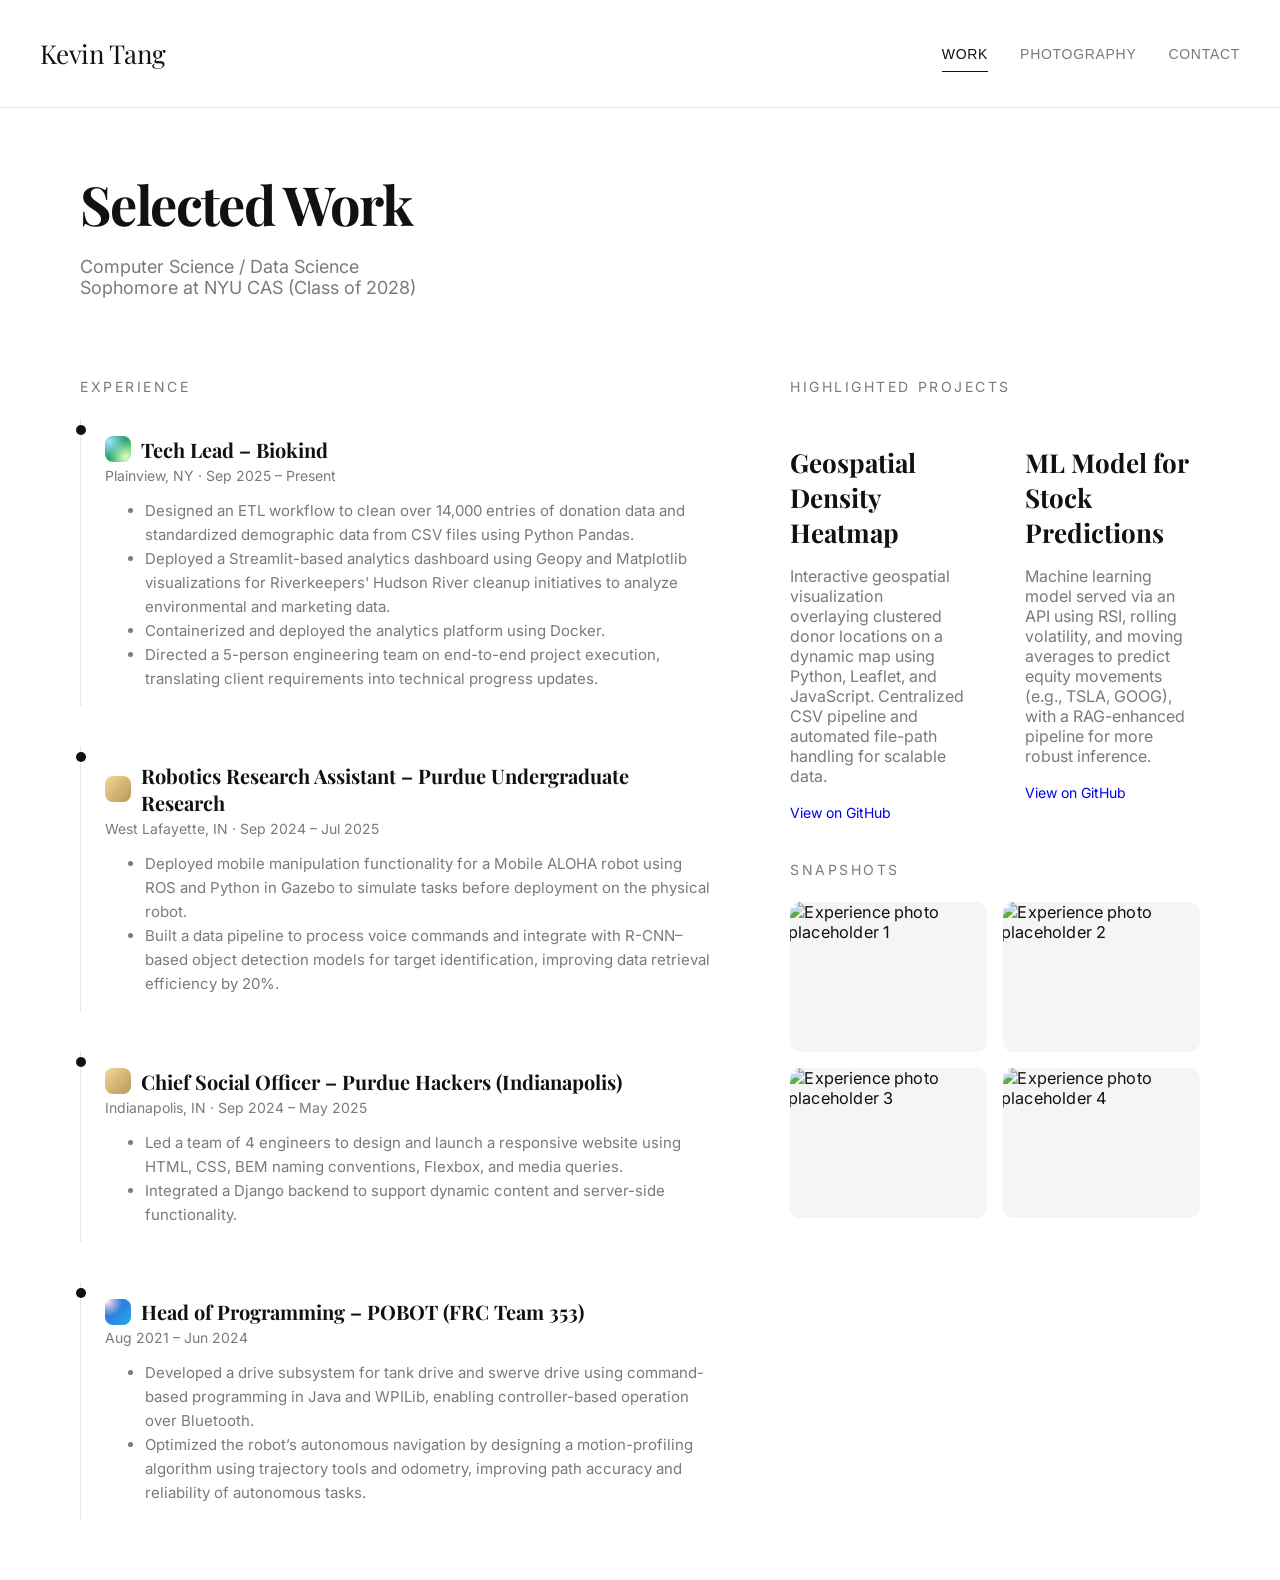
==== index.html @ feed08f1 "made some changes" ====
<!doctype html>
<html lang="en">
<head>
<meta charset="UTF-8" />
<meta name="viewport" content="width=device-width, initial-scale=1" />
<title>Kevin Tang</title>

<link rel="preconnect" href="https://fonts.googleapis.com">
<link href="https://fonts.googleapis.com/css2?family=Inter:wght@400;500&family=Playfair+Display:wght@500;600&display=swap" rel="stylesheet">

<link rel="stylesheet" href="./styles.css" />
</head>

<body>

<header class="site-header">
  <div class="site-container header-inner">
    <button class="site-logo" id="siteLogo">Kevin Tang</button>

    <nav class="site-nav">
      <button class="nav-link is-active" data-tab="projects">Work</button>
      <button class="nav-link" data-tab="gallery">Photography</button>
      <button class="nav-link" data-tab="contact">Contact</button>
    </nav>
  </div>
</header>

<main>

<section id="projects" class="tab-panel is-active">
  <div class="site-container">
    <div class="intro">
      <h1>Selected Work</h1>
      <p>Computer Science / Data Science</p>
      <p>Sophomore at NYU CAS (Class of 2028)</p>
    </div>

    <div class="work-layout">
      <div>
        <div class="work-section-title">Experience</div>
        <div class="experience-list">
          <article class="experience-item">
            <header class="experience-header">
              <h2 class="experience-role">
                <span class="experience-logo experience-logo--biokind" aria-hidden="true"></span>
                <span>Tech Lead – Biokind</span>
              </h2>
            </header>
            <div class="experience-meta">Plainview, NY · Sep 2025 – Present</div>
            <div class="experience-desc">
              <ul>
                <li>Designed an ETL workflow to clean over 14,000 entries of donation data and standardized demographic data from CSV files using Python Pandas.</li>
                <li>Deployed a Streamlit-based analytics dashboard using Geopy and Matplotlib visualizations for Riverkeepers' Hudson River cleanup initiatives to analyze environmental and marketing data.</li>
                <li>Containerized and deployed the analytics platform using Docker.</li>
                <li>Directed a 5-person engineering team on end-to-end project execution, translating client requirements into technical progress updates.</li>
              </ul>
            </div>
          </article>

          <article class="experience-item">
            <header class="experience-header">
              <h2 class="experience-role">
                <span class="experience-logo experience-logo--purdue" aria-hidden="true"></span>
                <span>Robotics Research Assistant – Purdue Undergraduate Research</span>
              </h2>
            </header>
            <div class="experience-meta">West Lafayette, IN · Sep 2024 – Jul 2025</div>
            <div class="experience-desc">
              <ul>
                <li>Deployed mobile manipulation functionality for a Mobile ALOHA robot using ROS and Python in Gazebo to simulate tasks before deployment on the physical robot.</li>
                <li>Built a data pipeline to process voice commands and integrate with R-CNN–based object detection models for target identification, improving data retrieval efficiency by 20%.</li>
              </ul>
            </div>
          </article>

          <article class="experience-item">
            <header class="experience-header">
              <h2 class="experience-role">
                <span class="experience-logo experience-logo--purdue" aria-hidden="true"></span>
                <span>Chief Social Officer – Purdue Hackers (Indianapolis)</span>
              </h2>
            </header>
            <div class="experience-meta">Indianapolis, IN · Sep 2024 – May 2025</div>
            <div class="experience-desc">
              <ul>
                <li>Led a team of 4 engineers to design and launch a responsive website using HTML, CSS, BEM naming conventions, Flexbox, and media queries.</li>
                <li>Integrated a Django backend to support dynamic content and server-side functionality.</li>
              </ul>
            </div>
          </article>

          <article class="experience-item">
            <header class="experience-header">
              <h2 class="experience-role">
                <span class="experience-logo experience-logo--pobot" aria-hidden="true"></span>
                <span>Head of Programming – POBOT (FRC Team 353)</span>
              </h2>
            </header>
            <div class="experience-meta">Aug 2021 – Jun 2024</div>
            <div class="experience-desc">
              <ul>
                <li>Developed a drive subsystem for tank drive and swerve drive using command-based programming in Java and WPILib, enabling controller-based operation over Bluetooth.</li>
                <li>Optimized the robot’s autonomous navigation by designing a motion-profiling algorithm using trajectory tools and odometry, improving path accuracy and reliability of autonomous tasks.</li>
              </ul>
            </div>
          </article>
        </div>
      </div>

      <aside class="work-sidebar">
        <div>
          <div class="work-section-title">Highlighted Projects</div>
          <div id="projectGrid" class="project-grid"></div>
        </div>

        <div>
            <div class="work-section-title">Snapshots</div>
          <div class="work-photos">
            <div class="work-photo">
              <img src="images/image7.JPG" alt="Experience photo placeholder 1">
            </div>
            <div class="work-photo">
              <img src="images/image8.JPG" alt="Experience photo placeholder 2">
            </div>
            <div class="work-photo">
              <img src="images/image9.JPG" alt="Experience photo placeholder 3">
            </div>
            <div class="work-photo">
              <img src="images/image10.JPG" alt="Experience photo placeholder 4">
            </div>
          </div>
        </div>
      </aside>
    </div>
    
  </div>
</section>

<section id="gallery" class="tab-panel">
  <div class="site-container wide">

    <div class="intro intro-with-controls">
      <div>
        <h1>Photography</h1>
        <p>Personal visual archive.</p>
      </div>
      <div class="gallery-mode-switch">
        <label for="galleryModeSelect">View</label>
        <select id="galleryModeSelect">
          <option value="slideshow">Gallery</option>
          <option value="grid">Grid</option>
        </select>
      </div>
    </div>

    <div class="gallery-wrapper">

      <!-- Slideshow / gallery mode -->
      <div class="gallery-view gallery-view--slideshow is-active" id="gallerySlideshowView">
        <div class="gallery-stage">
          <img id="galleryImage" class="gallery-image" />
          <div class="gallery-overlay">
            <div class="gallery-meta">
              <div id="galleryTitle" class="gallery-title"></div>
              <div id="galleryCaption" class="gallery-caption"></div>
            </div>
          </div>

          <div class="gallery-nav gallery-prev" id="galleryPrev">&#8592;</div>
          <div class="gallery-nav gallery-next" id="galleryNext">&#8594;</div>
        </div>

        <div class="gallery-blog">
          <button id="toggleBlog" class="blog-toggle">Read Notes</button>
          <div id="galleryBlogText" class="blog-text"></div>
        </div>
      </div>

      <!-- Grid mode -->
      <div class="gallery-view gallery-view--grid" id="galleryGridView">
        <div id="galleryGrid" class="photo-grid"></div>

        <div id="photoDetail" class="photo-detail">
          <button id="photoDetailClose" class="photo-detail__close">&larr; Back to grid</button>
          <div class="photo-detail__content">
            <div class="photo-detail__image-wrapper">
              <img id="photoDetailImage" class="photo-detail__image" />
            </div>
            <div class="photo-detail__meta">
              <h2 id="photoDetailTitle" class="photo-detail__title"></h2>
              <p id="photoDetailCaption" class="photo-detail__caption"></p>
              <div class="photo-detail__notes">
                <h3>Notes</h3>
                <p id="photoDetailNotes"></p>
              </div>
            </div>
          </div>
        </div>
      </div>

    </div>

  </div>
</section>

<section id="contact" class="tab-panel">
  <div class="site-container narrow">
    <div class="intro">
      <h1>Contact</h1>
    </div>

    <div class="contact-links">
      <a class="contact-icon" href="mailto:tk032606@gmail.com" aria-label="Email">
        <span class="contact-icon__circle">
          <svg viewBox="0 0 24 24" aria-hidden="true">
            <path d="M4 5h16a1 1 0 0 1 1 1v12a1 1 0 0 1-1 1H4a1 1 0 0 1-1-1V6a1 1 0 0 1 1-1zm0 2v.2l8 4.8 8-4.8V7l-8 4.8L4 7z"/>
          </svg>
        </span>
        <span class="contact-icon__label">Email</span>
      </a>
      <a class="contact-icon" href="https://github.com/kevit03" target="_blank" rel="noreferrer" aria-label="GitHub">
        <span class="contact-icon__circle">
          <svg viewBox="0 0 24 24" aria-hidden="true">
            <path d="M12 .5C5.73.5.5 5.73.5 12.02c0 5.1 3.3 9.43 7.88 10.96.58.11.8-.25.8-.56 0-.28-.01-1.02-.02-2-3.21.7-3.89-1.55-3.89-1.55-.53-1.35-1.29-1.71-1.29-1.71-1.06-.73.08-.71.08-.71 1.17.08 1.79 1.2 1.79 1.2 1.04 1.79 2.73 1.27 3.4.97.11-.76.41-1.27.75-1.56-2.56-.29-5.26-1.29-5.26-5.73 0-1.27.45-2.31 1.19-3.12-.12-.29-.52-1.46.11-3.04 0 0 .97-.31 3.18 1.19a11 11 0 0 1 5.79 0c2.2-1.5 3.17-1.19 3.17-1.19.63 1.58.23 2.75.11 3.04.74.81 1.18 1.85 1.18 3.12 0 4.45-2.7 5.44-5.28 5.72.42.37.8 1.1.8 2.22 0 1.6-.02 2.88-.02 3.27 0 .31.21.68.81.56A10.53 10.53 0 0 0 23.5 12C23.5 5.73 18.27.5 12 .5z"/>
          </svg>
        </span>
        <span class="contact-icon__label">GitHub</span>
      </a>
      <a class="contact-icon" href="https://www.linkedin.com/in/kevin-tang1/" target="_blank" rel="noreferrer" aria-label="LinkedIn">
        <span class="contact-icon__circle">
          <svg viewBox="0 0 24 24" aria-hidden="true">
            <path d="M4.98 3.5a2.5 2.5 0 1 1 0 5.001 2.5 2.5 0 0 1 0-5zM3 9h3.96v12H3zM10 9h3.8v1.64h.05c.53-1 1.84-2.05 3.79-2.05 4.05 0 4.8 2.66 4.8 6.11V21H18.5v-5.34c0-1.27-.02-2.9-1.77-2.9-1.78 0-2.06 1.39-2.06 2.81V21H10z"/>
          </svg>
        </span>
        <span class="contact-icon__label">LinkedIn</span>
      </a>
    </div>
  </div>
</section>

</main>

<script src="./app.js" defer></script>

<script>
function activateTab(tabId) {
  const navButtons = document.querySelectorAll(".nav-link");
  const panels = document.querySelectorAll(".tab-panel");

  navButtons.forEach(btn => {
    btn.classList.toggle("is-active", btn.dataset.tab === tabId);
  });

  panels.forEach(panel => {
    panel.classList.toggle("is-active", panel.id === tabId);
  });
}

document.querySelectorAll(".nav-link").forEach(btn => {
  btn.addEventListener("click", () => {
    activateTab(btn.dataset.tab);
  });
});

const logoButton = document.getElementById("siteLogo");
if (logoButton) {
  logoButton.addEventListener("click", () => {
    activateTab("projects");
    window.scrollTo({ top: 0, behavior: "smooth" });
  });
}
</script>

</body>
</html>
---- styles.css ----
:root{
  --text:#111;
  --muted:#7a7a7a;
  --border:#e6e6e6;
}

*{ box-sizing:border-box; }

body{
  margin:0;
  font-family:Inter, sans-serif;
  color:var(--text);
  background:#ffffff;
}

.site-container{
  max-width:1200px;
  margin:0 auto;
  padding:60px 40px;
}

.site-container.wide{
  max-width:1400px;
}

.site-container.narrow{
  max-width:720px;
}

.site-header{
  border-bottom:1px solid var(--border);
}

.header-inner{
  display:flex;
  justify-content:space-between;
  align-items:center;
  padding:32px 40px;
  max-width:1400px;
  margin:0 auto;
}

.site-logo{
  font-family:"Playfair Display", serif;
  font-size:26px;
  letter-spacing:-0.02em;
  background:none;
  border:none;
  padding:4px 0;
  cursor:pointer;
  position:relative;
  color:var(--text);
}

.site-logo::after{
  content:"";
  position:absolute;
  left:0;
  bottom:-6px;
  width:0;
  height:1px;
  background:var(--text);
  transition:width 0.4s cubic-bezier(.16,.8,.24,1);
}

.site-logo:hover::after{
  width:100%;
}

.site-nav{
  display:flex;
  gap:32px;
}

.nav-link{
  background:none;
  border:none;
  font-size:14px;
  letter-spacing:0.05em;
  text-transform:uppercase;
  cursor:pointer;
  position:relative;
  padding:4px 0;
  color:var(--muted);
}

.nav-link::after{
  content:"";
  position:absolute;
  bottom:-6px;
  left:0;
  width:0;
  height:1px;
  background:var(--text);
  transition:width 0.3s ease;
}

.nav-link:hover::after,
.nav-link.is-active::after{
  width:100%;
}

.nav-link.is-active{
  color:var(--text);
}

.tab-panel{ display:none; }
.tab-panel.is-active{ display:block; }

.intro{
  margin-bottom:80px;
}

.intro-with-controls{
  display:flex;
  justify-content:space-between;
  align-items:flex-end;
  gap:32px;
  flex-wrap:wrap;
}

.intro h1{
  font-family:"Playfair Display", serif;
  font-size:54px;
  margin:0 0 16px;
  letter-spacing:-0.03em;
}

.intro p{
  color:var(--muted);
  font-size:18px;
  margin:0;
}

.project-grid{
  display:grid;
  grid-template-columns:repeat(2, 1fr);
  gap:80px 60px;
}

.project{
  transition:transform .3s ease, opacity .3s ease;
}

.project:hover{
  transform:translateY(-4px);
}

.project__title{
  font-family:"Playfair Display", serif;
  font-size:26px;
  margin-bottom:12px;
}

.project__desc{
  color:var(--muted);
  margin-bottom:18px;
}

.project__links{
  font-size:14px;
  display:flex;
  gap:24px;
}

.project__links a{
  text-decoration:none;
  position:relative;
}

.project__links a::after{
  content:"";
  position:absolute;
  bottom:-4px;
  left:0;
  width:0;
  height:1px;
  background:var(--text);
  transition:width .3s ease;
}

.project__links a:hover::after{
  width:100%;
}

/* Work / projects page layout extensions */
.work-layout{
  display:grid;
  grid-template-columns:2fr 1.3fr;
  gap:80px;
}

.work-section-title{
  font-size:14px;
  letter-spacing:0.18em;
  text-transform:uppercase;
  color:var(--muted);
  margin-bottom:24px;
}

.experience-list{
  display:flex;
  flex-direction:column;
  gap:40px;
}

.experience-item{
  border-left:1px solid var(--border);
  padding-left:24px;
  position:relative;
  animation:fadeUp 0.7s ease both;
}

.experience-item::before{
  content:"";
  position:absolute;
  left:-5px;
  top:6px;
  width:10px;
  height:10px;
  border-radius:50%;
  background:#111;
}

.experience-role{
  font-family:"Playfair Display", serif;
  font-size:20px;
  margin-bottom:4px;
  display:flex;
  align-items:center;
  gap:10px;
}

.experience-header{
  display:flex;
  align-items:center;
  justify-content:space-between;
  gap:12px;
}

.experience-logo{
  width:26px;
  height:26px;
  border-radius:8px;
  background:#f5f5f5;
  display:inline-block;
  position:relative;
  overflow:hidden;
}

.experience-logo::before{
  content:"";
  position:absolute;
  inset:0;
  opacity:0.9;
}

.experience-logo--biokind::before{
  background:radial-gradient(circle at 15% 20%, #9be7ff, transparent 55%),
             radial-gradient(circle at 80% 80%, #e1ffb5, transparent 55%),
             linear-gradient(135deg, #0f766e, #22c55e);
}

.experience-logo--purdue::before{
  background:linear-gradient(135deg, #f4d58d, #b38b45);
}

.experience-logo--pobot::before{
  background:radial-gradient(circle at 10% 10%, #fee2e2, transparent 45%),
             linear-gradient(135deg, #1d4ed8, #0ea5e9);
}

.experience-logo:hover{
  transform:translateY(-1px);
  transition:transform 0.25s ease;
}

.experience-meta{
  font-size:14px;
  color:var(--muted);
  margin-bottom:10px;
}

.experience-desc{
  font-size:15px;
  color:var(--muted);
  line-height:1.6;
}

.work-sidebar{
  display:flex;
  flex-direction:column;
  gap:40px;
}

.work-photos{
  display:grid;
  grid-template-columns:repeat(2, minmax(0, 1fr));
  gap:16px;
}

.work-photo{
  position:relative;
  overflow:hidden;
  border-radius:10px;
  background:#f5f5f5;
  height:150px;
}

.work-photo img{
  width:100%;
  height:100%;
  object-fit:cover;
  transform:scale(1.02);
  transition:transform 1.8s cubic-bezier(.16,.8,.24,1), filter 0.8s ease;
}

.work-photo:hover img{
  transform:scale(1.06);
  filter:grayscale(0.08);
}

.projects-links-list{
  display:flex;
  flex-direction:column;
  gap:10px;
  font-size:15px;
}

.projects-links-list a{
  text-decoration:none;
  position:relative;
}

.projects-links-list a::after{
  content:"";
  position:absolute;
  left:0;
  bottom:-3px;
  width:0;
  height:1px;
  background:var(--text);
  transition:width 0.3s ease;
}

.projects-links-list a:hover::after{
  width:100%;
}

.gallery-wrapper{
  position:relative;
  max-width:1100px;
  margin:0 auto;
}

.gallery-view{
  display:none;
  animation:fadeIn 0.5s ease both;
}

.gallery-view.is-active{
  display:block;
}

.gallery-mode-switch{
  display:flex;
  align-items:center;
  gap:12px;
  font-size:13px;
  letter-spacing:0.14em;
  text-transform:uppercase;
  color:var(--muted);
}

.gallery-mode-switch select{
  border-radius:999px;
  border:1px solid var(--border);
  padding:6px 16px;
  font-size:12px;
  letter-spacing:0.16em;
  text-transform:uppercase;
  background:white;
  cursor:pointer;
}

.gallery-stage{
  position:relative;
  overflow:hidden;
  max-width: 800px;
  height: 520px; 
  margin:0 auto;
  aspect-ratio: 4 / 3;
  background:#f5f5f5;
  display:flex;
  align-items:center;
  justify-content:center;
}

.gallery-image{
  position:absolute;
  width:100%;
  height:100%;
  object-fit:cover;
  opacity:0;
  transition:opacity 0.8s ease;
  z-index: 20;
}

.gallery-image.is-visible{
  opacity:1;
}

.gallery-stage:hover .gallery-image{
  transform:scale(1.05);
  transition:transform 2s cubic-bezier(.16,.8,.24,1);
}

.gallery-overlay{
  position:absolute;
  bottom:40px;
  left:40px;
  color:white;
  pointer-events:none;
  opacity:1;
  z-index:30;
}

.gallery-title{
  font-family:"Playfair Display", serif;
  font-size:28px;
  margin-bottom:6px;
  color:white;
  text-shadow:0 4px 18px rgba(0,0,0,0.5);
}

.gallery-caption{
  font-size:15px;
  letter-spacing:0.05em;
  opacity:0.8;
  color:white;
}

.gallery-nav{
  position:absolute;
  top:50%;
  font-size:42px;
  cursor:pointer;
  color:white;
  z-index:100;
  user-select:none;
  padding:20px;
  opacity:0;
  transform:translateY(-50%) scale(0.95);
  transition:opacity 0.4s ease, transform 0.6s cubic-bezier(.16,.8,.24,1);
  text-shadow:0 4px 18px rgba(0,0,0,0.5);
}

.gallery-stage:hover .gallery-nav{
  opacity:0.85;
  transform:translateY(-50%) scale(1);
}

.gallery-prev { left:20px; }
.gallery-next { right:20px; }

.gallery-blog{
  margin-top:40px;
  text-align:center;
}

.blog-toggle{
  background:none;
  border:none;
  font-size:14px;
  letter-spacing:0.1em;
  text-transform:uppercase;
  cursor:pointer;
}

.blog-text{
  max-width:720px;
  margin:20px auto 0;
  line-height:1.6;
  color:var(--muted);
  opacity:0;
  max-height:0;
  overflow:hidden;
  transition:opacity 0.6s ease, max-height 0.6s ease;
}

.blog-text.is-open{
  opacity:1;
  max-height:500px;
}

/* Grid mode for photography */
.photo-grid{
  display:grid;
  grid-template-columns:repeat(3, minmax(0, 1fr));
  gap:24px;
  margin-top:10px;
}

.photo-tile{
  position:relative;
  overflow:hidden;
  border-radius:10px;
  background:#f5f5f5;
  cursor:pointer;
  transform:translateY(10px);
  opacity:0;
  animation:fadeUp 0.5s ease forwards;
}

.photo-tile:nth-child(1){ animation-delay:0.03s; }
.photo-tile:nth-child(2){ animation-delay:0.06s; }
.photo-tile:nth-child(3){ animation-delay:0.09s; }
.photo-tile:nth-child(4){ animation-delay:0.12s; }
.photo-tile:nth-child(5){ animation-delay:0.15s; }

.photo-tile img{
  width:100%;
  height:100%;
  object-fit:cover;
  transition:transform 1.6s cubic-bezier(.16,.8,.24,1), filter 0.7s ease;
}

.photo-tile:hover img{
  transform:scale(1.08);
  filter:grayscale(0.12);
}

.photo-tile-overlay{
  position:absolute;
  inset:0;
  background:linear-gradient(to top, rgba(0,0,0,0.55), rgba(0,0,0,0.1));
  display:flex;
  align-items:flex-end;
  padding:16px;
  color:white;
  opacity:0;
  transition:opacity 0.4s ease;
}

.photo-tile:hover .photo-tile-overlay{
  opacity:1;
}

.photo-tile-title{
  font-size:14px;
  font-weight:500;
}

.photo-tile-caption{
  font-size:12px;
  opacity:0.8;
}

.photo-detail{
  margin-top:48px;
  border-radius:16px;
  border:1px solid var(--border);
  padding:28px;
  display:none;
  animation:fadeIn 0.45s ease both;
}

.photo-detail.is-open{
  display:block;
}

.photo-detail__close{
  background:none;
  border:none;
  font-size:12px;
  letter-spacing:0.16em;
  text-transform:uppercase;
  cursor:pointer;
  margin-bottom:20px;
  color:var(--muted);
}

.photo-detail__content{
  display:grid;
  grid-template-columns:minmax(0, 1.4fr) minmax(0, 1fr);
  gap:32px;
  align-items:flex-start;
}

.photo-detail__image-wrapper{
  border-radius:14px;
  overflow:hidden;
  background:#f5f5f5;
}

.photo-detail__image{
  width:100%;
  display:block;
  object-fit:cover;
}

.photo-detail__title{
  font-family:"Playfair Display", serif;
  font-size:26px;
  margin:0 0 6px;
}

.photo-detail__caption{
  font-size:14px;
  color:var(--muted);
  margin:0 0 18px;
}

.photo-detail__notes h3{
  font-size:13px;
  letter-spacing:0.18em;
  text-transform:uppercase;
  color:var(--muted);
  margin:0 0 10px;
}

.photo-detail__notes p{
  margin:0;
  font-size:15px;
  line-height:1.7;
}

/* Contact icons */
.contact-links{
  display:flex;
  gap:28px;
  align-items:center;
}

.contact-icon{
  display:flex;
  align-items:center;
  gap:10px;
  text-decoration:none;
  color:inherit;
}

.contact-icon__circle{
  width:40px;
  height:40px;
  border-radius:999px;
  border:1px solid var(--border);
  display:flex;
  align-items:center;
  justify-content:center;
  background:white;
  transition:transform 0.3s ease, box-shadow 0.3s ease, border-color 0.3s ease;
}

.contact-icon__circle svg{
  width:20px;
  height:20px;
  fill:currentColor;
}

.contact-icon__label{
  font-size:14px;
}

.contact-icon:hover .contact-icon__circle{
  transform:translateY(-2px);
  box-shadow:0 10px 25px rgba(0,0,0,0.06);
  border-color:#111;
}

/* Simple animations */
@keyframes fadeIn{
  from{ opacity:0; transform:translateY(6px); }
  to{ opacity:1; transform:translateY(0); }
}

@keyframes fadeUp{
  from{ opacity:0; transform:translateY(14px); }
  to{ opacity:1; transform:translateY(0); }
}

@media (max-width:900px){
  .project-grid{
    grid-template-columns:1fr;
    gap:60px;
  }

  .work-layout{
    grid-template-columns:1fr;
    gap:56px;
  }

  .photo-grid{
    grid-template-columns:repeat(2, minmax(0, 1fr));
  }

  .photo-detail__content{
    grid-template-columns:1fr;
  }

  .contact-links{
    flex-direction:column;
    align-items:flex-start;
  }

  .intro h1{
    font-size:40px;
  }
}
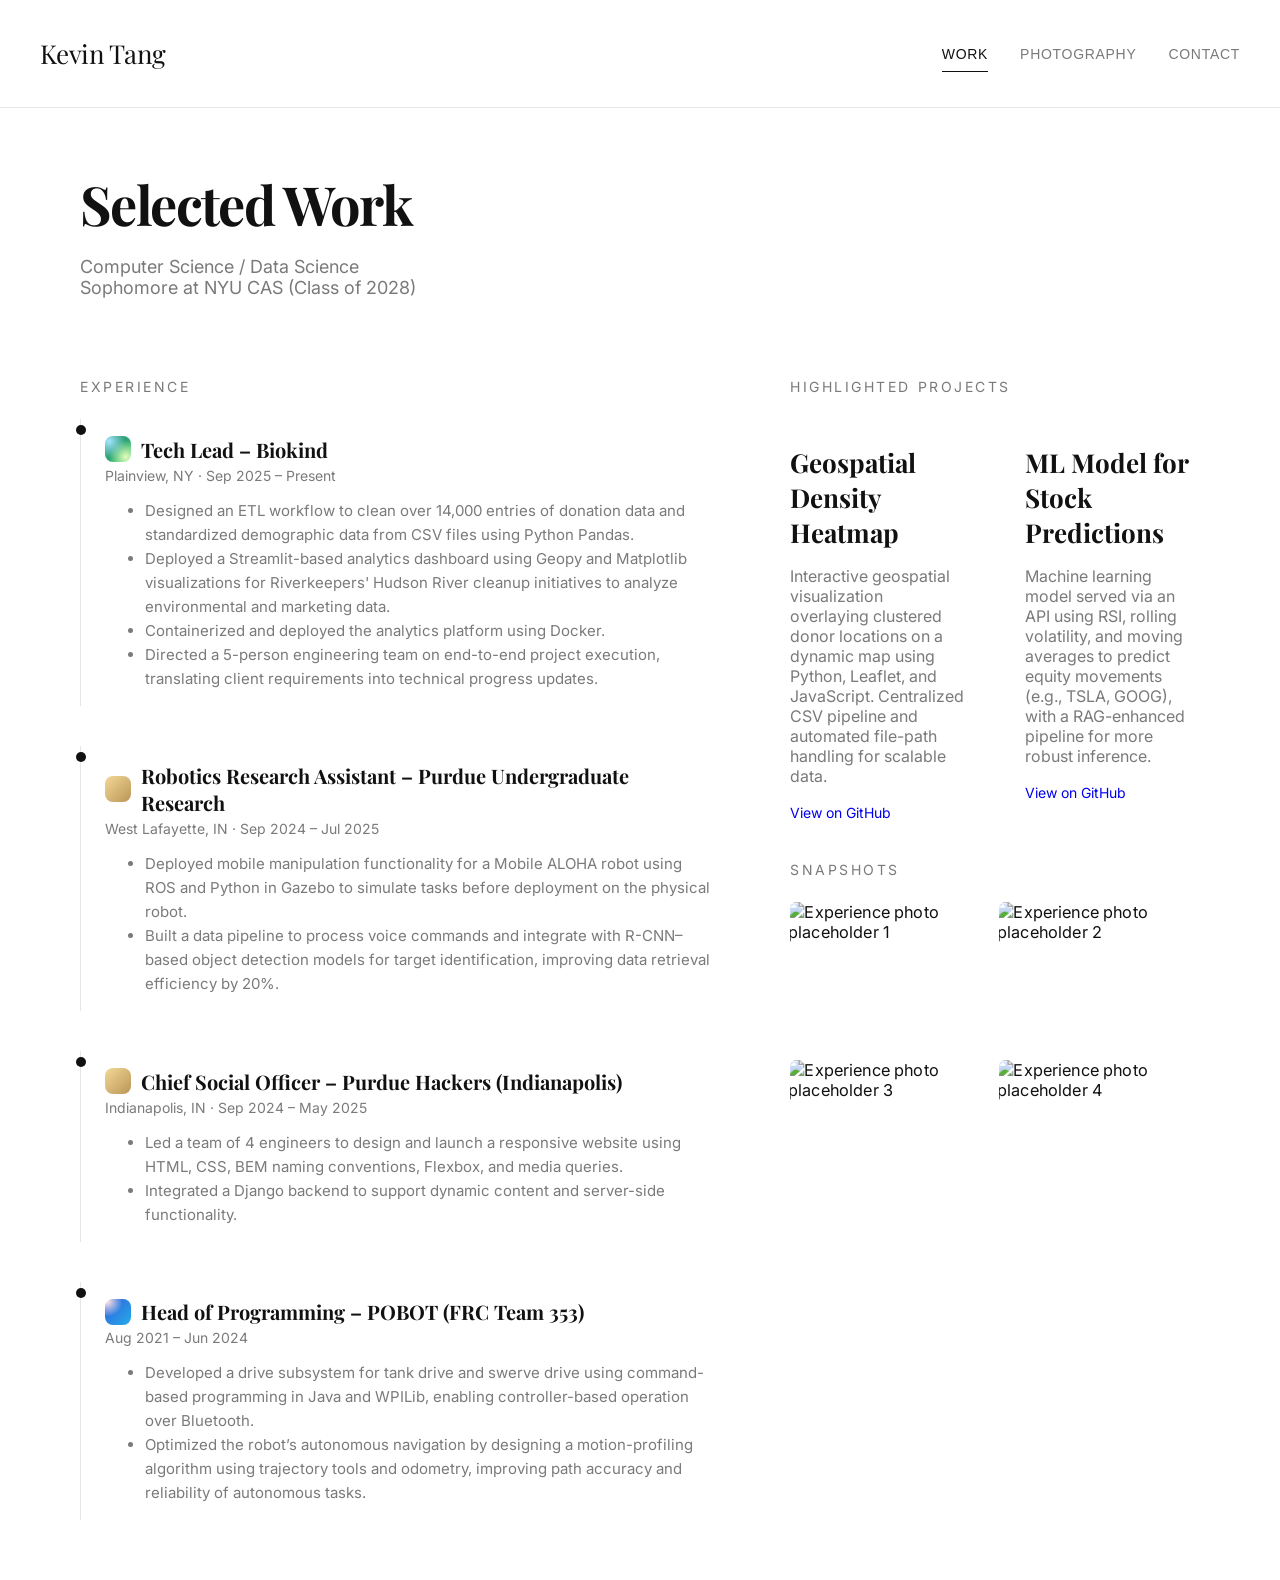
==== commit 9394bd66: "e" ====
--- a/index.html
+++ b/index.html
@@ -264,7 +264,7 @@
 
 const logoButton = document.getElementById("siteLogo");
 if (logoButton) {
-  logoButton.addEventListener("click", () => {
+  logoButton.addEvIentListener("click", () => {
     activateTab("projects");
     window.scrollTo({ top: 0, behavior: "smooth" });
   });
--- a/styles.css
+++ b/styles.css
@@ -296,14 +296,14 @@
 .work-photos{
   display:grid;
   grid-template-columns:repeat(2, minmax(0, 1fr));
-  gap:16px;
+  gap:8px;
 }
 
 .work-photo{
   position:relative;
   overflow:hidden;
-  border-radius:10px;
-  background:#f5f5f5;
+  border-radius:6px;
+  background:transparent;
   height:150px;
 }
 
@@ -497,15 +497,16 @@
 .photo-grid{
   display:grid;
   grid-template-columns:repeat(3, minmax(0, 1fr));
-  gap:24px;
+  gap:12px;
   margin-top:10px;
 }
 
 .photo-tile{
   position:relative;
   overflow:hidden;
-  border-radius:10px;
-  background:#f5f5f5;
+  border-radius:6px;
+  background:transparent;
+  aspect-ratio: 4 / 3;
   cursor:pointer;
   transform:translateY(10px);
   opacity:0;
@@ -558,8 +559,8 @@
 
 .photo-detail{
   margin-top:48px;
-  border-radius:16px;
-  border:1px solid var(--border);
+  border-radius:12px;
+  border: none;
   padding:28px;
   display:none;
   animation:fadeIn 0.45s ease both;
@@ -588,7 +589,7 @@
 }
 
 .photo-detail__image-wrapper{
-  border-radius:14px;
+  border-radius:8px;
   overflow:hidden;
   background:#f5f5f5;
 }
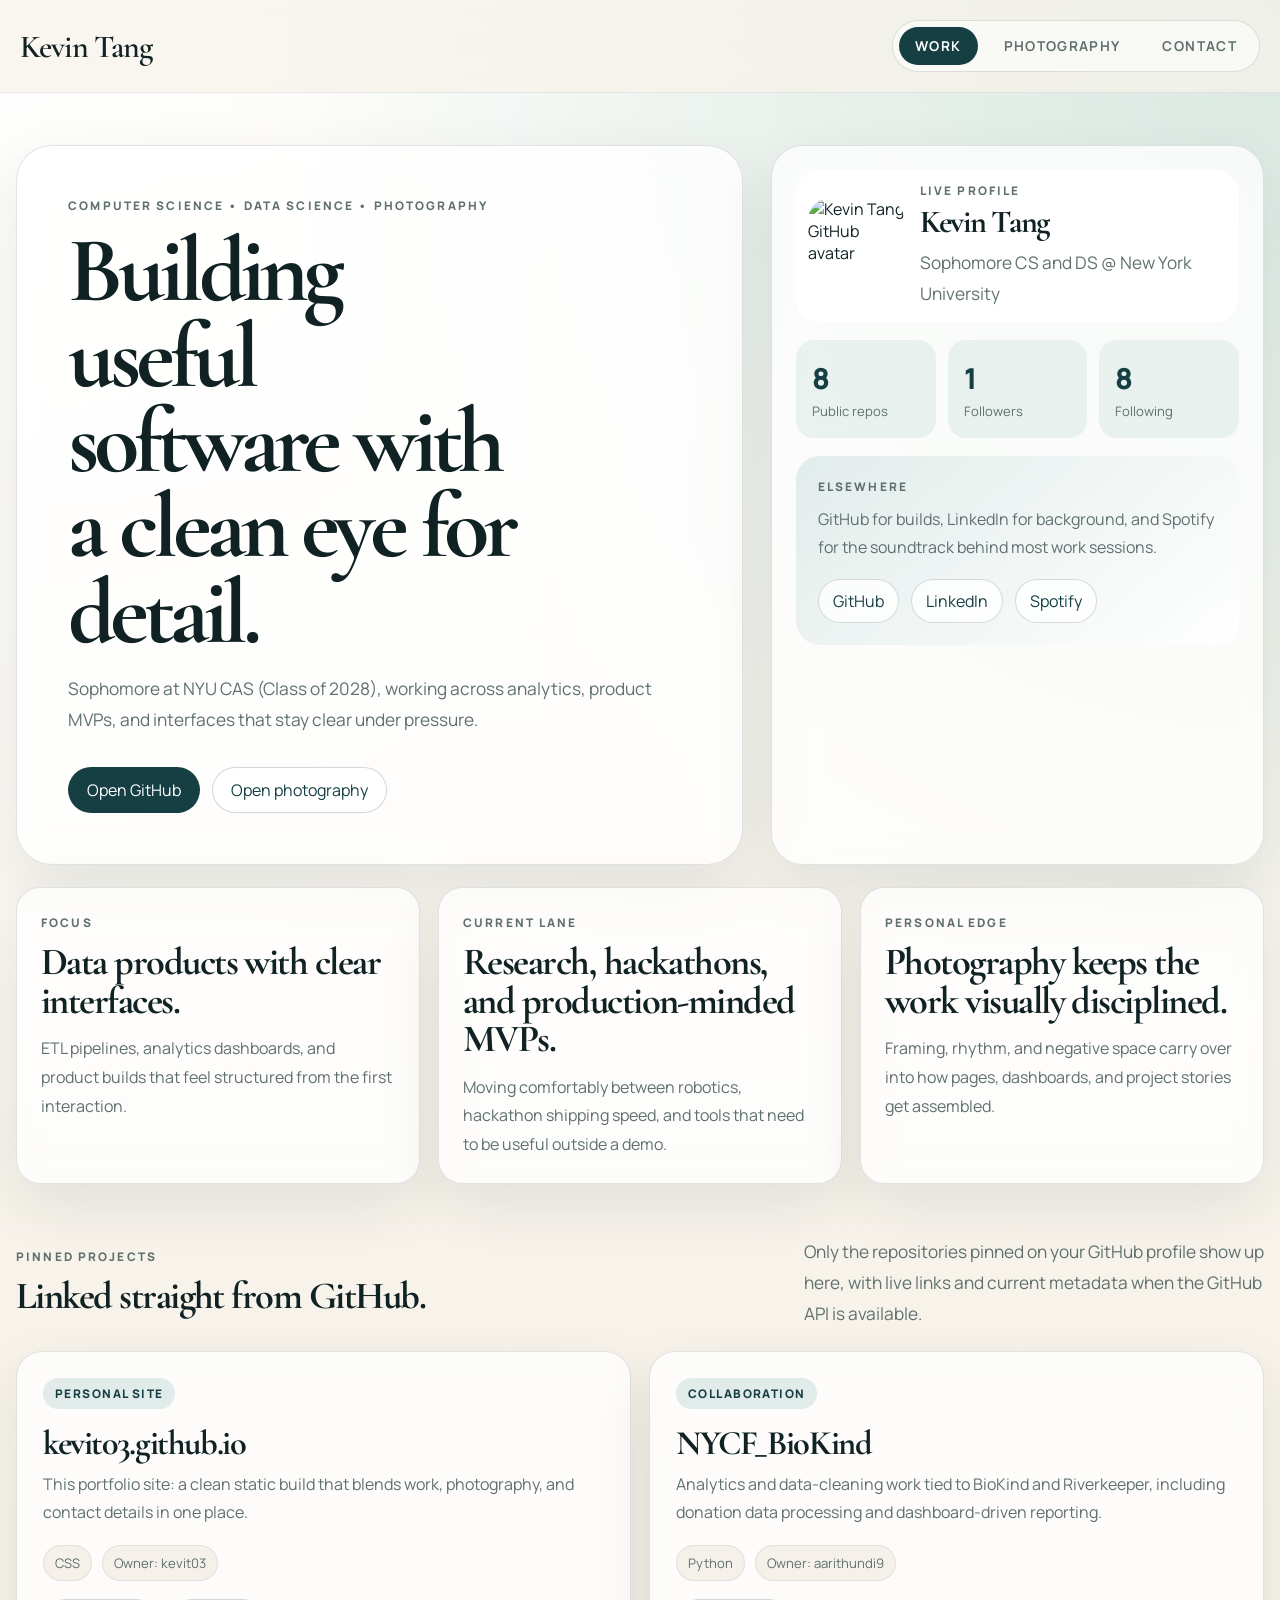
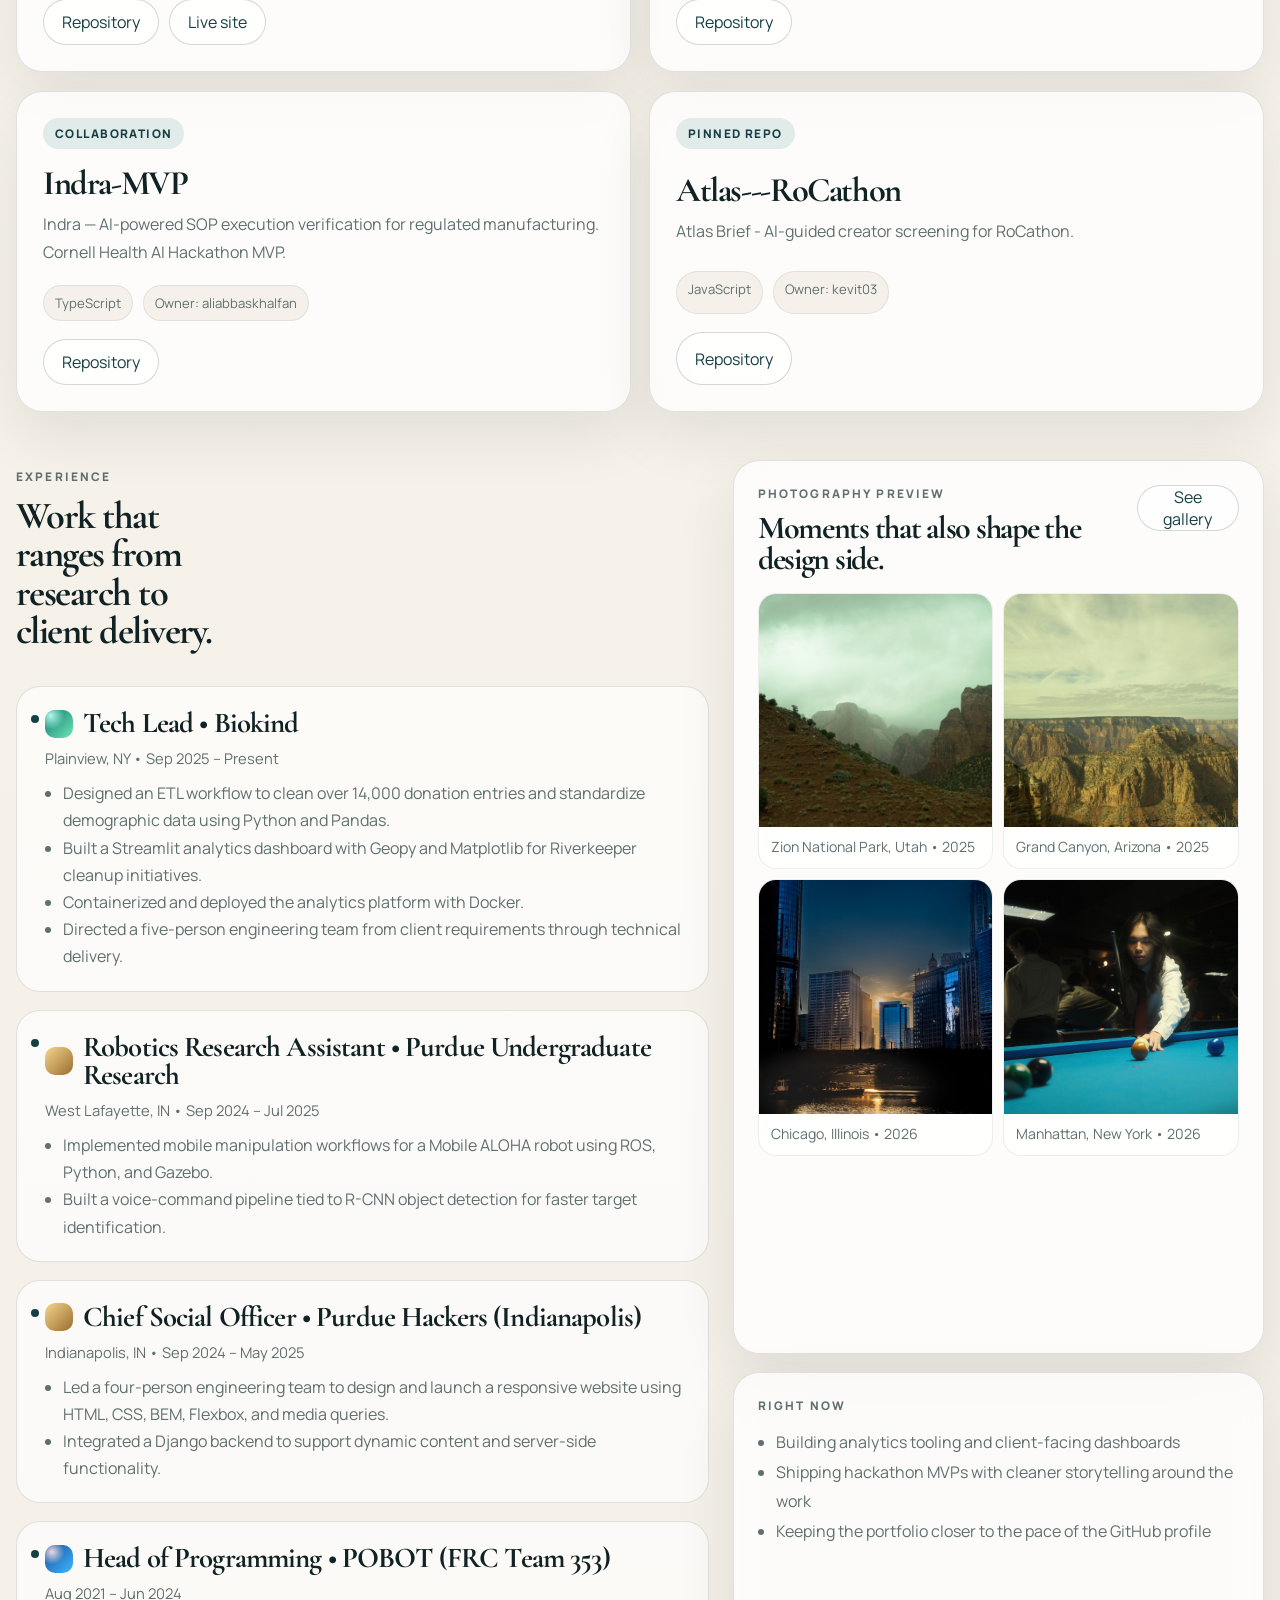
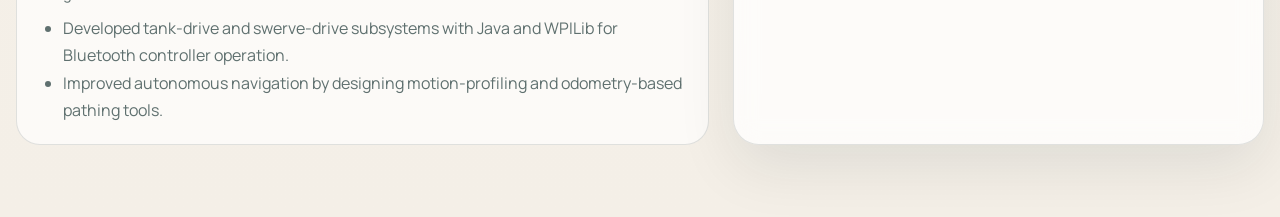
==== commit 033a097d: "we" ====
--- a/index.html
+++ b/index.html
@@ -3,273 +3,365 @@
 <head>
 <meta charset="UTF-8" />
 <meta name="viewport" content="width=device-width, initial-scale=1" />
+<meta
+  name="description"
+  content="Kevin Tang is a computer science and data science student at NYU building analytical products, hackathon MVPs, and a photography-forward portfolio."
+/>
 <title>Kevin Tang</title>
 
-<link rel="preconnect" href="https://fonts.googleapis.com">
-<link href="https://fonts.googleapis.com/css2?family=Inter:wght@400;500&family=Playfair+Display:wght@500;600&display=swap" rel="stylesheet">
+<link rel="preconnect" href="https://fonts.googleapis.com" />
+<link rel="preconnect" href="https://fonts.gstatic.com" crossorigin />
+<link
+  href="https://fonts.googleapis.com/css2?family=Cormorant+Garamond:wght@500;600;700&family=Manrope:wght@400;500;600;700;800&display=swap"
+  rel="stylesheet"
+/>
 
 <link rel="stylesheet" href="./styles.css" />
 </head>
 
 <body>
-
 <header class="site-header">
   <div class="site-container header-inner">
-    <button class="site-logo" id="siteLogo">Kevin Tang</button>
-
-    <nav class="site-nav">
-      <button class="nav-link is-active" data-tab="projects">Work</button>
-      <button class="nav-link" data-tab="gallery">Photography</button>
-      <button class="nav-link" data-tab="contact">Contact</button>
+    <button class="site-logo" id="siteLogo" type="button">Kevin Tang</button>
+
+    <nav class="site-nav" aria-label="Primary">
+      <button class="nav-link is-active" type="button" data-tab="projects">Work</button>
+      <button class="nav-link" type="button" data-tab="gallery">Photography</button>
+      <button class="nav-link" type="button" data-tab="contact">Contact</button>
     </nav>
   </div>
 </header>
 
 <main>
-
-<section id="projects" class="tab-panel is-active">
-  <div class="site-container">
-    <div class="intro">
-      <h1>Selected Work</h1>
-      <p>Computer Science / Data Science</p>
-      <p>Sophomore at NYU CAS (Class of 2028)</p>
-    </div>
-
-    <div class="work-layout">
-      <div>
-        <div class="work-section-title">Experience</div>
-        <div class="experience-list">
-          <article class="experience-item">
-            <header class="experience-header">
-              <h2 class="experience-role">
-                <span class="experience-logo experience-logo--biokind" aria-hidden="true"></span>
-                <span>Tech Lead – Biokind</span>
-              </h2>
-            </header>
-            <div class="experience-meta">Plainview, NY · Sep 2025 – Present</div>
-            <div class="experience-desc">
-              <ul>
-                <li>Designed an ETL workflow to clean over 14,000 entries of donation data and standardized demographic data from CSV files using Python Pandas.</li>
-                <li>Deployed a Streamlit-based analytics dashboard using Geopy and Matplotlib visualizations for Riverkeepers' Hudson River cleanup initiatives to analyze environmental and marketing data.</li>
-                <li>Containerized and deployed the analytics platform using Docker.</li>
-                <li>Directed a 5-person engineering team on end-to-end project execution, translating client requirements into technical progress updates.</li>
+  <section id="projects" class="tab-panel is-active">
+    <div class="site-container wide">
+      <div class="hero-shell">
+        <div class="hero-copy">
+          <p class="eyebrow">Computer Science • Data Science • Photography</p>
+          <h1>Building useful software with a clean eye for detail.</h1>
+          <p class="hero-lede">
+            Sophomore at NYU CAS (Class of 2028), working across analytics, product MVPs,
+            and interfaces that stay clear under pressure.
+          </p>
+
+          <div class="hero-actions">
+            <a
+              class="button button--primary"
+              href="https://github.com/kevit03"
+              target="_blank"
+              rel="noreferrer"
+            >
+              Open GitHub
+            </a>
+            <button class="button button--secondary" type="button" data-open-tab="gallery">
+              Open photography
+            </button>
+          </div>
+        </div>
+
+        <aside class="profile-panel">
+          <div class="profile-card">
+            <img
+              id="profileAvatar"
+              class="profile-card__avatar"
+              src="https://avatars.githubusercontent.com/u/74779238?v=4"
+              alt="Kevin Tang GitHub avatar"
+            />
+
+            <div class="profile-card__body">
+              <p class="profile-card__label">Live profile</p>
+              <h2 class="profile-card__name" id="profileName">Kevin Tang</h2>
+              <p class="profile-card__bio" id="profileBio">
+                Sophomore CS and DS @ New York University
+              </p>
+            </div>
+          </div>
+
+          <div class="profile-stats">
+            <div class="stat-card">
+              <span class="stat-card__value" id="profileRepos">8</span>
+              <span class="stat-card__label">Public repos</span>
+            </div>
+            <div class="stat-card">
+              <span class="stat-card__value" id="profileFollowers">1</span>
+              <span class="stat-card__label">Followers</span>
+            </div>
+            <div class="stat-card">
+              <span class="stat-card__value" id="profileFollowing">8</span>
+              <span class="stat-card__label">Following</span>
+            </div>
+          </div>
+
+          <div class="presence-card">
+            <div>
+              <p class="presence-card__label">Elsewhere</p>
+              <p class="presence-card__text">
+                GitHub for builds, LinkedIn for background, and Spotify for the soundtrack
+                behind most work sessions.
+              </p>
+            </div>
+
+            <div class="presence-card__links">
+              <a href="https://github.com/kevit03" target="_blank" rel="noreferrer">GitHub</a>
+              <a href="https://www.linkedin.com/in/kevin-tang1/" target="_blank" rel="noreferrer">LinkedIn</a>
+              <a
+                href="https://open.spotify.com/user/u0d2nlrisa61fou3uoeslyi27?si=41f4f7a479f74d80"
+                target="_blank"
+                rel="noreferrer"
+              >
+                Spotify
+              </a>
+            </div>
+          </div>
+        </aside>
+      </div>
+
+      <div class="overview-grid">
+        <article class="overview-card">
+          <p class="overview-card__eyebrow">Focus</p>
+          <h2>Data products with clear interfaces.</h2>
+          <p>
+            ETL pipelines, analytics dashboards, and product builds that feel structured from
+            the first interaction.
+          </p>
+        </article>
+
+        <article class="overview-card">
+          <p class="overview-card__eyebrow">Current lane</p>
+          <h2>Research, hackathons, and production-minded MVPs.</h2>
+          <p>
+            Moving comfortably between robotics, hackathon shipping speed, and tools that
+            need to be useful outside a demo.
+          </p>
+        </article>
+
+        <article class="overview-card">
+          <p class="overview-card__eyebrow">Personal edge</p>
+          <h2>Photography keeps the work visually disciplined.</h2>
+          <p>
+            Framing, rhythm, and negative space carry over into how pages, dashboards, and
+            project stories get assembled.
+          </p>
+        </article>
+      </div>
+
+      <div class="section-heading">
+        <div>
+          <p class="eyebrow">Pinned Projects</p>
+          <h2>Linked straight from GitHub.</h2>
+        </div>
+        <p class="section-copy">
+          Only the repositories pinned on your GitHub profile show up here, with live links
+          and current metadata when the GitHub API is available.
+        </p>
+      </div>
+
+      <div id="projectGrid" class="project-grid" aria-live="polite"></div>
+
+      <div class="work-layout">
+        <section>
+          <div class="section-heading section-heading--compact">
+            <div>
+              <p class="eyebrow">Experience</p>
+              <h2>Work that ranges from research to client delivery.</h2>
+            </div>
+          </div>
+
+          <div class="experience-list">
+            <article class="experience-item">
+              <header class="experience-header">
+                <h3 class="experience-role">
+                  <span class="experience-logo experience-logo--biokind" aria-hidden="true"></span>
+                  <span>Tech Lead • Biokind</span>
+                </h3>
+              </header>
+              <p class="experience-meta">Plainview, NY • Sep 2025 – Present</p>
+              <ul class="experience-desc">
+                <li>Designed an ETL workflow to clean over 14,000 donation entries and standardize demographic data using Python and Pandas.</li>
+                <li>Built a Streamlit analytics dashboard with Geopy and Matplotlib for Riverkeeper cleanup initiatives.</li>
+                <li>Containerized and deployed the analytics platform with Docker.</li>
+                <li>Directed a five-person engineering team from client requirements through technical delivery.</li>
               </ul>
-            </div>
-          </article>
-
-          <article class="experience-item">
-            <header class="experience-header">
-              <h2 class="experience-role">
-                <span class="experience-logo experience-logo--purdue" aria-hidden="true"></span>
-                <span>Robotics Research Assistant – Purdue Undergraduate Research</span>
-              </h2>
-            </header>
-            <div class="experience-meta">West Lafayette, IN · Sep 2024 – Jul 2025</div>
-            <div class="experience-desc">
-              <ul>
-                <li>Deployed mobile manipulation functionality for a Mobile ALOHA robot using ROS and Python in Gazebo to simulate tasks before deployment on the physical robot.</li>
-                <li>Built a data pipeline to process voice commands and integrate with R-CNN–based object detection models for target identification, improving data retrieval efficiency by 20%.</li>
+            </article>
+
+            <article class="experience-item">
+              <header class="experience-header">
+                <h3 class="experience-role">
+                  <span class="experience-logo experience-logo--purdue" aria-hidden="true"></span>
+                  <span>Robotics Research Assistant • Purdue Undergraduate Research</span>
+                </h3>
+              </header>
+              <p class="experience-meta">West Lafayette, IN • Sep 2024 – Jul 2025</p>
+              <ul class="experience-desc">
+                <li>Implemented mobile manipulation workflows for a Mobile ALOHA robot using ROS, Python, and Gazebo.</li>
+                <li>Built a voice-command pipeline tied to R-CNN object detection for faster target identification.</li>
               </ul>
-            </div>
-          </article>
-
-          <article class="experience-item">
-            <header class="experience-header">
-              <h2 class="experience-role">
-                <span class="experience-logo experience-logo--purdue" aria-hidden="true"></span>
-                <span>Chief Social Officer – Purdue Hackers (Indianapolis)</span>
-              </h2>
-            </header>
-            <div class="experience-meta">Indianapolis, IN · Sep 2024 – May 2025</div>
-            <div class="experience-desc">
-              <ul>
-                <li>Led a team of 4 engineers to design and launch a responsive website using HTML, CSS, BEM naming conventions, Flexbox, and media queries.</li>
+            </article>
+
+            <article class="experience-item">
+              <header class="experience-header">
+                <h3 class="experience-role">
+                  <span class="experience-logo experience-logo--purdue" aria-hidden="true"></span>
+                  <span>Chief Social Officer • Purdue Hackers (Indianapolis)</span>
+                </h3>
+              </header>
+              <p class="experience-meta">Indianapolis, IN • Sep 2024 – May 2025</p>
+              <ul class="experience-desc">
+                <li>Led a four-person engineering team to design and launch a responsive website using HTML, CSS, BEM, Flexbox, and media queries.</li>
                 <li>Integrated a Django backend to support dynamic content and server-side functionality.</li>
               </ul>
-            </div>
+            </article>
+
+            <article class="experience-item">
+              <header class="experience-header">
+                <h3 class="experience-role">
+                  <span class="experience-logo experience-logo--pobot" aria-hidden="true"></span>
+                  <span>Head of Programming • POBOT (FRC Team 353)</span>
+                </h3>
+              </header>
+              <p class="experience-meta">Aug 2021 – Jun 2024</p>
+              <ul class="experience-desc">
+                <li>Developed tank-drive and swerve-drive subsystems with Java and WPILib for Bluetooth controller operation.</li>
+                <li>Improved autonomous navigation by designing motion-profiling and odometry-based pathing tools.</li>
+              </ul>
+            </article>
+          </div>
+        </section>
+
+        <aside class="work-sidebar">
+          <article class="preview-card">
+            <div class="preview-card__header">
+              <div>
+                <p class="eyebrow">Photography Preview</p>
+                <h3>Moments that also shape the design side.</h3>
+              </div>
+              <button class="text-link" type="button" data-open-tab="gallery">See gallery</button>
+            </div>
+
+            <div id="workPhotoGrid" class="work-photos"></div>
           </article>
 
-          <article class="experience-item">
-            <header class="experience-header">
-              <h2 class="experience-role">
-                <span class="experience-logo experience-logo--pobot" aria-hidden="true"></span>
-                <span>Head of Programming – POBOT (FRC Team 353)</span>
-              </h2>
-            </header>
-            <div class="experience-meta">Aug 2021 – Jun 2024</div>
-            <div class="experience-desc">
-              <ul>
-                <li>Developed a drive subsystem for tank drive and swerve drive using command-based programming in Java and WPILib, enabling controller-based operation over Bluetooth.</li>
-                <li>Optimized the robot’s autonomous navigation by designing a motion-profiling algorithm using trajectory tools and odometry, improving path accuracy and reliability of autonomous tasks.</li>
-              </ul>
-            </div>
+          <article class="notes-card">
+            <p class="eyebrow">Right now</p>
+            <ul class="notes-list">
+              <li>Building analytics tooling and client-facing dashboards</li>
+              <li>Shipping hackathon MVPs with cleaner storytelling around the work</li>
+              <li>Keeping the portfolio closer to the pace of the GitHub profile</li>
+            </ul>
           </article>
-        </div>
-      </div>
-
-      <aside class="work-sidebar">
+        </aside>
+      </div>
+    </div>
+  </section>
+
+  <section id="gallery" class="tab-panel">
+    <div class="site-container wide">
+      <div class="section-heading">
         <div>
-          <div class="work-section-title">Highlighted Projects</div>
-          <div id="projectGrid" class="project-grid"></div>
-        </div>
-
-        <div>
-            <div class="work-section-title">Snapshots</div>
-          <div class="work-photos">
-            <div class="work-photo">
-              <img src="images/image7.JPG" alt="Experience photo placeholder 1">
-            </div>
-            <div class="work-photo">
-              <img src="images/image8.JPG" alt="Experience photo placeholder 2">
-            </div>
-            <div class="work-photo">
-              <img src="images/image9.JPG" alt="Experience photo placeholder 3">
-            </div>
-            <div class="work-photo">
-              <img src="images/image10.JPG" alt="Experience photo placeholder 4">
-            </div>
-          </div>
-        </div>
-      </aside>
+          <p class="eyebrow">Photography</p>
+          <h1>Visual notes from trips, city nights, and the in-between.</h1>
+        </div>
+        <p class="section-copy">
+          The gallery is built as a mosaic so the images can breathe a little more. Each
+          frame now has a title, caption, and description, and the site uses optimized image
+          sizes to keep it smooth.
+        </p>
+      </div>
+
+      <div class="gallery-shell">
+        <article class="gallery-spotlight">
+          <div class="gallery-spotlight__media">
+            <img id="galleryImage" class="gallery-image" alt="" />
+          </div>
+
+          <div class="gallery-spotlight__meta">
+            <div class="gallery-meta-line">
+              <span id="galleryLocation">Chicago, IL</span>
+              <span class="gallery-meta-line__dot" aria-hidden="true"></span>
+              <span id="galleryCamera">Fujifilm 100VI</span>
+            </div>
+
+            <h2 id="galleryTitle" class="gallery-title"></h2>
+            <p id="galleryCaption" class="gallery-caption"></p>
+            <p id="galleryDescription" class="gallery-description"></p>
+
+            <div class="gallery-controls">
+              <button id="galleryPrev" class="button button--secondary" type="button">
+                Previous
+              </button>
+              <button id="galleryNext" class="button button--secondary" type="button">
+                Next
+              </button>
+            </div>
+          </div>
+        </article>
+
+        <div id="galleryGrid" class="mosaic-grid" aria-label="Photography mosaic"></div>
+      </div>
     </div>
-    
-  </div>
-</section>
-
-<section id="gallery" class="tab-panel">
-  <div class="site-container wide">
-
-    <div class="intro intro-with-controls">
-      <div>
-        <h1>Photography</h1>
-        <p>Personal visual archive.</p>
-      </div>
-      <div class="gallery-mode-switch">
-        <label for="galleryModeSelect">View</label>
-        <select id="galleryModeSelect">
-          <option value="slideshow">Gallery</option>
-          <option value="grid">Grid</option>
-        </select>
+  </section>
+
+  <section id="contact" class="tab-panel">
+    <div class="site-container wide">
+      <div class="contact-shell">
+        <div class="contact-intro">
+          <p class="eyebrow">Contact</p>
+          <h1>Let’s make something thoughtful.</h1>
+          <p class="contact-intro__copy">
+            For internships, collaboration, or just a quick hello, email is still the best
+            route. The rest of the links are here if you want the fuller picture.
+          </p>
+
+          <a class="button button--primary" href="mailto:tk032606@gmail.com">Email Kevin</a>
+        </div>
+
+        <div class="contact-grid">
+          <a class="contact-card" href="mailto:tk032606@gmail.com">
+            <span class="contact-card__icon" aria-hidden="true">@</span>
+            <div>
+              <p class="contact-card__title">Email</p>
+              <p class="contact-card__desc">Best for direct project conversations, internships, and quick check-ins.</p>
+              <p class="contact-card__meta">tk032606@gmail.com</p>
+            </div>
+          </a>
+
+          <a class="contact-card" href="https://github.com/kevit03" target="_blank" rel="noreferrer">
+            <span class="contact-card__icon" aria-hidden="true">GH</span>
+            <div>
+              <p class="contact-card__title">GitHub</p>
+              <p class="contact-card__desc">Pinned projects, source code, and the portfolio repository itself.</p>
+              <p class="contact-card__meta">github.com/kevit03</p>
+            </div>
+          </a>
+
+          <a class="contact-card" href="https://www.linkedin.com/in/kevin-tang1/" target="_blank" rel="noreferrer">
+            <span class="contact-card__icon" aria-hidden="true">in</span>
+            <div>
+              <p class="contact-card__title">LinkedIn</p>
+              <p class="contact-card__desc">Background, experience timeline, and the professional side of the story.</p>
+              <p class="contact-card__meta">linkedin.com/in/kevin-tang1</p>
+            </div>
+          </a>
+
+          <a
+            class="contact-card contact-card--spotify"
+            href="https://open.spotify.com/user/u0d2nlrisa61fou3uoeslyi27?si=41f4f7a479f74d80"
+            target="_blank"
+            rel="noreferrer"
+          >
+            <span class="contact-card__icon" aria-hidden="true">SP</span>
+            <div>
+              <p class="contact-card__title">Spotify</p>
+              <p class="contact-card__desc">A more personal signal: the profile behind most late-night edits, coding sessions, and photo sorting.</p>
+              <p class="contact-card__meta">Open profile</p>
+            </div>
+          </a>
+        </div>
       </div>
     </div>
-
-    <div class="gallery-wrapper">
-
-      <!-- Slideshow / gallery mode -->
-      <div class="gallery-view gallery-view--slideshow is-active" id="gallerySlideshowView">
-        <div class="gallery-stage">
-          <img id="galleryImage" class="gallery-image" />
-          <div class="gallery-overlay">
-            <div class="gallery-meta">
-              <div id="galleryTitle" class="gallery-title"></div>
-              <div id="galleryCaption" class="gallery-caption"></div>
-            </div>
-          </div>
-
-          <div class="gallery-nav gallery-prev" id="galleryPrev">&#8592;</div>
-          <div class="gallery-nav gallery-next" id="galleryNext">&#8594;</div>
-        </div>
-
-        <div class="gallery-blog">
-          <button id="toggleBlog" class="blog-toggle">Read Notes</button>
-          <div id="galleryBlogText" class="blog-text"></div>
-        </div>
-      </div>
-
-      <!-- Grid mode -->
-      <div class="gallery-view gallery-view--grid" id="galleryGridView">
-        <div id="galleryGrid" class="photo-grid"></div>
-
-        <div id="photoDetail" class="photo-detail">
-          <button id="photoDetailClose" class="photo-detail__close">&larr; Back to grid</button>
-          <div class="photo-detail__content">
-            <div class="photo-detail__image-wrapper">
-              <img id="photoDetailImage" class="photo-detail__image" />
-            </div>
-            <div class="photo-detail__meta">
-              <h2 id="photoDetailTitle" class="photo-detail__title"></h2>
-              <p id="photoDetailCaption" class="photo-detail__caption"></p>
-              <div class="photo-detail__notes">
-                <h3>Notes</h3>
-                <p id="photoDetailNotes"></p>
-              </div>
-            </div>
-          </div>
-        </div>
-      </div>
-
-    </div>
-
-  </div>
-</section>
-
-<section id="contact" class="tab-panel">
-  <div class="site-container narrow">
-    <div class="intro">
-      <h1>Contact</h1>
-    </div>
-
-    <div class="contact-links">
-      <a class="contact-icon" href="mailto:tk032606@gmail.com" aria-label="Email">
-        <span class="contact-icon__circle">
-          <svg viewBox="0 0 24 24" aria-hidden="true">
-            <path d="M4 5h16a1 1 0 0 1 1 1v12a1 1 0 0 1-1 1H4a1 1 0 0 1-1-1V6a1 1 0 0 1 1-1zm0 2v.2l8 4.8 8-4.8V7l-8 4.8L4 7z"/>
-          </svg>
-        </span>
-        <span class="contact-icon__label">Email</span>
-      </a>
-      <a class="contact-icon" href="https://github.com/kevit03" target="_blank" rel="noreferrer" aria-label="GitHub">
-        <span class="contact-icon__circle">
-          <svg viewBox="0 0 24 24" aria-hidden="true">
-            <path d="M12 .5C5.73.5.5 5.73.5 12.02c0 5.1 3.3 9.43 7.88 10.96.58.11.8-.25.8-.56 0-.28-.01-1.02-.02-2-3.21.7-3.89-1.55-3.89-1.55-.53-1.35-1.29-1.71-1.29-1.71-1.06-.73.08-.71.08-.71 1.17.08 1.79 1.2 1.79 1.2 1.04 1.79 2.73 1.27 3.4.97.11-.76.41-1.27.75-1.56-2.56-.29-5.26-1.29-5.26-5.73 0-1.27.45-2.31 1.19-3.12-.12-.29-.52-1.46.11-3.04 0 0 .97-.31 3.18 1.19a11 11 0 0 1 5.79 0c2.2-1.5 3.17-1.19 3.17-1.19.63 1.58.23 2.75.11 3.04.74.81 1.18 1.85 1.18 3.12 0 4.45-2.7 5.44-5.28 5.72.42.37.8 1.1.8 2.22 0 1.6-.02 2.88-.02 3.27 0 .31.21.68.81.56A10.53 10.53 0 0 0 23.5 12C23.5 5.73 18.27.5 12 .5z"/>
-          </svg>
-        </span>
-        <span class="contact-icon__label">GitHub</span>
-      </a>
-      <a class="contact-icon" href="https://www.linkedin.com/in/kevin-tang1/" target="_blank" rel="noreferrer" aria-label="LinkedIn">
-        <span class="contact-icon__circle">
-          <svg viewBox="0 0 24 24" aria-hidden="true">
-            <path d="M4.98 3.5a2.5 2.5 0 1 1 0 5.001 2.5 2.5 0 0 1 0-5zM3 9h3.96v12H3zM10 9h3.8v1.64h.05c.53-1 1.84-2.05 3.79-2.05 4.05 0 4.8 2.66 4.8 6.11V21H18.5v-5.34c0-1.27-.02-2.9-1.77-2.9-1.78 0-2.06 1.39-2.06 2.81V21H10z"/>
-          </svg>
-        </span>
-        <span class="contact-icon__label">LinkedIn</span>
-      </a>
-    </div>
-  </div>
-</section>
-
+  </section>
 </main>
 
 <script src="./app.js" defer></script>
-
-<script>
-function activateTab(tabId) {
-  const navButtons = document.querySelectorAll(".nav-link");
-  const panels = document.querySelectorAll(".tab-panel");
-
-  navButtons.forEach(btn => {
-    btn.classList.toggle("is-active", btn.dataset.tab === tabId);
-  });
-
-  panels.forEach(panel => {
-    panel.classList.toggle("is-active", panel.id === tabId);
-  });
-}
-
-document.querySelectorAll(".nav-link").forEach(btn => {
-  btn.addEventListener("click", () => {
-    activateTab(btn.dataset.tab);
-  });
-});
-
-const logoButton = document.getElementById("siteLogo");
-if (logoButton) {
-  logoButton.addEvIentListener("click", () => {
-    activateTab("projects");
-    window.scrollTo({ top: 0, behavior: "smooth" });
-  });
-}
-</script>
-
 </body>
-</html>+</html>
--- a/styles.css
+++ b/styles.css
@@ -1,710 +1,932 @@
-:root{
-  --text:#111;
-  --muted:#7a7a7a;
-  --border:#e6e6e6;
-}
-
-*{ box-sizing:border-box; }
-
-body{
-  margin:0;
-  font-family:Inter, sans-serif;
-  color:var(--text);
-  background:#ffffff;
-}
-
-.site-container{
-  max-width:1200px;
-  margin:0 auto;
-  padding:60px 40px;
-}
-
-.site-container.wide{
-  max-width:1400px;
-}
-
-.site-container.narrow{
-  max-width:720px;
-}
-
-.site-header{
-  border-bottom:1px solid var(--border);
-}
-
-.header-inner{
-  display:flex;
-  justify-content:space-between;
-  align-items:center;
-  padding:32px 40px;
-  max-width:1400px;
-  margin:0 auto;
-}
-
-.site-logo{
-  font-family:"Playfair Display", serif;
-  font-size:26px;
-  letter-spacing:-0.02em;
-  background:none;
-  border:none;
-  padding:4px 0;
-  cursor:pointer;
-  position:relative;
-  color:var(--text);
-}
-
-.site-logo::after{
-  content:"";
-  position:absolute;
-  left:0;
-  bottom:-6px;
-  width:0;
-  height:1px;
-  background:var(--text);
-  transition:width 0.4s cubic-bezier(.16,.8,.24,1);
-}
-
-.site-logo:hover::after{
-  width:100%;
-}
-
-.site-nav{
-  display:flex;
-  gap:32px;
-}
-
-.nav-link{
-  background:none;
-  border:none;
-  font-size:14px;
-  letter-spacing:0.05em;
-  text-transform:uppercase;
-  cursor:pointer;
-  position:relative;
-  padding:4px 0;
-  color:var(--muted);
-}
-
-.nav-link::after{
-  content:"";
-  position:absolute;
-  bottom:-6px;
-  left:0;
-  width:0;
-  height:1px;
-  background:var(--text);
-  transition:width 0.3s ease;
-}
-
-.nav-link:hover::after,
-.nav-link.is-active::after{
-  width:100%;
-}
-
-.nav-link.is-active{
-  color:var(--text);
-}
-
-.tab-panel{ display:none; }
-.tab-panel.is-active{ display:block; }
-
-.intro{
-  margin-bottom:80px;
-}
-
-.intro-with-controls{
-  display:flex;
-  justify-content:space-between;
-  align-items:flex-end;
-  gap:32px;
-  flex-wrap:wrap;
-}
-
-.intro h1{
-  font-family:"Playfair Display", serif;
-  font-size:54px;
-  margin:0 0 16px;
-  letter-spacing:-0.03em;
-}
-
-.intro p{
-  color:var(--muted);
-  font-size:18px;
-  margin:0;
-}
-
-.project-grid{
-  display:grid;
-  grid-template-columns:repeat(2, 1fr);
-  gap:80px 60px;
-}
-
-.project{
-  transition:transform .3s ease, opacity .3s ease;
-}
-
-.project:hover{
-  transform:translateY(-4px);
-}
-
-.project__title{
-  font-family:"Playfair Display", serif;
-  font-size:26px;
-  margin-bottom:12px;
-}
-
-.project__desc{
-  color:var(--muted);
-  margin-bottom:18px;
-}
-
-.project__links{
-  font-size:14px;
-  display:flex;
-  gap:24px;
-}
-
-.project__links a{
-  text-decoration:none;
-  position:relative;
-}
-
-.project__links a::after{
-  content:"";
-  position:absolute;
-  bottom:-4px;
-  left:0;
-  width:0;
-  height:1px;
-  background:var(--text);
-  transition:width .3s ease;
-}
-
-.project__links a:hover::after{
-  width:100%;
-}
-
-/* Work / projects page layout extensions */
-.work-layout{
-  display:grid;
-  grid-template-columns:2fr 1.3fr;
-  gap:80px;
-}
-
-.work-section-title{
-  font-size:14px;
-  letter-spacing:0.18em;
-  text-transform:uppercase;
-  color:var(--muted);
-  margin-bottom:24px;
-}
-
-.experience-list{
-  display:flex;
-  flex-direction:column;
-  gap:40px;
-}
-
-.experience-item{
-  border-left:1px solid var(--border);
-  padding-left:24px;
-  position:relative;
-  animation:fadeUp 0.7s ease both;
-}
-
-.experience-item::before{
-  content:"";
-  position:absolute;
-  left:-5px;
-  top:6px;
-  width:10px;
-  height:10px;
-  border-radius:50%;
-  background:#111;
-}
-
-.experience-role{
-  font-family:"Playfair Display", serif;
-  font-size:20px;
-  margin-bottom:4px;
-  display:flex;
-  align-items:center;
-  gap:10px;
-}
-
-.experience-header{
-  display:flex;
-  align-items:center;
-  justify-content:space-between;
-  gap:12px;
-}
-
-.experience-logo{
-  width:26px;
-  height:26px;
-  border-radius:8px;
-  background:#f5f5f5;
-  display:inline-block;
-  position:relative;
-  overflow:hidden;
-}
-
-.experience-logo::before{
-  content:"";
-  position:absolute;
-  inset:0;
-  opacity:0.9;
-}
-
-.experience-logo--biokind::before{
-  background:radial-gradient(circle at 15% 20%, #9be7ff, transparent 55%),
-             radial-gradient(circle at 80% 80%, #e1ffb5, transparent 55%),
-             linear-gradient(135deg, #0f766e, #22c55e);
-}
-
-.experience-logo--purdue::before{
-  background:linear-gradient(135deg, #f4d58d, #b38b45);
-}
-
-.experience-logo--pobot::before{
-  background:radial-gradient(circle at 10% 10%, #fee2e2, transparent 45%),
-             linear-gradient(135deg, #1d4ed8, #0ea5e9);
-}
-
-.experience-logo:hover{
-  transform:translateY(-1px);
-  transition:transform 0.25s ease;
-}
-
-.experience-meta{
-  font-size:14px;
-  color:var(--muted);
-  margin-bottom:10px;
-}
-
-.experience-desc{
-  font-size:15px;
-  color:var(--muted);
-  line-height:1.6;
-}
-
-.work-sidebar{
-  display:flex;
-  flex-direction:column;
-  gap:40px;
-}
-
-.work-photos{
-  display:grid;
-  grid-template-columns:repeat(2, minmax(0, 1fr));
-  gap:8px;
-}
-
-.work-photo{
-  position:relative;
-  overflow:hidden;
-  border-radius:6px;
-  background:transparent;
-  height:150px;
-}
-
-.work-photo img{
-  width:100%;
-  height:100%;
-  object-fit:cover;
-  transform:scale(1.02);
-  transition:transform 1.8s cubic-bezier(.16,.8,.24,1), filter 0.8s ease;
-}
-
-.work-photo:hover img{
-  transform:scale(1.06);
-  filter:grayscale(0.08);
-}
-
-.projects-links-list{
-  display:flex;
-  flex-direction:column;
-  gap:10px;
-  font-size:15px;
-}
-
-.projects-links-list a{
-  text-decoration:none;
-  position:relative;
-}
-
-.projects-links-list a::after{
-  content:"";
-  position:absolute;
-  left:0;
-  bottom:-3px;
-  width:0;
-  height:1px;
-  background:var(--text);
-  transition:width 0.3s ease;
-}
-
-.projects-links-list a:hover::after{
-  width:100%;
-}
-
-.gallery-wrapper{
-  position:relative;
-  max-width:1100px;
-  margin:0 auto;
-}
-
-.gallery-view{
-  display:none;
-  animation:fadeIn 0.5s ease both;
-}
-
-.gallery-view.is-active{
-  display:block;
-}
-
-.gallery-mode-switch{
-  display:flex;
-  align-items:center;
-  gap:12px;
-  font-size:13px;
-  letter-spacing:0.14em;
-  text-transform:uppercase;
-  color:var(--muted);
-}
-
-.gallery-mode-switch select{
-  border-radius:999px;
-  border:1px solid var(--border);
-  padding:6px 16px;
-  font-size:12px;
-  letter-spacing:0.16em;
-  text-transform:uppercase;
-  background:white;
-  cursor:pointer;
-}
-
-.gallery-stage{
-  position:relative;
-  overflow:hidden;
-  max-width: 800px;
-  height: 520px; 
-  margin:0 auto;
-  aspect-ratio: 4 / 3;
-  background:#f5f5f5;
-  display:flex;
-  align-items:center;
-  justify-content:center;
-}
-
-.gallery-image{
-  position:absolute;
-  width:100%;
-  height:100%;
-  object-fit:cover;
-  opacity:0;
-  transition:opacity 0.8s ease;
-  z-index: 20;
-}
-
-.gallery-image.is-visible{
-  opacity:1;
-}
-
-.gallery-stage:hover .gallery-image{
-  transform:scale(1.05);
-  transition:transform 2s cubic-bezier(.16,.8,.24,1);
-}
-
-.gallery-overlay{
-  position:absolute;
-  bottom:40px;
-  left:40px;
-  color:white;
-  pointer-events:none;
-  opacity:1;
-  z-index:30;
-}
-
-.gallery-title{
-  font-family:"Playfair Display", serif;
-  font-size:28px;
-  margin-bottom:6px;
-  color:white;
-  text-shadow:0 4px 18px rgba(0,0,0,0.5);
-}
-
-.gallery-caption{
-  font-size:15px;
-  letter-spacing:0.05em;
-  opacity:0.8;
-  color:white;
-}
-
-.gallery-nav{
-  position:absolute;
-  top:50%;
-  font-size:42px;
-  cursor:pointer;
-  color:white;
-  z-index:100;
-  user-select:none;
-  padding:20px;
-  opacity:0;
-  transform:translateY(-50%) scale(0.95);
-  transition:opacity 0.4s ease, transform 0.6s cubic-bezier(.16,.8,.24,1);
-  text-shadow:0 4px 18px rgba(0,0,0,0.5);
-}
-
-.gallery-stage:hover .gallery-nav{
-  opacity:0.85;
-  transform:translateY(-50%) scale(1);
-}
-
-.gallery-prev { left:20px; }
-.gallery-next { right:20px; }
-
-.gallery-blog{
-  margin-top:40px;
-  text-align:center;
-}
-
-.blog-toggle{
-  background:none;
-  border:none;
-  font-size:14px;
-  letter-spacing:0.1em;
-  text-transform:uppercase;
-  cursor:pointer;
-}
-
-.blog-text{
-  max-width:720px;
-  margin:20px auto 0;
-  line-height:1.6;
-  color:var(--muted);
-  opacity:0;
-  max-height:0;
-  overflow:hidden;
-  transition:opacity 0.6s ease, max-height 0.6s ease;
-}
-
-.blog-text.is-open{
-  opacity:1;
-  max-height:500px;
-}
-
-/* Grid mode for photography */
-.photo-grid{
-  display:grid;
-  grid-template-columns:repeat(3, minmax(0, 1fr));
-  gap:12px;
-  margin-top:10px;
-}
-
-.photo-tile{
-  position:relative;
-  overflow:hidden;
-  border-radius:6px;
-  background:transparent;
-  aspect-ratio: 4 / 3;
-  cursor:pointer;
-  transform:translateY(10px);
-  opacity:0;
-  animation:fadeUp 0.5s ease forwards;
-}
-
-.photo-tile:nth-child(1){ animation-delay:0.03s; }
-.photo-tile:nth-child(2){ animation-delay:0.06s; }
-.photo-tile:nth-child(3){ animation-delay:0.09s; }
-.photo-tile:nth-child(4){ animation-delay:0.12s; }
-.photo-tile:nth-child(5){ animation-delay:0.15s; }
-
-.photo-tile img{
-  width:100%;
-  height:100%;
-  object-fit:cover;
-  transition:transform 1.6s cubic-bezier(.16,.8,.24,1), filter 0.7s ease;
-}
-
-.photo-tile:hover img{
-  transform:scale(1.08);
-  filter:grayscale(0.12);
-}
-
-.photo-tile-overlay{
-  position:absolute;
-  inset:0;
-  background:linear-gradient(to top, rgba(0,0,0,0.55), rgba(0,0,0,0.1));
-  display:flex;
-  align-items:flex-end;
-  padding:16px;
-  color:white;
-  opacity:0;
-  transition:opacity 0.4s ease;
-}
-
-.photo-tile:hover .photo-tile-overlay{
-  opacity:1;
-}
-
-.photo-tile-title{
-  font-size:14px;
-  font-weight:500;
-}
-
-.photo-tile-caption{
-  font-size:12px;
-  opacity:0.8;
-}
-
-.photo-detail{
-  margin-top:48px;
-  border-radius:12px;
+:root {
+  --bg: #f7f3eb;
+  --surface: rgba(255, 255, 255, 0.76);
+  --surface-strong: rgba(255, 255, 255, 0.92);
+  --surface-muted: rgba(236, 232, 223, 0.72);
+  --text: #102224;
+  --muted: #5f706f;
+  --border: rgba(16, 34, 36, 0.12);
+  --border-strong: rgba(16, 34, 36, 0.18);
+  --accent: #163f44;
+  --accent-soft: #dde9e7;
+  --shadow: 0 22px 60px rgba(16, 34, 36, 0.09);
+  --radius-xl: 28px;
+  --radius-lg: 22px;
+  --radius-md: 16px;
+  --radius-sm: 12px;
+}
+
+* {
+  box-sizing: border-box;
+}
+
+html {
+  scroll-behavior: smooth;
+}
+
+body {
+  margin: 0;
+  min-height: 100vh;
+  font-family: "Manrope", sans-serif;
+  color: var(--text);
+  background:
+    radial-gradient(circle at top right, rgba(189, 219, 212, 0.55), transparent 28%),
+    radial-gradient(circle at top left, rgba(255, 255, 255, 0.9), transparent 32%),
+    linear-gradient(180deg, #fbf9f4 0%, var(--bg) 38%, #f4efe7 100%);
+}
+
+img {
+  display: block;
+  max-width: 100%;
+}
+
+button,
+a {
+  font: inherit;
+}
+
+button {
+  color: inherit;
+}
+
+.site-container {
+  width: min(1240px, calc(100% - 32px));
+  margin: 0 auto;
+  padding: 42px 0 72px;
+}
+
+.site-container.wide {
+  width: min(1320px, calc(100% - 32px));
+}
+
+.site-header {
+  position: sticky;
+  top: 0;
+  z-index: 30;
+  backdrop-filter: blur(18px);
+  background: rgba(247, 243, 235, 0.72);
+  border-bottom: 1px solid rgba(16, 34, 36, 0.07);
+}
+
+.header-inner {
+  display: flex;
+  align-items: center;
+  justify-content: space-between;
+  gap: 24px;
+  padding: 20px 0;
+}
+
+.site-logo {
   border: none;
-  padding:28px;
-  display:none;
-  animation:fadeIn 0.45s ease both;
-}
-
-.photo-detail.is-open{
-  display:block;
-}
-
-.photo-detail__close{
-  background:none;
-  border:none;
-  font-size:12px;
-  letter-spacing:0.16em;
-  text-transform:uppercase;
-  cursor:pointer;
-  margin-bottom:20px;
-  color:var(--muted);
-}
-
-.photo-detail__content{
-  display:grid;
-  grid-template-columns:minmax(0, 1.4fr) minmax(0, 1fr);
-  gap:32px;
-  align-items:flex-start;
-}
-
-.photo-detail__image-wrapper{
-  border-radius:8px;
-  overflow:hidden;
-  background:#f5f5f5;
-}
-
-.photo-detail__image{
-  width:100%;
-  display:block;
-  object-fit:cover;
-}
-
-.photo-detail__title{
-  font-family:"Playfair Display", serif;
-  font-size:26px;
-  margin:0 0 6px;
-}
-
-.photo-detail__caption{
-  font-size:14px;
-  color:var(--muted);
-  margin:0 0 18px;
-}
-
-.photo-detail__notes h3{
-  font-size:13px;
-  letter-spacing:0.18em;
-  text-transform:uppercase;
-  color:var(--muted);
-  margin:0 0 10px;
-}
-
-.photo-detail__notes p{
-  margin:0;
-  font-size:15px;
-  line-height:1.7;
-}
-
-/* Contact icons */
-.contact-links{
-  display:flex;
-  gap:28px;
-  align-items:center;
-}
-
-.contact-icon{
-  display:flex;
-  align-items:center;
-  gap:10px;
-  text-decoration:none;
-  color:inherit;
-}
-
-.contact-icon__circle{
-  width:40px;
-  height:40px;
-  border-radius:999px;
-  border:1px solid var(--border);
-  display:flex;
-  align-items:center;
-  justify-content:center;
-  background:white;
-  transition:transform 0.3s ease, box-shadow 0.3s ease, border-color 0.3s ease;
-}
-
-.contact-icon__circle svg{
-  width:20px;
-  height:20px;
-  fill:currentColor;
-}
-
-.contact-icon__label{
-  font-size:14px;
-}
-
-.contact-icon:hover .contact-icon__circle{
-  transform:translateY(-2px);
-  box-shadow:0 10px 25px rgba(0,0,0,0.06);
-  border-color:#111;
-}
-
-/* Simple animations */
-@keyframes fadeIn{
-  from{ opacity:0; transform:translateY(6px); }
-  to{ opacity:1; transform:translateY(0); }
-}
-
-@keyframes fadeUp{
-  from{ opacity:0; transform:translateY(14px); }
-  to{ opacity:1; transform:translateY(0); }
-}
-
-@media (max-width:900px){
-  .project-grid{
-    grid-template-columns:1fr;
-    gap:60px;
-  }
-
-  .work-layout{
-    grid-template-columns:1fr;
-    gap:56px;
-  }
-
-  .photo-grid{
-    grid-template-columns:repeat(2, minmax(0, 1fr));
-  }
-
-  .photo-detail__content{
-    grid-template-columns:1fr;
-  }
-
-  .contact-links{
-    flex-direction:column;
-    align-items:flex-start;
-  }
-
-  .intro h1{
-    font-size:40px;
-  }
-}+  padding: 0;
+  background: none;
+  color: var(--text);
+  cursor: pointer;
+  font-family: "Cormorant Garamond", serif;
+  font-size: clamp(2rem, 2.4vw, 2.5rem);
+  font-weight: 600;
+  letter-spacing: -0.03em;
+}
+
+.site-nav {
+  display: flex;
+  align-items: center;
+  gap: 10px;
+  padding: 6px;
+  border: 1px solid var(--border);
+  border-radius: 999px;
+  background: rgba(255, 255, 255, 0.55);
+}
+
+.nav-link {
+  border: none;
+  background: transparent;
+  color: var(--muted);
+  padding: 10px 16px;
+  border-radius: 999px;
+  cursor: pointer;
+  font-size: 0.85rem;
+  font-weight: 700;
+  letter-spacing: 0.1em;
+  text-transform: uppercase;
+  transition: background-color 180ms ease, color 180ms ease, transform 180ms ease;
+}
+
+.nav-link:hover,
+.nav-link:focus-visible {
+  color: var(--accent);
+  transform: translateY(-1px);
+}
+
+.nav-link.is-active {
+  color: #ffffff;
+  background: var(--accent);
+}
+
+.tab-panel {
+  display: none;
+}
+
+.tab-panel.is-active {
+  display: block;
+  animation: fade-in 260ms ease;
+}
+
+.eyebrow,
+.profile-card__label,
+.overview-card__eyebrow,
+.presence-card__label {
+  margin: 0;
+  font-size: 0.74rem;
+  font-weight: 800;
+  letter-spacing: 0.18em;
+  text-transform: uppercase;
+  color: var(--muted);
+}
+
+.hero-shell {
+  display: grid;
+  grid-template-columns: minmax(0, 1.4fr) minmax(320px, 0.95fr);
+  gap: 28px;
+  align-items: stretch;
+  margin-top: 10px;
+}
+
+.hero-copy,
+.profile-panel,
+.overview-card,
+.project,
+.preview-card,
+.notes-card,
+.gallery-spotlight,
+.contact-intro,
+.contact-card {
+  border: 1px solid var(--border);
+  background: var(--surface);
+  box-shadow: var(--shadow);
+  backdrop-filter: blur(12px);
+}
+
+.hero-copy {
+  padding: clamp(28px, 4vw, 52px);
+  border-radius: 36px;
+}
+
+.hero-copy h1,
+.section-heading h1,
+.contact-intro h1 {
+  margin: 14px 0 18px;
+  font-family: "Cormorant Garamond", serif;
+  font-size: clamp(3.6rem, 8vw, 5.8rem);
+  line-height: 0.92;
+  letter-spacing: -0.055em;
+  max-width: 10.5ch;
+}
+
+.hero-lede,
+.section-copy,
+.contact-intro__copy,
+.profile-card__bio,
+.gallery-description {
+  margin: 0;
+  font-size: clamp(1rem, 1.35vw, 1.15rem);
+  line-height: 1.8;
+  color: var(--muted);
+}
+
+.hero-actions,
+.gallery-controls,
+.presence-card__links {
+  display: flex;
+  flex-wrap: wrap;
+  gap: 12px;
+}
+
+.hero-actions {
+  margin-top: 32px;
+}
+
+.button,
+.text-link {
+  display: inline-flex;
+  align-items: center;
+  justify-content: center;
+  gap: 10px;
+  min-height: 46px;
+  padding: 0 18px;
+  border-radius: 999px;
+  text-decoration: none;
+  cursor: pointer;
+  transition: transform 180ms ease, border-color 180ms ease, background-color 180ms ease;
+}
+
+.button:hover,
+.button:focus-visible,
+.text-link:hover,
+.text-link:focus-visible {
+  transform: translateY(-1px);
+}
+
+.button--primary {
+  border: 1px solid transparent;
+  background: var(--accent);
+  color: #ffffff;
+}
+
+.button--secondary,
+.text-link {
+  border: 1px solid var(--border-strong);
+  background: rgba(255, 255, 255, 0.72);
+  color: var(--accent);
+}
+
+.text-link {
+  min-height: 42px;
+}
+
+.profile-panel {
+  border-radius: 32px;
+  padding: 24px;
+  display: grid;
+  gap: 18px;
+  align-content: start;
+}
+
+.profile-card {
+  display: grid;
+  grid-template-columns: 96px minmax(0, 1fr);
+  gap: 16px;
+  align-items: center;
+  padding: 12px;
+  border-radius: 24px;
+  background: var(--surface-strong);
+}
+
+.profile-card__avatar {
+  width: 96px;
+  aspect-ratio: 1;
+  object-fit: cover;
+  border-radius: 22px;
+}
+
+.profile-card__body {
+  min-width: 0;
+}
+
+.profile-card__name {
+  margin: 8px 0 10px;
+  font-family: "Cormorant Garamond", serif;
+  font-size: 2rem;
+  line-height: 0.95;
+  letter-spacing: -0.04em;
+}
+
+.profile-stats {
+  display: grid;
+  grid-template-columns: repeat(3, minmax(0, 1fr));
+  gap: 12px;
+}
+
+.stat-card {
+  padding: 18px 16px;
+  border-radius: 18px;
+  background: rgba(226, 237, 235, 0.72);
+}
+
+.stat-card__value {
+  display: block;
+  font-size: 1.8rem;
+  font-weight: 800;
+  color: var(--accent);
+}
+
+.stat-card__label {
+  display: block;
+  margin-top: 4px;
+  font-size: 0.82rem;
+  color: var(--muted);
+}
+
+.presence-card {
+  border-radius: 24px;
+  padding: 22px;
+  background: linear-gradient(140deg, rgba(221, 233, 231, 0.86), rgba(255, 255, 255, 0.92));
+}
+
+.presence-card__text {
+  margin: 10px 0 18px;
+  color: var(--muted);
+  line-height: 1.75;
+}
+
+.presence-card__links a {
+  text-decoration: none;
+  color: var(--accent);
+  padding: 10px 14px;
+  border-radius: 999px;
+  border: 1px solid rgba(22, 63, 68, 0.18);
+  background: rgba(255, 255, 255, 0.82);
+}
+
+.overview-grid {
+  display: grid;
+  grid-template-columns: repeat(3, minmax(0, 1fr));
+  gap: 18px;
+  margin: 22px 0 44px;
+}
+
+.overview-card {
+  border-radius: 24px;
+  padding: 26px 24px 24px;
+}
+
+.overview-card h2,
+.section-heading h2 {
+  margin: 12px 0 14px;
+  font-family: "Cormorant Garamond", serif;
+  font-size: clamp(2rem, 3vw, 2.8rem);
+  line-height: 1;
+  letter-spacing: -0.04em;
+}
+
+.overview-card p:last-child {
+  margin: 0;
+  color: var(--muted);
+  line-height: 1.8;
+}
+
+.section-heading {
+  display: grid;
+  grid-template-columns: minmax(0, 1fr) minmax(260px, 460px);
+  gap: 24px;
+  align-items: end;
+  margin: 52px 0 22px;
+}
+
+.section-heading--compact {
+  margin: 8px 0 22px;
+}
+
+.project-grid {
+  display: grid;
+  grid-template-columns: repeat(2, minmax(0, 1fr));
+  gap: 18px;
+}
+
+.project {
+  display: grid;
+  gap: 18px;
+  padding: 26px;
+  border-radius: 26px;
+  content-visibility: auto;
+  contain-intrinsic-size: 320px;
+}
+
+.project__top {
+  display: flex;
+  justify-content: space-between;
+  gap: 16px;
+  align-items: flex-start;
+}
+
+.project__eyebrow {
+  display: inline-flex;
+  align-items: center;
+  gap: 8px;
+  padding: 7px 12px;
+  border-radius: 999px;
+  font-size: 0.74rem;
+  font-weight: 800;
+  letter-spacing: 0.12em;
+  text-transform: uppercase;
+  color: var(--accent);
+  background: rgba(221, 233, 231, 0.88);
+}
+
+.project__title {
+  margin: 0 0 10px;
+  font-family: "Cormorant Garamond", serif;
+  font-size: 2.15rem;
+  line-height: 0.95;
+  letter-spacing: -0.04em;
+}
+
+.project__desc {
+  margin: 0;
+  color: var(--muted);
+  line-height: 1.8;
+}
+
+.project__meta {
+  display: flex;
+  flex-wrap: wrap;
+  gap: 10px;
+}
+
+.project__meta span {
+  padding: 8px 11px;
+  border-radius: 999px;
+  font-size: 0.82rem;
+  color: var(--muted);
+  background: rgba(244, 239, 231, 0.88);
+  border: 1px solid rgba(16, 34, 36, 0.08);
+}
+
+.project__links {
+  display: flex;
+  flex-wrap: wrap;
+  gap: 10px;
+}
+
+.project__links a {
+  text-decoration: none;
+}
+
+.work-layout {
+  display: grid;
+  grid-template-columns: minmax(0, 1.2fr) minmax(300px, 0.92fr);
+  gap: 24px;
+  margin-top: 48px;
+}
+
+.experience-list {
+  display: grid;
+  gap: 18px;
+}
+
+.experience-item {
+  position: relative;
+  padding: 22px 22px 20px 28px;
+  border-radius: 24px;
+  background: rgba(255, 255, 255, 0.68);
+  border: 1px solid var(--border);
+}
+
+.experience-item::before {
+  content: "";
+  position: absolute;
+  left: 14px;
+  top: 28px;
+  width: 8px;
+  height: 8px;
+  border-radius: 50%;
+  background: var(--accent);
+}
+
+.experience-role {
+  margin: 0;
+  display: flex;
+  align-items: center;
+  gap: 10px;
+  font-family: "Cormorant Garamond", serif;
+  font-size: 1.8rem;
+  line-height: 1;
+  letter-spacing: -0.03em;
+}
+
+.experience-logo {
+  width: 28px;
+  height: 28px;
+  border-radius: 10px;
+  flex: 0 0 28px;
+  position: relative;
+  overflow: hidden;
+}
+
+.experience-logo::before {
+  content: "";
+  position: absolute;
+  inset: 0;
+}
+
+.experience-logo--biokind::before {
+  background:
+    radial-gradient(circle at 20% 20%, rgba(190, 255, 243, 0.95), transparent 44%),
+    linear-gradient(135deg, #0f766e, #6ee7b7);
+}
+
+.experience-logo--purdue::before {
+  background: linear-gradient(135deg, #f5d78d, #9a6b2f);
+}
+
+.experience-logo--pobot::before {
+  background:
+    radial-gradient(circle at 25% 25%, rgba(255, 226, 226, 0.92), transparent 42%),
+    linear-gradient(135deg, #164d9b, #41b7ff);
+}
+
+.experience-meta {
+  margin: 10px 0 12px;
+  color: var(--muted);
+  font-size: 0.92rem;
+}
+
+.experience-desc {
+  margin: 0;
+  padding-left: 18px;
+  color: var(--muted);
+  line-height: 1.7;
+}
+
+.work-sidebar {
+  display: grid;
+  gap: 18px;
+}
+
+.preview-card,
+.notes-card {
+  border-radius: 26px;
+  padding: 24px;
+}
+
+.preview-card__header {
+  display: flex;
+  justify-content: space-between;
+  gap: 16px;
+  align-items: flex-start;
+  margin-bottom: 18px;
+}
+
+.preview-card__header h3 {
+  margin: 10px 0 0;
+  font-family: "Cormorant Garamond", serif;
+  font-size: 2rem;
+  line-height: 0.98;
+  letter-spacing: -0.04em;
+}
+
+.work-photos {
+  display: grid;
+  grid-template-columns: repeat(2, minmax(0, 1fr));
+  gap: 10px;
+}
+
+.work-photo {
+  margin: 0;
+  border-radius: 18px;
+  overflow: hidden;
+  background: rgba(255, 255, 255, 0.82);
+  border: 1px solid rgba(16, 34, 36, 0.08);
+}
+
+.work-photo img {
+  width: 100%;
+  aspect-ratio: 1;
+  object-fit: cover;
+  transition: transform 220ms ease;
+}
+
+.work-photo figcaption {
+  padding: 10px 12px 12px;
+  font-size: 0.88rem;
+  color: var(--muted);
+}
+
+.work-photo:hover img {
+  transform: scale(1.03);
+}
+
+.notes-list {
+  margin: 14px 0 0;
+  padding-left: 18px;
+  color: var(--muted);
+  line-height: 1.85;
+}
+
+.gallery-shell {
+  display: grid;
+  grid-template-columns: minmax(320px, 0.98fr) minmax(0, 1.1fr);
+  gap: 24px;
+  align-items: start;
+}
+
+.gallery-spotlight {
+  position: sticky;
+  top: 112px;
+  border-radius: 30px;
+  overflow: hidden;
+}
+
+.gallery-spotlight__media {
+  aspect-ratio: 5 / 4;
+  background: rgba(226, 237, 235, 0.72);
+}
+
+.gallery-image {
+  width: 100%;
+  height: 100%;
+  object-fit: cover;
+}
+
+.gallery-spotlight__meta {
+  padding: 24px;
+}
+
+.gallery-meta-line {
+  display: flex;
+  align-items: center;
+  flex-wrap: wrap;
+  gap: 10px;
+  color: var(--muted);
+  font-size: 0.9rem;
+}
+
+.gallery-meta-line__dot {
+  width: 5px;
+  height: 5px;
+  border-radius: 50%;
+  background: rgba(16, 34, 36, 0.25);
+}
+
+.gallery-title {
+  margin: 14px 0 10px;
+  font-family: "Cormorant Garamond", serif;
+  font-size: clamp(2.4rem, 4vw, 3.2rem);
+  line-height: 0.95;
+  letter-spacing: -0.04em;
+}
+
+.gallery-caption {
+  margin: 0 0 14px;
+  color: var(--accent);
+  font-weight: 700;
+}
+
+.gallery-controls {
+  margin-top: 22px;
+}
+
+.mosaic-grid {
+  display: grid;
+  grid-template-columns: repeat(4, minmax(0, 1fr));
+  gap: 12px;
+  grid-auto-flow: dense;
+  grid-auto-rows: 120px;
+}
+
+.photo-tile {
+  position: relative;
+  padding: 0;
+  overflow: hidden;
+  border: 1px solid rgba(16, 34, 36, 0.08);
+  border-radius: 22px;
+  background: rgba(255, 255, 255, 0.66);
+  cursor: pointer;
+  transition: transform 220ms ease, box-shadow 220ms ease, border-color 220ms ease;
+}
+
+.photo-tile:hover,
+.photo-tile:focus-visible,
+.photo-tile.is-active {
+  transform: translateY(-2px);
+  box-shadow: 0 16px 40px rgba(16, 34, 36, 0.1);
+  border-color: rgba(22, 63, 68, 0.22);
+}
+
+.photo-tile img {
+  width: 100%;
+  height: 100%;
+  object-fit: cover;
+}
+
+.photo-tile::after {
+  content: "";
+  position: absolute;
+  inset: auto 0 0;
+  height: 55%;
+  background: linear-gradient(180deg, transparent, rgba(16, 34, 36, 0.62));
+  pointer-events: none;
+}
+
+.photo-tile__meta {
+  position: absolute;
+  left: 14px;
+  right: 14px;
+  bottom: 14px;
+  z-index: 1;
+  color: #ffffff;
+  text-align: left;
+}
+
+.photo-tile__title {
+  display: block;
+  font-weight: 700;
+}
+
+.photo-tile__caption {
+  display: block;
+  margin-top: 3px;
+  font-size: 0.82rem;
+  opacity: 0.84;
+}
+
+.photo-tile--feature {
+  grid-column: span 2;
+  grid-row: span 3;
+}
+
+.photo-tile--wide {
+  grid-column: span 2;
+  grid-row: span 2;
+}
+
+.photo-tile--tall {
+  grid-row: span 3;
+}
+
+.photo-tile--large {
+  grid-column: span 2;
+  grid-row: span 3;
+}
+
+.photo-tile--standard {
+  grid-row: span 2;
+}
+
+.contact-shell {
+  display: grid;
+  grid-template-columns: minmax(0, 0.92fr) minmax(0, 1.08fr);
+  gap: 24px;
+  align-items: stretch;
+}
+
+.contact-intro,
+.contact-card {
+  border-radius: 30px;
+}
+
+.contact-intro {
+  padding: clamp(28px, 4vw, 44px);
+}
+
+.contact-intro h1 {
+  max-width: 8.5ch;
+}
+
+.contact-intro p {
+  margin-bottom: 28px;
+}
+
+.contact-grid {
+  display: grid;
+  grid-template-columns: repeat(2, minmax(0, 1fr));
+  gap: 18px;
+}
+
+.contact-card {
+  display: grid;
+  grid-template-columns: 62px minmax(0, 1fr);
+  gap: 18px;
+  align-items: flex-start;
+  padding: 24px;
+  text-decoration: none;
+  color: inherit;
+}
+
+.contact-card__icon {
+  display: inline-flex;
+  align-items: center;
+  justify-content: center;
+  width: 62px;
+  aspect-ratio: 1;
+  border-radius: 20px;
+  background: rgba(221, 233, 231, 0.86);
+  color: var(--accent);
+  font-weight: 800;
+  letter-spacing: 0.06em;
+}
+
+.contact-card__title {
+  margin: 4px 0 8px;
+  font-family: "Cormorant Garamond", serif;
+  font-size: 2rem;
+  line-height: 0.96;
+  letter-spacing: -0.04em;
+}
+
+.contact-card__desc {
+  margin: 0 0 14px;
+  color: var(--muted);
+  line-height: 1.7;
+}
+
+.contact-card__meta {
+  margin: 0;
+  font-size: 0.92rem;
+  font-weight: 700;
+  color: var(--accent);
+}
+
+.contact-card--spotify .contact-card__icon {
+  background: rgba(30, 215, 96, 0.16);
+}
+
+@keyframes fade-in {
+  from {
+    opacity: 0;
+    transform: translateY(8px);
+  }
+
+  to {
+    opacity: 1;
+    transform: translateY(0);
+  }
+}
+
+@media (max-width: 1120px) {
+  .hero-shell,
+  .gallery-shell,
+  .contact-shell,
+  .work-layout,
+  .section-heading {
+    grid-template-columns: 1fr;
+  }
+
+  .gallery-spotlight {
+    position: static;
+  }
+
+  .overview-grid,
+  .project-grid {
+    grid-template-columns: 1fr;
+  }
+}
+
+@media (max-width: 780px) {
+  .site-container,
+  .site-container.wide {
+    width: min(100% - 24px, 680px);
+    padding: 28px 0 48px;
+  }
+
+  .header-inner {
+    flex-direction: column;
+    align-items: flex-start;
+  }
+
+  .site-nav {
+    width: 100%;
+    justify-content: space-between;
+  }
+
+  .nav-link {
+    flex: 1 1 0;
+    text-align: center;
+  }
+
+  .profile-card {
+    grid-template-columns: 80px minmax(0, 1fr);
+  }
+
+  .profile-card__avatar {
+    width: 80px;
+    border-radius: 18px;
+  }
+
+  .profile-stats,
+  .contact-grid {
+    grid-template-columns: 1fr;
+  }
+
+  .mosaic-grid {
+    grid-template-columns: repeat(2, minmax(0, 1fr));
+    grid-auto-rows: 120px;
+  }
+
+  .photo-tile--feature,
+  .photo-tile--wide,
+  .photo-tile--large {
+    grid-column: span 2;
+  }
+}
+
+@media (max-width: 560px) {
+  .hero-copy h1,
+  .section-heading h1,
+  .contact-intro h1 {
+    font-size: 3.4rem;
+  }
+
+  .site-logo {
+    font-size: 2rem;
+  }
+
+  .profile-card,
+  .contact-card {
+    grid-template-columns: 1fr;
+  }
+
+  .work-photos {
+    grid-template-columns: 1fr;
+  }
+
+  .mosaic-grid {
+    grid-template-columns: 1fr;
+  }
+
+  .photo-tile--feature,
+  .photo-tile--wide,
+  .photo-tile--large {
+    grid-column: span 1;
+  }
+}
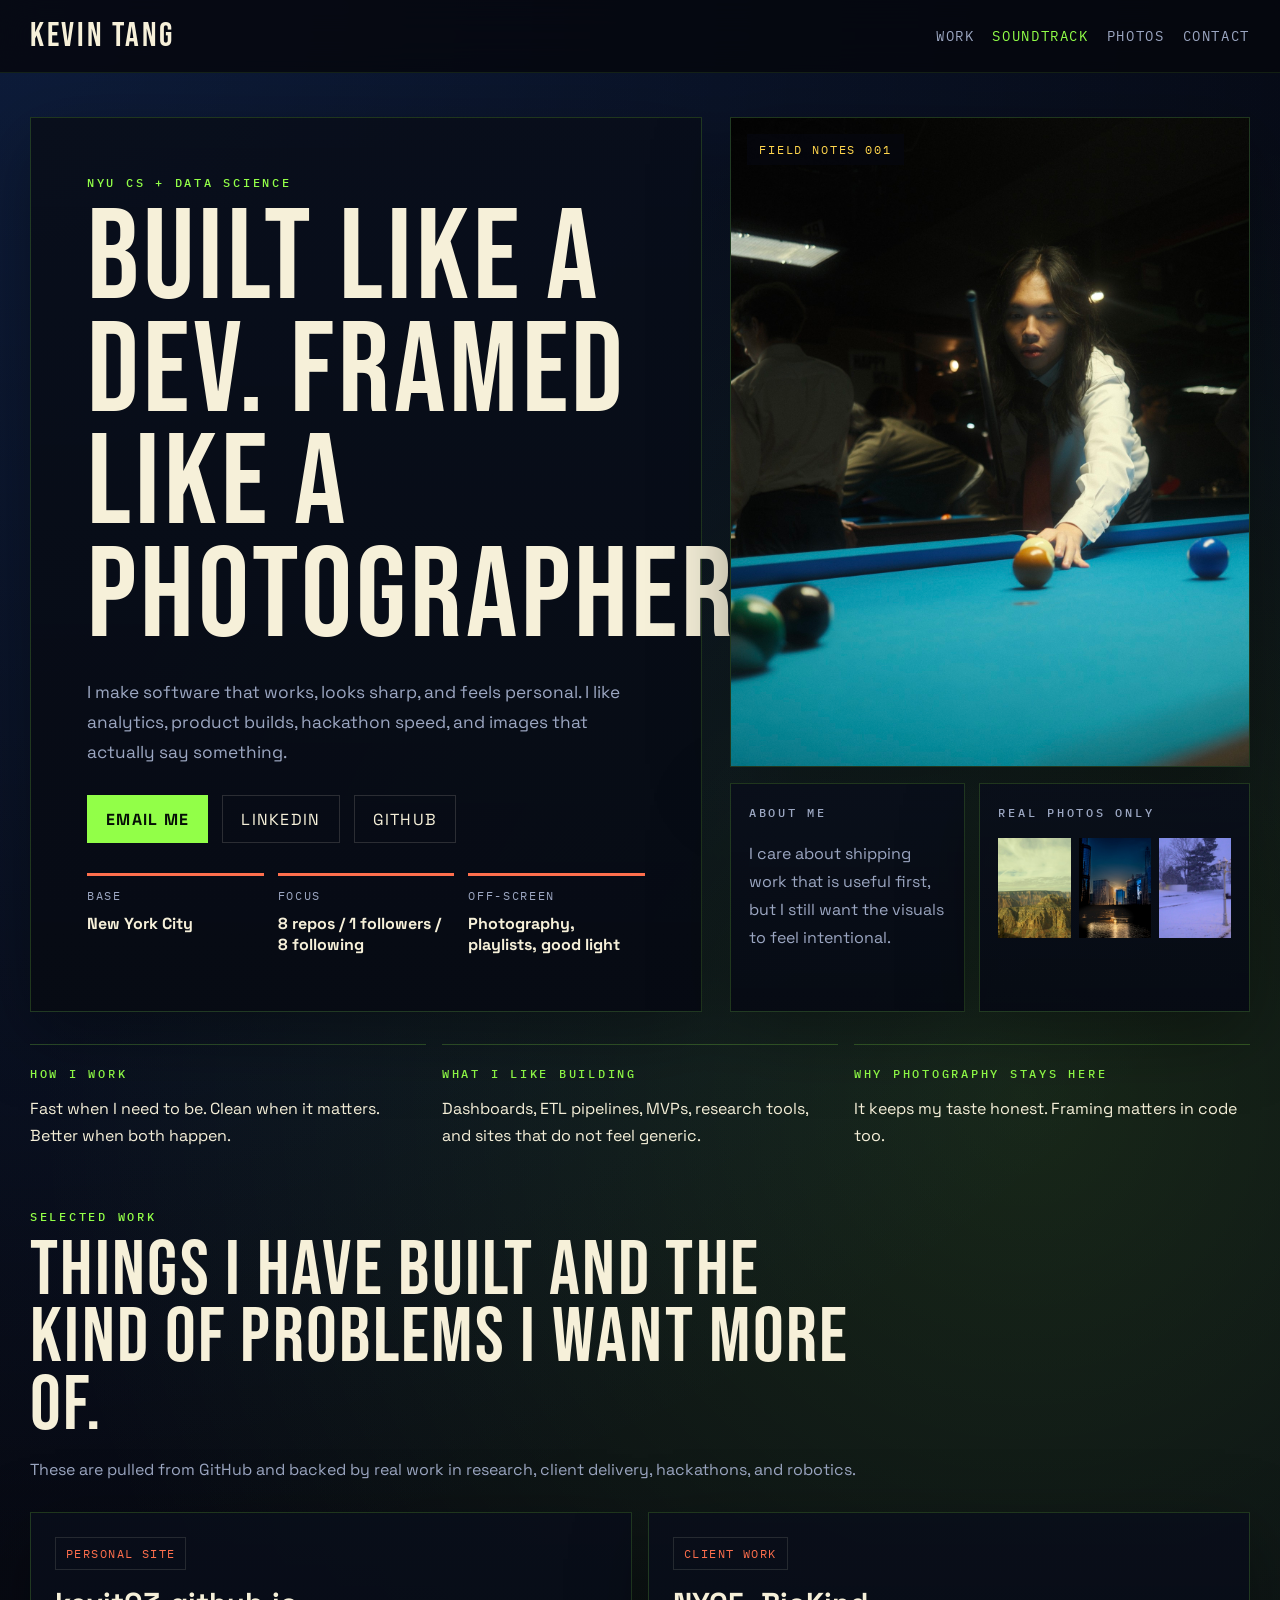
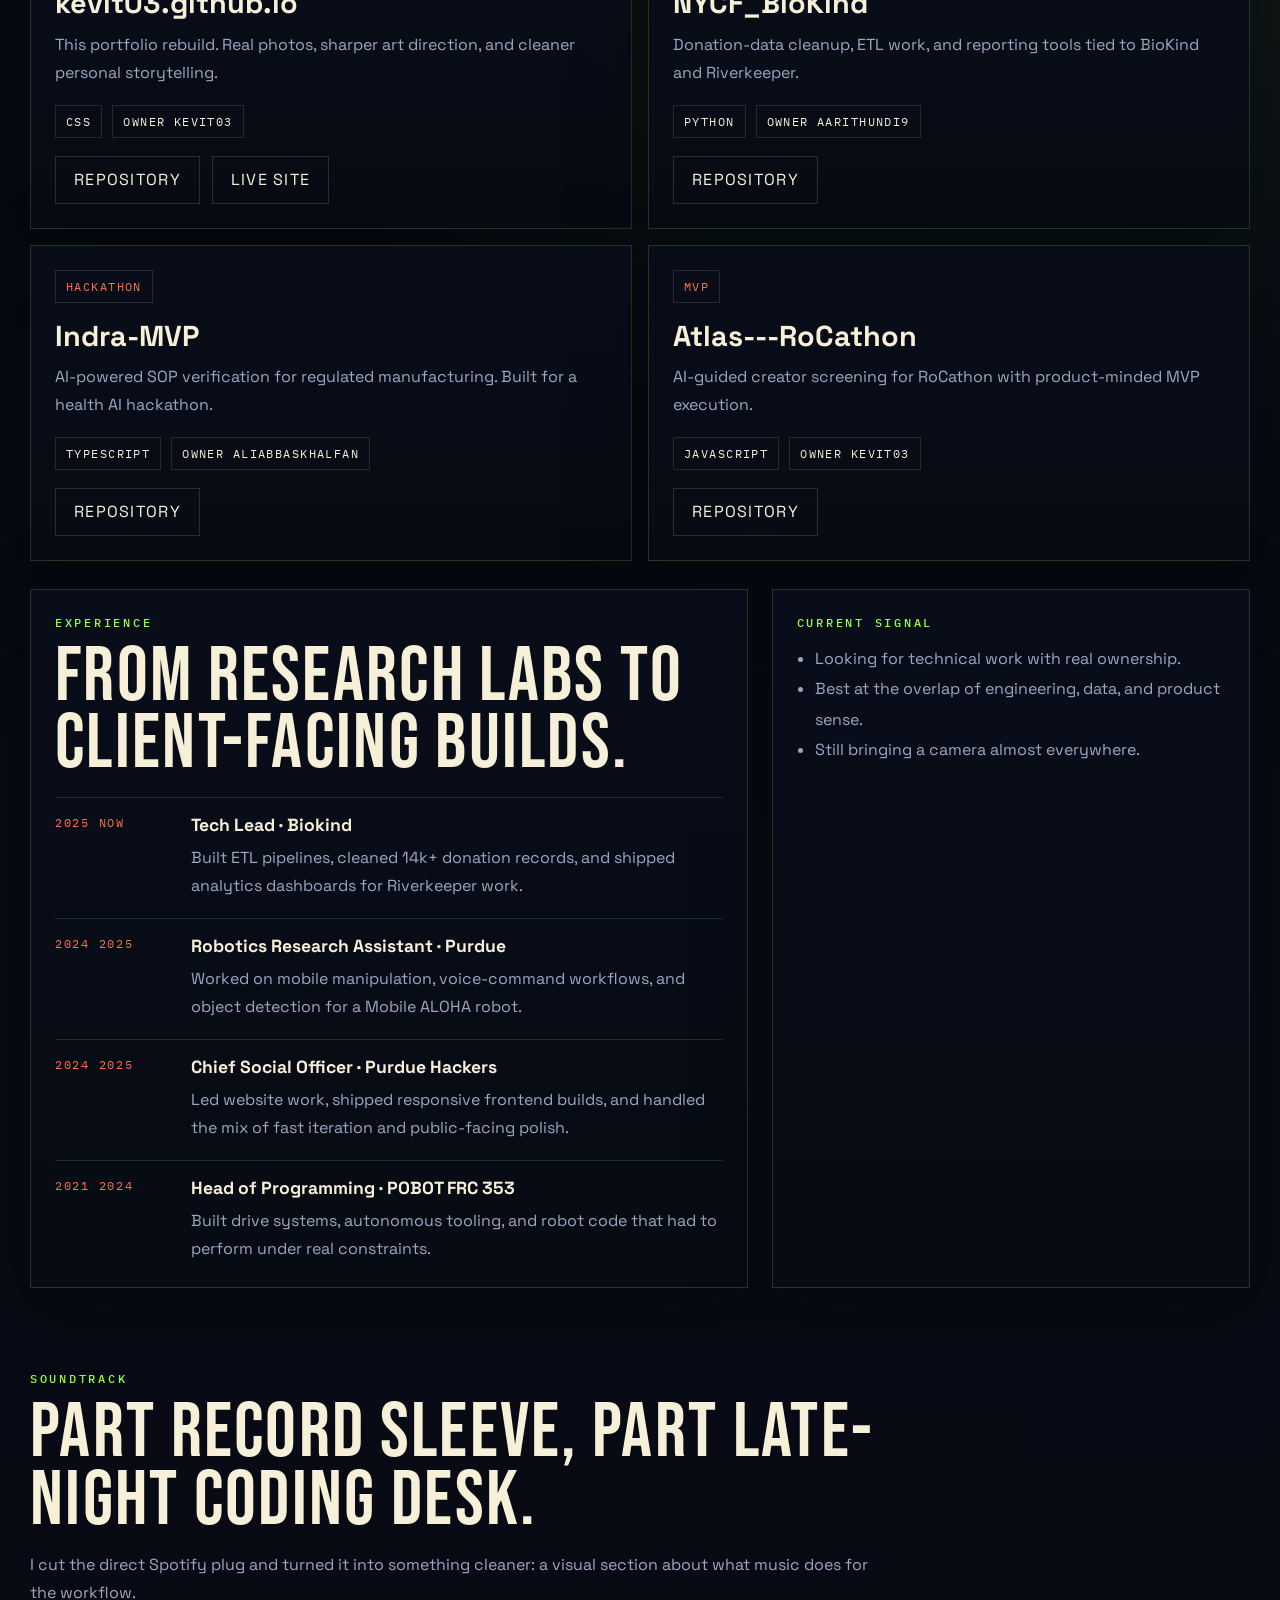
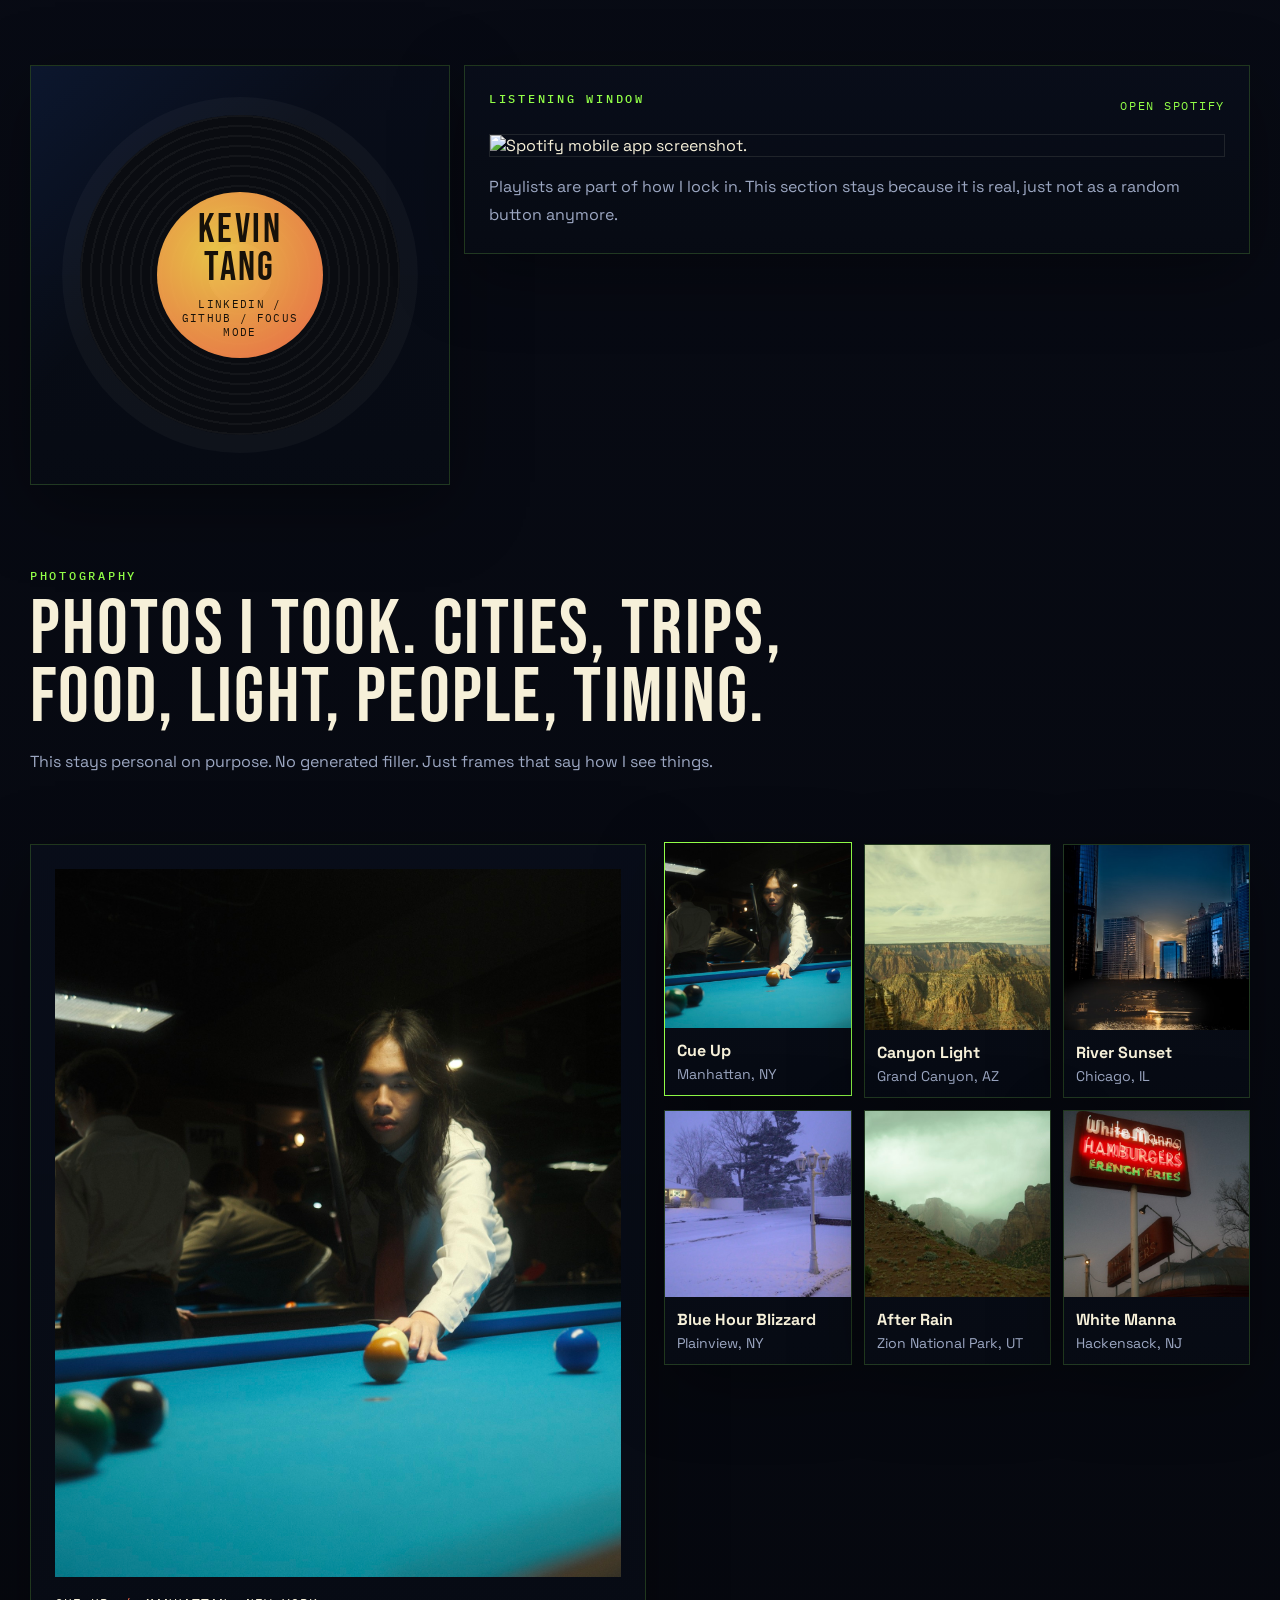
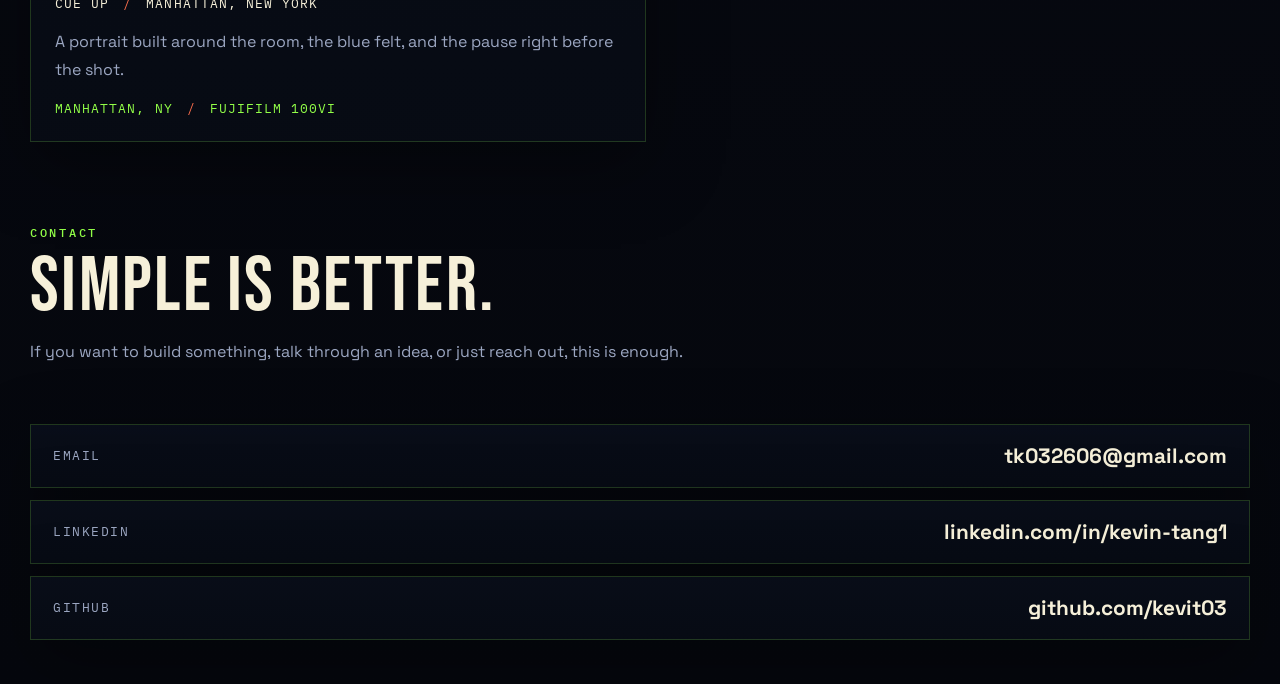
==== commit 8cebead9: "a lot" ====
--- a/index.html
+++ b/index.html
@@ -5,14 +5,14 @@
 <meta name="viewport" content="width=device-width, initial-scale=1" />
 <meta
   name="description"
-  content="Kevin Tang is a computer science and data science student at NYU building analytical products, hackathon MVPs, and a photography-forward portfolio."
+  content="Kevin Tang is an NYU computer science and data science student building products, shooting photography, and shipping clean technical work."
 />
 <title>Kevin Tang</title>
 
 <link rel="preconnect" href="https://fonts.googleapis.com" />
 <link rel="preconnect" href="https://fonts.gstatic.com" crossorigin />
 <link
-  href="https://fonts.googleapis.com/css2?family=Cormorant+Garamond:wght@500;600;700&family=Manrope:wght@400;500;600;700;800&display=swap"
+  href="https://fonts.googleapis.com/css2?family=Bebas+Neue&family=IBM+Plex+Mono:wght@400;500;600&family=Space+Grotesk:wght@400;500;700&display=swap"
   rel="stylesheet"
 />
 
@@ -20,343 +20,296 @@
 </head>
 
 <body>
+<div class="intro-screen" id="introScreen" aria-hidden="true">
+  <canvas class="intro-screen__canvas" id="introCanvas"></canvas>
+  <div class="intro-screen__copy">
+    <p class="kicker">SYSTEM BOOT</p>
+    <h1>Kevin Tang</h1>
+    <p>Code. Camera. City nights. Clean builds.</p>
+    <button class="intro-screen__skip" id="skipIntro" type="button">Skip intro</button>
+  </div>
+</div>
+
 <header class="site-header">
-  <div class="site-container header-inner">
-    <button class="site-logo" id="siteLogo" type="button">Kevin Tang</button>
+  <div class="shell header-bar">
+    <a class="brand" href="#top">Kevin Tang</a>
 
     <nav class="site-nav" aria-label="Primary">
-      <button class="nav-link is-active" type="button" data-tab="projects">Work</button>
-      <button class="nav-link" type="button" data-tab="gallery">Photography</button>
-      <button class="nav-link" type="button" data-tab="contact">Contact</button>
+      <a class="site-nav__link" href="#work">Work</a>
+      <a class="site-nav__link" href="#soundtrack">Soundtrack</a>
+      <a class="site-nav__link" href="#photos">Photos</a>
+      <a class="site-nav__link" href="#contact">Contact</a>
     </nav>
   </div>
 </header>
 
-<main>
-  <section id="projects" class="tab-panel is-active">
-    <div class="site-container wide">
-      <div class="hero-shell">
-        <div class="hero-copy">
-          <p class="eyebrow">Computer Science • Data Science • Photography</p>
-          <h1>Building useful software with a clean eye for detail.</h1>
-          <p class="hero-lede">
-            Sophomore at NYU CAS (Class of 2028), working across analytics, product MVPs,
-            and interfaces that stay clear under pressure.
-          </p>
-
-          <div class="hero-actions">
+<main id="top">
+  <section class="hero">
+    <div class="shell hero-grid">
+      <div class="hero-copy">
+        <p class="kicker">NYU CS + Data Science</p>
+        <h1>Built like a dev. Framed like a photographer.</h1>
+        <p class="hero-copy__lede">
+          I make software that works, looks sharp, and feels personal. I like analytics,
+          product builds, hackathon speed, and images that actually say something.
+        </p>
+
+        <div class="hero-actions">
+          <a class="action action--primary" href="mailto:tk032606@gmail.com">Email me</a>
+          <a
+            class="action"
+            href="https://www.linkedin.com/in/kevin-tang1/"
+            target="_blank"
+            rel="noreferrer"
+          >
+            LinkedIn
+          </a>
+          <a
+            class="action"
+            href="https://github.com/kevit03"
+            target="_blank"
+            rel="noreferrer"
+          >
+            GitHub
+          </a>
+        </div>
+
+        <div class="quick-facts">
+          <div class="quick-facts__item">
+            <span class="quick-facts__label">Base</span>
+            <strong>New York City</strong>
+          </div>
+          <div class="quick-facts__item">
+            <span class="quick-facts__label">Focus</span>
+            <strong>Products, data, robotics</strong>
+          </div>
+          <div class="quick-facts__item">
+            <span class="quick-facts__label">Off-screen</span>
+            <strong>Photography, playlists, good light</strong>
+          </div>
+        </div>
+      </div>
+
+      <div class="hero-stage">
+        <article class="hero-stage__feature">
+          <p class="hero-stage__tag">FIELD NOTES 001</p>
+          <img
+            src="./images/web/image13.jpg"
+            alt="Pool hall portrait photographed by Kevin Tang."
+          />
+        </article>
+
+        <div class="hero-stage__stack">
+          <article class="hero-stage__card hero-stage__card--about">
+            <p class="kicker">About me</p>
+            <p>
+              I care about shipping work that is useful first, but I still want the visuals to
+              feel intentional.
+            </p>
+          </article>
+
+          <article class="hero-stage__card hero-stage__card--film">
+            <p class="kicker">Real photos only</p>
+            <div class="film-strip">
+              <img src="./images/thumbs/image7.jpg" alt="Grand Canyon landscape by Kevin Tang." />
+              <img src="./images/thumbs/image11.jpg" alt="Chicago river sunset by Kevin Tang." />
+              <img src="./images/thumbs/image15.jpg" alt="Snowy neighborhood at blue hour by Kevin Tang." />
+            </div>
+          </article>
+        </div>
+      </div>
+    </div>
+  </section>
+
+  <section class="identity-strip">
+    <div class="shell identity-strip__grid">
+      <div>
+        <p class="kicker">How I work</p>
+        <p class="identity-strip__line">Fast when I need to be. Clean when it matters. Better when both happen.</p>
+      </div>
+      <div>
+        <p class="kicker">What I like building</p>
+        <p class="identity-strip__line">Dashboards, ETL pipelines, MVPs, research tools, and sites that do not feel generic.</p>
+      </div>
+      <div>
+        <p class="kicker">Why photography stays here</p>
+        <p class="identity-strip__line">It keeps my taste honest. Framing matters in code too.</p>
+      </div>
+    </div>
+  </section>
+
+  <section class="section" id="work">
+    <div class="shell">
+      <div class="section-heading">
+        <p class="kicker">Selected work</p>
+        <h2>Things I have built and the kind of problems I want more of.</h2>
+        <p>
+          These are pulled from GitHub and backed by real work in research, client delivery,
+          hackathons, and robotics.
+        </p>
+      </div>
+
+      <div class="project-grid" id="projectGrid" aria-live="polite"></div>
+
+      <div class="experience-layout">
+        <article class="experience-panel">
+          <div class="section-heading section-heading--tight">
+            <p class="kicker">Experience</p>
+            <h3>From research labs to client-facing builds.</h3>
+          </div>
+
+          <div class="timeline">
+            <article class="timeline__item">
+              <span class="timeline__year">2025 NOW</span>
+              <div>
+                <h4>Tech Lead · Biokind</h4>
+                <p>Built ETL pipelines, cleaned 14k+ donation records, and shipped analytics dashboards for Riverkeeper work.</p>
+              </div>
+            </article>
+
+            <article class="timeline__item">
+              <span class="timeline__year">2024 2025</span>
+              <div>
+                <h4>Robotics Research Assistant · Purdue</h4>
+                <p>Worked on mobile manipulation, voice-command workflows, and object detection for a Mobile ALOHA robot.</p>
+              </div>
+            </article>
+
+            <article class="timeline__item">
+              <span class="timeline__year">2024 2025</span>
+              <div>
+                <h4>Chief Social Officer · Purdue Hackers</h4>
+                <p>Led website work, shipped responsive frontend builds, and handled the mix of fast iteration and public-facing polish.</p>
+              </div>
+            </article>
+
+            <article class="timeline__item">
+              <span class="timeline__year">2021 2024</span>
+              <div>
+                <h4>Head of Programming · POBOT FRC 353</h4>
+                <p>Built drive systems, autonomous tooling, and robot code that had to perform under real constraints.</p>
+              </div>
+            </article>
+          </div>
+        </article>
+
+        <aside class="signal-panel">
+          <p class="kicker">Current signal</p>
+          <ul class="signal-list">
+            <li>Looking for technical work with real ownership.</li>
+            <li>Best at the overlap of engineering, data, and product sense.</li>
+            <li>Still bringing a camera almost everywhere.</li>
+          </ul>
+        </aside>
+      </div>
+    </div>
+  </section>
+
+  <section class="section soundtrack" id="soundtrack">
+    <div class="shell soundtrack-grid">
+      <div class="section-heading section-heading--tight">
+        <p class="kicker">Soundtrack</p>
+        <h2>Part record sleeve, part late-night coding desk.</h2>
+        <p>
+          I cut the direct Spotify plug and turned it into something cleaner: a visual section
+          about what music does for the workflow.
+        </p>
+      </div>
+
+      <div class="soundtrack-layout">
+        <article class="record-stage">
+          <div class="record-stage__disc">
+            <div class="record-stage__grooves"></div>
+            <div class="record-stage__label">
+              <span>Kevin Tang</span>
+              <small>LinkedIn / GitHub / Focus Mode</small>
+            </div>
+          </div>
+        </article>
+
+        <article class="spotify-panel">
+          <div class="spotify-panel__header">
+            <p class="kicker">Listening window</p>
             <a
-              class="button button--primary"
-              href="https://github.com/kevit03"
+              href="https://open.spotify.com/user/u0d2nlrisa61fou3uoeslyi27?si=41f4f7a479f74d80"
               target="_blank"
               rel="noreferrer"
             >
-              Open GitHub
+              Open Spotify
             </a>
-            <button class="button button--secondary" type="button" data-open-tab="gallery">
-              Open photography
-            </button>
-          </div>
-        </div>
-
-        <aside class="profile-panel">
-          <div class="profile-card">
-            <img
-              id="profileAvatar"
-              class="profile-card__avatar"
-              src="https://avatars.githubusercontent.com/u/74779238?v=4"
-              alt="Kevin Tang GitHub avatar"
-            />
-
-            <div class="profile-card__body">
-              <p class="profile-card__label">Live profile</p>
-              <h2 class="profile-card__name" id="profileName">Kevin Tang</h2>
-              <p class="profile-card__bio" id="profileBio">
-                Sophomore CS and DS @ New York University
-              </p>
+          </div>
+
+          <img
+            class="spotify-panel__shot"
+            src="https://upload.wikimedia.org/wikipedia/commons/6/65/Screenshot_of_spotify_on_ios.png"
+            alt="Spotify mobile app screenshot."
+          />
+
+          <p class="spotify-panel__copy">
+            Playlists are part of how I lock in. This section stays because it is real, just
+            not as a random button anymore.
+          </p>
+        </article>
+      </div>
+    </div>
+  </section>
+
+  <section class="section photos" id="photos">
+    <div class="shell photos-grid">
+      <div class="section-heading">
+        <p class="kicker">Photography</p>
+        <h2>Photos I took. Cities, trips, food, light, people, timing.</h2>
+        <p>
+          This stays personal on purpose. No generated filler. Just frames that say how I see
+          things.
+        </p>
+      </div>
+
+      <div class="photo-showcase">
+        <article class="photo-showcase__viewer">
+          <img id="galleryImage" class="gallery-image" alt="" />
+
+          <div class="photo-showcase__meta">
+            <div class="photo-showcase__line">
+              <span id="galleryTitle"></span>
+              <span class="photo-showcase__slash">/</span>
+              <span id="galleryCaption"></span>
             </div>
-          </div>
-
-          <div class="profile-stats">
-            <div class="stat-card">
-              <span class="stat-card__value" id="profileRepos">8</span>
-              <span class="stat-card__label">Public repos</span>
+            <p id="galleryDescription"></p>
+            <div class="photo-showcase__line photo-showcase__line--small">
+              <span id="galleryLocation"></span>
+              <span class="photo-showcase__slash">/</span>
+              <span id="galleryCamera"></span>
             </div>
-            <div class="stat-card">
-              <span class="stat-card__value" id="profileFollowers">1</span>
-              <span class="stat-card__label">Followers</span>
-            </div>
-            <div class="stat-card">
-              <span class="stat-card__value" id="profileFollowing">8</span>
-              <span class="stat-card__label">Following</span>
-            </div>
-          </div>
-
-          <div class="presence-card">
-            <div>
-              <p class="presence-card__label">Elsewhere</p>
-              <p class="presence-card__text">
-                GitHub for builds, LinkedIn for background, and Spotify for the soundtrack
-                behind most work sessions.
-              </p>
-            </div>
-
-            <div class="presence-card__links">
-              <a href="https://github.com/kevit03" target="_blank" rel="noreferrer">GitHub</a>
-              <a href="https://www.linkedin.com/in/kevin-tang1/" target="_blank" rel="noreferrer">LinkedIn</a>
-              <a
-                href="https://open.spotify.com/user/u0d2nlrisa61fou3uoeslyi27?si=41f4f7a479f74d80"
-                target="_blank"
-                rel="noreferrer"
-              >
-                Spotify
-              </a>
-            </div>
-          </div>
-        </aside>
-      </div>
-
-      <div class="overview-grid">
-        <article class="overview-card">
-          <p class="overview-card__eyebrow">Focus</p>
-          <h2>Data products with clear interfaces.</h2>
-          <p>
-            ETL pipelines, analytics dashboards, and product builds that feel structured from
-            the first interaction.
-          </p>
-        </article>
-
-        <article class="overview-card">
-          <p class="overview-card__eyebrow">Current lane</p>
-          <h2>Research, hackathons, and production-minded MVPs.</h2>
-          <p>
-            Moving comfortably between robotics, hackathon shipping speed, and tools that
-            need to be useful outside a demo.
-          </p>
-        </article>
-
-        <article class="overview-card">
-          <p class="overview-card__eyebrow">Personal edge</p>
-          <h2>Photography keeps the work visually disciplined.</h2>
-          <p>
-            Framing, rhythm, and negative space carry over into how pages, dashboards, and
-            project stories get assembled.
-          </p>
-        </article>
-      </div>
-
-      <div class="section-heading">
-        <div>
-          <p class="eyebrow">Pinned Projects</p>
-          <h2>Linked straight from GitHub.</h2>
-        </div>
-        <p class="section-copy">
-          Only the repositories pinned on your GitHub profile show up here, with live links
-          and current metadata when the GitHub API is available.
-        </p>
-      </div>
-
-      <div id="projectGrid" class="project-grid" aria-live="polite"></div>
-
-      <div class="work-layout">
-        <section>
-          <div class="section-heading section-heading--compact">
-            <div>
-              <p class="eyebrow">Experience</p>
-              <h2>Work that ranges from research to client delivery.</h2>
-            </div>
-          </div>
-
-          <div class="experience-list">
-            <article class="experience-item">
-              <header class="experience-header">
-                <h3 class="experience-role">
-                  <span class="experience-logo experience-logo--biokind" aria-hidden="true"></span>
-                  <span>Tech Lead • Biokind</span>
-                </h3>
-              </header>
-              <p class="experience-meta">Plainview, NY • Sep 2025 – Present</p>
-              <ul class="experience-desc">
-                <li>Designed an ETL workflow to clean over 14,000 donation entries and standardize demographic data using Python and Pandas.</li>
-                <li>Built a Streamlit analytics dashboard with Geopy and Matplotlib for Riverkeeper cleanup initiatives.</li>
-                <li>Containerized and deployed the analytics platform with Docker.</li>
-                <li>Directed a five-person engineering team from client requirements through technical delivery.</li>
-              </ul>
-            </article>
-
-            <article class="experience-item">
-              <header class="experience-header">
-                <h3 class="experience-role">
-                  <span class="experience-logo experience-logo--purdue" aria-hidden="true"></span>
-                  <span>Robotics Research Assistant • Purdue Undergraduate Research</span>
-                </h3>
-              </header>
-              <p class="experience-meta">West Lafayette, IN • Sep 2024 – Jul 2025</p>
-              <ul class="experience-desc">
-                <li>Implemented mobile manipulation workflows for a Mobile ALOHA robot using ROS, Python, and Gazebo.</li>
-                <li>Built a voice-command pipeline tied to R-CNN object detection for faster target identification.</li>
-              </ul>
-            </article>
-
-            <article class="experience-item">
-              <header class="experience-header">
-                <h3 class="experience-role">
-                  <span class="experience-logo experience-logo--purdue" aria-hidden="true"></span>
-                  <span>Chief Social Officer • Purdue Hackers (Indianapolis)</span>
-                </h3>
-              </header>
-              <p class="experience-meta">Indianapolis, IN • Sep 2024 – May 2025</p>
-              <ul class="experience-desc">
-                <li>Led a four-person engineering team to design and launch a responsive website using HTML, CSS, BEM, Flexbox, and media queries.</li>
-                <li>Integrated a Django backend to support dynamic content and server-side functionality.</li>
-              </ul>
-            </article>
-
-            <article class="experience-item">
-              <header class="experience-header">
-                <h3 class="experience-role">
-                  <span class="experience-logo experience-logo--pobot" aria-hidden="true"></span>
-                  <span>Head of Programming • POBOT (FRC Team 353)</span>
-                </h3>
-              </header>
-              <p class="experience-meta">Aug 2021 – Jun 2024</p>
-              <ul class="experience-desc">
-                <li>Developed tank-drive and swerve-drive subsystems with Java and WPILib for Bluetooth controller operation.</li>
-                <li>Improved autonomous navigation by designing motion-profiling and odometry-based pathing tools.</li>
-              </ul>
-            </article>
-          </div>
-        </section>
-
-        <aside class="work-sidebar">
-          <article class="preview-card">
-            <div class="preview-card__header">
-              <div>
-                <p class="eyebrow">Photography Preview</p>
-                <h3>Moments that also shape the design side.</h3>
-              </div>
-              <button class="text-link" type="button" data-open-tab="gallery">See gallery</button>
-            </div>
-
-            <div id="workPhotoGrid" class="work-photos"></div>
-          </article>
-
-          <article class="notes-card">
-            <p class="eyebrow">Right now</p>
-            <ul class="notes-list">
-              <li>Building analytics tooling and client-facing dashboards</li>
-              <li>Shipping hackathon MVPs with cleaner storytelling around the work</li>
-              <li>Keeping the portfolio closer to the pace of the GitHub profile</li>
-            </ul>
-          </article>
-        </aside>
-      </div>
-    </div>
-  </section>
-
-  <section id="gallery" class="tab-panel">
-    <div class="site-container wide">
-      <div class="section-heading">
-        <div>
-          <p class="eyebrow">Photography</p>
-          <h1>Visual notes from trips, city nights, and the in-between.</h1>
-        </div>
-        <p class="section-copy">
-          The gallery is built as a mosaic so the images can breathe a little more. Each
-          frame now has a title, caption, and description, and the site uses optimized image
-          sizes to keep it smooth.
-        </p>
-      </div>
-
-      <div class="gallery-shell">
-        <article class="gallery-spotlight">
-          <div class="gallery-spotlight__media">
-            <img id="galleryImage" class="gallery-image" alt="" />
-          </div>
-
-          <div class="gallery-spotlight__meta">
-            <div class="gallery-meta-line">
-              <span id="galleryLocation">Chicago, IL</span>
-              <span class="gallery-meta-line__dot" aria-hidden="true"></span>
-              <span id="galleryCamera">Fujifilm 100VI</span>
-            </div>
-
-            <h2 id="galleryTitle" class="gallery-title"></h2>
-            <p id="galleryCaption" class="gallery-caption"></p>
-            <p id="galleryDescription" class="gallery-description"></p>
-
-            <div class="gallery-controls">
-              <button id="galleryPrev" class="button button--secondary" type="button">
-                Previous
-              </button>
-              <button id="galleryNext" class="button button--secondary" type="button">
-                Next
-              </button>
-            </div>
-          </div>
-        </article>
-
-        <div id="galleryGrid" class="mosaic-grid" aria-label="Photography mosaic"></div>
-      </div>
-    </div>
-  </section>
-
-  <section id="contact" class="tab-panel">
-    <div class="site-container wide">
-      <div class="contact-shell">
-        <div class="contact-intro">
-          <p class="eyebrow">Contact</p>
-          <h1>Let’s make something thoughtful.</h1>
-          <p class="contact-intro__copy">
-            For internships, collaboration, or just a quick hello, email is still the best
-            route. The rest of the links are here if you want the fuller picture.
-          </p>
-
-          <a class="button button--primary" href="mailto:tk032606@gmail.com">Email Kevin</a>
-        </div>
-
-        <div class="contact-grid">
-          <a class="contact-card" href="mailto:tk032606@gmail.com">
-            <span class="contact-card__icon" aria-hidden="true">@</span>
-            <div>
-              <p class="contact-card__title">Email</p>
-              <p class="contact-card__desc">Best for direct project conversations, internships, and quick check-ins.</p>
-              <p class="contact-card__meta">tk032606@gmail.com</p>
-            </div>
-          </a>
-
-          <a class="contact-card" href="https://github.com/kevit03" target="_blank" rel="noreferrer">
-            <span class="contact-card__icon" aria-hidden="true">GH</span>
-            <div>
-              <p class="contact-card__title">GitHub</p>
-              <p class="contact-card__desc">Pinned projects, source code, and the portfolio repository itself.</p>
-              <p class="contact-card__meta">github.com/kevit03</p>
-            </div>
-          </a>
-
-          <a class="contact-card" href="https://www.linkedin.com/in/kevin-tang1/" target="_blank" rel="noreferrer">
-            <span class="contact-card__icon" aria-hidden="true">in</span>
-            <div>
-              <p class="contact-card__title">LinkedIn</p>
-              <p class="contact-card__desc">Background, experience timeline, and the professional side of the story.</p>
-              <p class="contact-card__meta">linkedin.com/in/kevin-tang1</p>
-            </div>
-          </a>
-
-          <a
-            class="contact-card contact-card--spotify"
-            href="https://open.spotify.com/user/u0d2nlrisa61fou3uoeslyi27?si=41f4f7a479f74d80"
-            target="_blank"
-            rel="noreferrer"
-          >
-            <span class="contact-card__icon" aria-hidden="true">SP</span>
-            <div>
-              <p class="contact-card__title">Spotify</p>
-              <p class="contact-card__desc">A more personal signal: the profile behind most late-night edits, coding sessions, and photo sorting.</p>
-              <p class="contact-card__meta">Open profile</p>
-            </div>
-          </a>
-        </div>
+          </div>
+        </article>
+
+        <div id="galleryGrid" class="contact-sheet" aria-label="Photography selection"></div>
+      </div>
+    </div>
+  </section>
+
+  <section class="section contact" id="contact">
+    <div class="shell contact-layout">
+      <div class="section-heading section-heading--tight">
+        <p class="kicker">Contact</p>
+        <h2>Simple is better.</h2>
+        <p>If you want to build something, talk through an idea, or just reach out, this is enough.</p>
+      </div>
+
+      <div class="contact-list">
+        <a class="contact-row" href="mailto:tk032606@gmail.com">
+          <span>Email</span>
+          <strong>tk032606@gmail.com</strong>
+        </a>
+        <a class="contact-row" href="https://www.linkedin.com/in/kevin-tang1/" target="_blank" rel="noreferrer">
+          <span>LinkedIn</span>
+          <strong>linkedin.com/in/kevin-tang1</strong>
+        </a>
+        <a class="contact-row" href="https://github.com/kevit03" target="_blank" rel="noreferrer">
+          <span>GitHub</span>
+          <strong>github.com/kevit03</strong>
+        </a>
       </div>
     </div>
   </section>
--- a/styles.css
+++ b/styles.css
@@ -1,19 +1,17 @@
 :root {
-  --bg: #f7f3eb;
-  --surface: rgba(255, 255, 255, 0.76);
-  --surface-strong: rgba(255, 255, 255, 0.92);
-  --surface-muted: rgba(236, 232, 223, 0.72);
-  --text: #102224;
-  --muted: #5f706f;
-  --border: rgba(16, 34, 36, 0.12);
-  --border-strong: rgba(16, 34, 36, 0.18);
-  --accent: #163f44;
-  --accent-soft: #dde9e7;
-  --shadow: 0 22px 60px rgba(16, 34, 36, 0.09);
-  --radius-xl: 28px;
-  --radius-lg: 22px;
-  --radius-md: 16px;
-  --radius-sm: 12px;
+  --bg: #05070d;
+  --bg-soft: #0c1020;
+  --panel: rgba(8, 12, 22, 0.92);
+  --panel-2: rgba(15, 22, 39, 0.9);
+  --line: rgba(144, 255, 72, 0.25);
+  --line-strong: rgba(255, 111, 77, 0.5);
+  --text: #f6f0d9;
+  --muted: #9ca7c2;
+  --green: #92ff48;
+  --blue: #2f79ff;
+  --orange: #ff6f4d;
+  --yellow: #ffd54c;
+  --shadow: 0 22px 70px rgba(0, 0, 0, 0.35);
 }
 
 * {
@@ -27,12 +25,24 @@
 body {
   margin: 0;
   min-height: 100vh;
-  font-family: "Manrope", sans-serif;
+  font-family: "Space Grotesk", sans-serif;
   color: var(--text);
   background:
-    radial-gradient(circle at top right, rgba(189, 219, 212, 0.55), transparent 28%),
-    radial-gradient(circle at top left, rgba(255, 255, 255, 0.9), transparent 32%),
-    linear-gradient(180deg, #fbf9f4 0%, var(--bg) 38%, #f4efe7 100%);
+    radial-gradient(circle at top left, rgba(47, 121, 255, 0.18), transparent 28%),
+    radial-gradient(circle at 80% 20%, rgba(146, 255, 72, 0.12), transparent 22%),
+    linear-gradient(180deg, #060810 0%, #080b15 52%, #05070d 100%);
+}
+
+body::before {
+  content: "";
+  position: fixed;
+  inset: 0;
+  pointer-events: none;
+  background:
+    linear-gradient(rgba(255, 255, 255, 0.015) 1px, transparent 1px),
+    linear-gradient(90deg, rgba(255, 255, 255, 0.015) 1px, transparent 1px);
+  background-size: 100% 28px, 28px 100%;
+  opacity: 0.32;
 }
 
 img {
@@ -40,381 +50,387 @@
   max-width: 100%;
 }
 
-button,
-a {
+a,
+button {
   font: inherit;
+  color: inherit;
 }
 
 button {
-  color: inherit;
-}
-
-.site-container {
-  width: min(1240px, calc(100% - 32px));
+  background: none;
+}
+
+.shell {
+  width: min(1220px, calc(100% - 32px));
   margin: 0 auto;
-  padding: 42px 0 72px;
-}
-
-.site-container.wide {
-  width: min(1320px, calc(100% - 32px));
+}
+
+.kicker {
+  margin: 0 0 14px;
+  font-family: "IBM Plex Mono", monospace;
+  font-size: 0.78rem;
+  font-weight: 500;
+  letter-spacing: 0.22em;
+  text-transform: uppercase;
+  color: var(--green);
+}
+
+.intro-screen {
+  position: fixed;
+  inset: 0;
+  z-index: 100;
+  display: grid;
+  place-items: center;
+  background: rgba(4, 7, 12, 0.97);
+  transition: opacity 420ms ease, visibility 420ms ease;
+}
+
+.intro-screen.is-hidden {
+  opacity: 0;
+  visibility: hidden;
+}
+
+.intro-screen__canvas {
+  position: absolute;
+  inset: 0;
+  width: 100%;
+  height: 100%;
+}
+
+.intro-screen__copy {
+  position: relative;
+  z-index: 1;
+  width: min(680px, calc(100% - 40px));
+  padding: 32px;
+  border: 1px solid rgba(146, 255, 72, 0.4);
+  background: rgba(4, 8, 14, 0.74);
+  box-shadow: var(--shadow);
+  text-align: left;
+}
+
+.intro-screen__copy h1 {
+  margin: 0;
+  font-family: "Bebas Neue", sans-serif;
+  font-size: clamp(4rem, 16vw, 9rem);
+  line-height: 0.88;
+  letter-spacing: 0.04em;
+}
+
+.intro-screen__copy p:last-of-type {
+  margin: 12px 0 0;
+  max-width: 28ch;
+  color: var(--muted);
+  font-size: 1.1rem;
+}
+
+.intro-screen__skip {
+  margin-top: 24px;
+  border: 1px solid rgba(246, 240, 217, 0.18);
+  padding: 12px 18px;
+  cursor: pointer;
+  text-transform: uppercase;
+  letter-spacing: 0.12em;
 }
 
 .site-header {
   position: sticky;
   top: 0;
   z-index: 30;
+  border-bottom: 1px solid rgba(146, 255, 72, 0.1);
+  background: rgba(5, 7, 13, 0.82);
   backdrop-filter: blur(18px);
-  background: rgba(247, 243, 235, 0.72);
-  border-bottom: 1px solid rgba(16, 34, 36, 0.07);
-}
-
-.header-inner {
+}
+
+.header-bar {
   display: flex;
   align-items: center;
   justify-content: space-between;
-  gap: 24px;
-  padding: 20px 0;
-}
-
-.site-logo {
-  border: none;
-  padding: 0;
-  background: none;
-  color: var(--text);
-  cursor: pointer;
-  font-family: "Cormorant Garamond", serif;
-  font-size: clamp(2rem, 2.4vw, 2.5rem);
-  font-weight: 600;
-  letter-spacing: -0.03em;
+  gap: 20px;
+  padding: 16px 0;
+}
+
+.brand {
+  text-decoration: none;
+  font-family: "Bebas Neue", sans-serif;
+  font-size: 2.1rem;
+  letter-spacing: 0.08em;
 }
 
 .site-nav {
   display: flex;
-  align-items: center;
-  gap: 10px;
-  padding: 6px;
-  border: 1px solid var(--border);
-  border-radius: 999px;
-  background: rgba(255, 255, 255, 0.55);
-}
-
-.nav-link {
-  border: none;
-  background: transparent;
+  flex-wrap: wrap;
+  gap: 18px;
+}
+
+.site-nav__link {
+  text-decoration: none;
+  font-family: "IBM Plex Mono", monospace;
+  font-size: 0.85rem;
+  letter-spacing: 0.12em;
+  text-transform: uppercase;
   color: var(--muted);
-  padding: 10px 16px;
-  border-radius: 999px;
-  cursor: pointer;
-  font-size: 0.85rem;
-  font-weight: 700;
-  letter-spacing: 0.1em;
-  text-transform: uppercase;
-  transition: background-color 180ms ease, color 180ms ease, transform 180ms ease;
-}
-
-.nav-link:hover,
-.nav-link:focus-visible {
-  color: var(--accent);
-  transform: translateY(-1px);
-}
-
-.nav-link.is-active {
-  color: #ffffff;
-  background: var(--accent);
-}
-
-.tab-panel {
-  display: none;
-}
-
-.tab-panel.is-active {
-  display: block;
-  animation: fade-in 260ms ease;
-}
-
-.eyebrow,
-.profile-card__label,
-.overview-card__eyebrow,
-.presence-card__label {
-  margin: 0;
-  font-size: 0.74rem;
-  font-weight: 800;
-  letter-spacing: 0.18em;
-  text-transform: uppercase;
-  color: var(--muted);
-}
-
-.hero-shell {
-  display: grid;
-  grid-template-columns: minmax(0, 1.4fr) minmax(320px, 0.95fr);
+}
+
+.site-nav__link:hover,
+.site-nav__link:focus-visible,
+.site-nav__link.is-active {
+  color: var(--green);
+}
+
+.hero {
+  padding: 44px 0 32px;
+}
+
+.hero-grid {
+  display: grid;
+  grid-template-columns: minmax(0, 1fr) minmax(360px, 520px);
   gap: 28px;
   align-items: stretch;
-  margin-top: 10px;
 }
 
 .hero-copy,
-.profile-panel,
-.overview-card,
+.hero-stage__feature,
+.hero-stage__card,
 .project,
-.preview-card,
-.notes-card,
-.gallery-spotlight,
-.contact-intro,
-.contact-card {
-  border: 1px solid var(--border);
-  background: var(--surface);
+.experience-panel,
+.signal-panel,
+.record-stage,
+.spotify-panel,
+.photo-showcase__viewer,
+.contact-sheet button,
+.contact-row {
+  position: relative;
+  border: 1px solid rgba(146, 255, 72, 0.18);
+  background: linear-gradient(180deg, rgba(9, 14, 26, 0.92), rgba(7, 11, 20, 0.98));
   box-shadow: var(--shadow);
-  backdrop-filter: blur(12px);
 }
 
 .hero-copy {
-  padding: clamp(28px, 4vw, 52px);
-  border-radius: 36px;
+  padding: clamp(28px, 5vw, 56px);
+  min-height: 100%;
 }
 
 .hero-copy h1,
-.section-heading h1,
-.contact-intro h1 {
-  margin: 14px 0 18px;
-  font-family: "Cormorant Garamond", serif;
-  font-size: clamp(3.6rem, 8vw, 5.8rem);
-  line-height: 0.92;
-  letter-spacing: -0.055em;
-  max-width: 10.5ch;
-}
-
-.hero-lede,
-.section-copy,
-.contact-intro__copy,
-.profile-card__bio,
-.gallery-description {
+.section-heading h2,
+.section-heading h3 {
   margin: 0;
-  font-size: clamp(1rem, 1.35vw, 1.15rem);
-  line-height: 1.8;
+  font-family: "Bebas Neue", sans-serif;
+  font-weight: 400;
+  font-size: clamp(4.3rem, 12vw, 8rem);
+  line-height: 0.88;
+  letter-spacing: 0.03em;
+}
+
+.section-heading h2,
+.section-heading h3 {
+  font-size: clamp(2.8rem, 7vw, 4.8rem);
+}
+
+.hero-copy__lede,
+.section-heading p:last-child,
+.hero-stage__card p,
+.timeline__item p,
+.spotify-panel__copy,
+.photo-showcase__meta p {
   color: var(--muted);
+  line-height: 1.75;
+}
+
+.hero-copy__lede {
+  max-width: 34rem;
+  margin: 22px 0 0;
+  font-size: 1.08rem;
 }
 
 .hero-actions,
-.gallery-controls,
-.presence-card__links {
-  display: flex;
-  flex-wrap: wrap;
-  gap: 12px;
+.quick-facts,
+.hero-stage__stack,
+.soundtrack-layout,
+.contact-list {
+  display: grid;
+  gap: 14px;
 }
 
 .hero-actions {
-  margin-top: 32px;
-}
-
-.button,
-.text-link {
+  grid-template-columns: repeat(3, max-content);
+  margin-top: 28px;
+}
+
+.action {
   display: inline-flex;
   align-items: center;
   justify-content: center;
-  gap: 10px;
-  min-height: 46px;
+  min-height: 48px;
   padding: 0 18px;
-  border-radius: 999px;
+  border: 1px solid rgba(246, 240, 217, 0.15);
   text-decoration: none;
-  cursor: pointer;
-  transition: transform 180ms ease, border-color 180ms ease, background-color 180ms ease;
-}
-
-.button:hover,
-.button:focus-visible,
-.text-link:hover,
-.text-link:focus-visible {
-  transform: translateY(-1px);
-}
-
-.button--primary {
-  border: 1px solid transparent;
-  background: var(--accent);
-  color: #ffffff;
-}
-
-.button--secondary,
-.text-link {
-  border: 1px solid var(--border-strong);
-  background: rgba(255, 255, 255, 0.72);
-  color: var(--accent);
-}
-
-.text-link {
-  min-height: 42px;
-}
-
-.profile-panel {
-  border-radius: 32px;
+  text-transform: uppercase;
+  letter-spacing: 0.08em;
+}
+
+.action:hover,
+.action:focus-visible {
+  border-color: var(--green);
+  color: var(--green);
+}
+
+.action--primary {
+  background: var(--green);
+  border-color: var(--green);
+  color: #061006;
+  font-weight: 700;
+}
+
+.quick-facts {
+  grid-template-columns: repeat(3, minmax(0, 1fr));
+  margin-top: 30px;
+}
+
+.quick-facts__item {
+  border-top: 3px solid var(--orange);
+  padding-top: 12px;
+}
+
+.quick-facts__label {
+  display: block;
+  margin-bottom: 10px;
+  font-family: "IBM Plex Mono", monospace;
+  font-size: 0.74rem;
+  letter-spacing: 0.14em;
+  text-transform: uppercase;
+  color: var(--muted);
+}
+
+.hero-stage {
+  display: grid;
+  gap: 16px;
+}
+
+.hero-stage__feature {
+  min-height: 540px;
+  overflow: hidden;
+}
+
+.hero-stage__feature img {
+  width: 100%;
+  height: 100%;
+  object-fit: cover;
+}
+
+.hero-stage__tag {
+  position: absolute;
+  left: 16px;
+  top: 16px;
+  z-index: 1;
+  margin: 0;
+  padding: 8px 12px;
+  background: rgba(5, 7, 13, 0.85);
+  font-family: "IBM Plex Mono", monospace;
+  font-size: 0.72rem;
+  letter-spacing: 0.16em;
+  color: var(--yellow);
+}
+
+.hero-stage__stack {
+  grid-template-columns: 1fr 1.15fr;
+}
+
+.hero-stage__card {
+  padding: 18px;
+}
+
+.film-strip {
+  display: grid;
+  grid-template-columns: repeat(3, minmax(0, 1fr));
+  gap: 8px;
+}
+
+.film-strip img {
+  width: 100%;
+  aspect-ratio: 0.72;
+  object-fit: cover;
+  filter: saturate(1.05) contrast(1.04);
+}
+
+.identity-strip {
+  padding: 0 0 20px;
+}
+
+.identity-strip__grid {
+  display: grid;
+  grid-template-columns: repeat(3, minmax(0, 1fr));
+  gap: 16px;
+}
+
+.identity-strip__grid > div {
+  padding: 20px 0 0;
+  border-top: 1px solid rgba(146, 255, 72, 0.25);
+}
+
+.identity-strip__line {
+  margin: 0;
+  font-size: 1rem;
+  line-height: 1.7;
+}
+
+.section {
+  padding: 38px 0 44px;
+}
+
+.section-heading {
+  max-width: 860px;
+  margin-bottom: 28px;
+}
+
+.section-heading--tight {
+  margin-bottom: 18px;
+}
+
+.project-grid {
+  display: grid;
+  grid-template-columns: repeat(2, minmax(0, 1fr));
+  gap: 16px;
+}
+
+.project {
+  display: grid;
+  gap: 18px;
   padding: 24px;
-  display: grid;
-  gap: 18px;
-  align-content: start;
-}
-
-.profile-card {
-  display: grid;
-  grid-template-columns: 96px minmax(0, 1fr);
-  gap: 16px;
-  align-items: center;
-  padding: 12px;
-  border-radius: 24px;
-  background: var(--surface-strong);
-}
-
-.profile-card__avatar {
-  width: 96px;
-  aspect-ratio: 1;
-  object-fit: cover;
-  border-radius: 22px;
-}
-
-.profile-card__body {
-  min-width: 0;
-}
-
-.profile-card__name {
-  margin: 8px 0 10px;
-  font-family: "Cormorant Garamond", serif;
-  font-size: 2rem;
-  line-height: 0.95;
-  letter-spacing: -0.04em;
-}
-
-.profile-stats {
-  display: grid;
-  grid-template-columns: repeat(3, minmax(0, 1fr));
-  gap: 12px;
-}
-
-.stat-card {
-  padding: 18px 16px;
-  border-radius: 18px;
-  background: rgba(226, 237, 235, 0.72);
-}
-
-.stat-card__value {
-  display: block;
-  font-size: 1.8rem;
-  font-weight: 800;
-  color: var(--accent);
-}
-
-.stat-card__label {
-  display: block;
-  margin-top: 4px;
-  font-size: 0.82rem;
-  color: var(--muted);
-}
-
-.presence-card {
-  border-radius: 24px;
-  padding: 22px;
-  background: linear-gradient(140deg, rgba(221, 233, 231, 0.86), rgba(255, 255, 255, 0.92));
-}
-
-.presence-card__text {
-  margin: 10px 0 18px;
-  color: var(--muted);
-  line-height: 1.75;
-}
-
-.presence-card__links a {
-  text-decoration: none;
-  color: var(--accent);
-  padding: 10px 14px;
-  border-radius: 999px;
-  border: 1px solid rgba(22, 63, 68, 0.18);
-  background: rgba(255, 255, 255, 0.82);
-}
-
-.overview-grid {
-  display: grid;
-  grid-template-columns: repeat(3, minmax(0, 1fr));
-  gap: 18px;
-  margin: 22px 0 44px;
-}
-
-.overview-card {
-  border-radius: 24px;
-  padding: 26px 24px 24px;
-}
-
-.overview-card h2,
-.section-heading h2 {
-  margin: 12px 0 14px;
-  font-family: "Cormorant Garamond", serif;
-  font-size: clamp(2rem, 3vw, 2.8rem);
-  line-height: 1;
-  letter-spacing: -0.04em;
-}
-
-.overview-card p:last-child {
-  margin: 0;
-  color: var(--muted);
-  line-height: 1.8;
-}
-
-.section-heading {
-  display: grid;
-  grid-template-columns: minmax(0, 1fr) minmax(260px, 460px);
-  gap: 24px;
-  align-items: end;
-  margin: 52px 0 22px;
-}
-
-.section-heading--compact {
-  margin: 8px 0 22px;
-}
-
-.project-grid {
-  display: grid;
-  grid-template-columns: repeat(2, minmax(0, 1fr));
-  gap: 18px;
-}
-
-.project {
-  display: grid;
-  gap: 18px;
-  padding: 26px;
-  border-radius: 26px;
-  content-visibility: auto;
-  contain-intrinsic-size: 320px;
 }
 
 .project__top {
   display: flex;
   justify-content: space-between;
-  gap: 16px;
+  gap: 12px;
   align-items: flex-start;
 }
 
-.project__eyebrow {
+.project__eyebrow,
+.project__meta span {
   display: inline-flex;
   align-items: center;
-  gap: 8px;
-  padding: 7px 12px;
-  border-radius: 999px;
+  padding: 8px 10px;
+  border: 1px solid rgba(246, 240, 217, 0.12);
+  font-family: "IBM Plex Mono", monospace;
   font-size: 0.74rem;
-  font-weight: 800;
+  text-transform: uppercase;
   letter-spacing: 0.12em;
-  text-transform: uppercase;
-  color: var(--accent);
-  background: rgba(221, 233, 231, 0.88);
+}
+
+.project__eyebrow {
+  color: var(--orange);
 }
 
 .project__title {
-  margin: 0 0 10px;
-  font-family: "Cormorant Garamond", serif;
-  font-size: 2.15rem;
-  line-height: 0.95;
-  letter-spacing: -0.04em;
+  margin: 0 0 12px;
+  font-size: 1.8rem;
+  line-height: 1.05;
 }
 
 .project__desc {
   margin: 0;
   color: var(--muted);
-  line-height: 1.8;
+  line-height: 1.75;
 }
 
 .project__meta {
@@ -423,510 +439,357 @@
   gap: 10px;
 }
 
-.project__meta span {
-  padding: 8px 11px;
-  border-radius: 999px;
-  font-size: 0.82rem;
-  color: var(--muted);
-  background: rgba(244, 239, 231, 0.88);
-  border: 1px solid rgba(16, 34, 36, 0.08);
-}
-
 .project__links {
   display: flex;
   flex-wrap: wrap;
-  gap: 10px;
-}
-
-.project__links a {
-  text-decoration: none;
-}
-
-.work-layout {
-  display: grid;
-  grid-template-columns: minmax(0, 1.2fr) minmax(300px, 0.92fr);
+  gap: 12px;
+}
+
+.experience-layout,
+.soundtrack-grid,
+.photos-grid,
+.contact-layout {
+  display: grid;
   gap: 24px;
-  margin-top: 48px;
-}
-
-.experience-list {
+}
+
+.experience-layout {
+  grid-template-columns: minmax(0, 1.2fr) minmax(280px, 0.8fr);
+  margin-top: 28px;
+}
+
+.experience-panel,
+.signal-panel,
+.record-stage,
+.spotify-panel,
+.photo-showcase__viewer {
+  padding: 24px;
+}
+
+.timeline {
   display: grid;
   gap: 18px;
 }
 
-.experience-item {
-  position: relative;
-  padding: 22px 22px 20px 28px;
-  border-radius: 24px;
-  background: rgba(255, 255, 255, 0.68);
-  border: 1px solid var(--border);
-}
-
-.experience-item::before {
-  content: "";
-  position: absolute;
-  left: 14px;
-  top: 28px;
-  width: 8px;
-  height: 8px;
-  border-radius: 50%;
-  background: var(--accent);
-}
-
-.experience-role {
+.timeline__item {
+  display: grid;
+  grid-template-columns: 120px minmax(0, 1fr);
+  gap: 16px;
+  padding-top: 16px;
+  border-top: 1px solid rgba(146, 255, 72, 0.15);
+}
+
+.timeline__year {
+  font-family: "IBM Plex Mono", monospace;
+  font-size: 0.78rem;
+  letter-spacing: 0.14em;
+  text-transform: uppercase;
+  color: var(--orange);
+}
+
+.timeline__item h4 {
+  margin: 0 0 8px;
+  font-size: 1.1rem;
+}
+
+.timeline__item p,
+.signal-list {
   margin: 0;
-  display: flex;
-  align-items: center;
-  gap: 10px;
-  font-family: "Cormorant Garamond", serif;
-  font-size: 1.8rem;
-  line-height: 1;
-  letter-spacing: -0.03em;
-}
-
-.experience-logo {
-  width: 28px;
-  height: 28px;
-  border-radius: 10px;
-  flex: 0 0 28px;
-  position: relative;
+}
+
+.signal-list {
+  padding-left: 18px;
+  line-height: 1.9;
+  color: var(--muted);
+}
+
+.soundtrack-grid,
+.photos-grid,
+.contact-layout {
+  grid-template-columns: 1fr;
+}
+
+.soundtrack-layout {
+  grid-template-columns: minmax(300px, 420px) minmax(0, 1fr);
+  align-items: start;
+}
+
+.record-stage {
+  min-height: 420px;
+  display: grid;
+  place-items: center;
   overflow: hidden;
 }
 
-.experience-logo::before {
+.record-stage::before {
   content: "";
   position: absolute;
   inset: 0;
-}
-
-.experience-logo--biokind::before {
   background:
-    radial-gradient(circle at 20% 20%, rgba(190, 255, 243, 0.95), transparent 44%),
-    linear-gradient(135deg, #0f766e, #6ee7b7);
-}
-
-.experience-logo--purdue::before {
-  background: linear-gradient(135deg, #f5d78d, #9a6b2f);
-}
-
-.experience-logo--pobot::before {
+    linear-gradient(135deg, rgba(47, 121, 255, 0.09), transparent 40%),
+    radial-gradient(circle at center, rgba(255, 111, 77, 0.14), transparent 52%);
+}
+
+.record-stage__disc {
+  position: relative;
+  width: min(78vw, 320px);
+  aspect-ratio: 1;
+  border-radius: 50%;
   background:
-    radial-gradient(circle at 25% 25%, rgba(255, 226, 226, 0.92), transparent 42%),
-    linear-gradient(135deg, #164d9b, #41b7ff);
-}
-
-.experience-meta {
-  margin: 10px 0 12px;
-  color: var(--muted);
-  font-size: 0.92rem;
-}
-
-.experience-desc {
-  margin: 0;
-  padding-left: 18px;
-  color: var(--muted);
-  line-height: 1.7;
-}
-
-.work-sidebar {
-  display: grid;
+    radial-gradient(circle at center, #2d3340 0 14%, #0f1117 14% 20%, #0a0c11 20% 100%);
+  animation: spin-record 11s linear infinite;
+  box-shadow: 0 0 0 18px rgba(255, 255, 255, 0.03);
+}
+
+.record-stage__grooves,
+.record-stage__label {
+  position: absolute;
+  inset: 0;
+  border-radius: 50%;
+}
+
+.record-stage__grooves {
+  background:
+    repeating-radial-gradient(circle at center, transparent 0 8px, rgba(255, 255, 255, 0.04) 8px 10px);
+}
+
+.record-stage__label {
+  inset: 24%;
+  display: grid;
+  place-items: center;
+  text-align: center;
+  padding: 18px;
+  background:
+    radial-gradient(circle at 35% 35%, rgba(255, 213, 76, 0.9), rgba(255, 111, 77, 0.9));
+  color: #171109;
+}
+
+.record-stage__label span {
+  display: block;
+  font-family: "Bebas Neue", sans-serif;
+  font-size: 2.5rem;
+  letter-spacing: 0.06em;
+  line-height: 0.95;
+}
+
+.record-stage__label small {
+  display: block;
+  margin-top: 8px;
+  font-family: "IBM Plex Mono", monospace;
+  font-size: 0.7rem;
+  text-transform: uppercase;
+  letter-spacing: 0.12em;
+}
+
+.spotify-panel__header,
+.photo-showcase__line,
+.contact-row {
+  display: flex;
+  align-items: center;
+  justify-content: space-between;
+  gap: 14px;
+}
+
+.spotify-panel__header a {
+  color: var(--green);
+  text-decoration: none;
+  text-transform: uppercase;
+  font-family: "IBM Plex Mono", monospace;
+  font-size: 0.78rem;
+  letter-spacing: 0.14em;
+}
+
+.spotify-panel__shot {
+  width: 100%;
+  margin-top: 14px;
+  border: 1px solid rgba(246, 240, 217, 0.1);
+}
+
+.spotify-panel__copy {
+  margin: 16px 0 0;
+}
+
+.photo-showcase {
+  display: grid;
+  grid-template-columns: minmax(340px, 1fr) minmax(0, 0.95fr);
   gap: 18px;
-}
-
-.preview-card,
-.notes-card {
-  border-radius: 26px;
-  padding: 24px;
-}
-
-.preview-card__header {
-  display: flex;
-  justify-content: space-between;
-  gap: 16px;
-  align-items: flex-start;
-  margin-bottom: 18px;
-}
-
-.preview-card__header h3 {
-  margin: 10px 0 0;
-  font-family: "Cormorant Garamond", serif;
-  font-size: 2rem;
-  line-height: 0.98;
-  letter-spacing: -0.04em;
-}
-
-.work-photos {
-  display: grid;
-  grid-template-columns: repeat(2, minmax(0, 1fr));
-  gap: 10px;
-}
-
-.work-photo {
-  margin: 0;
-  border-radius: 18px;
+  align-items: start;
+}
+
+.photo-showcase__viewer {
+  min-height: 100%;
+}
+
+.gallery-image {
+  width: 100%;
+  aspect-ratio: 4 / 5;
+  object-fit: cover;
+}
+
+.photo-showcase__meta {
+  padding-top: 18px;
+}
+
+.photo-showcase__line {
+  justify-content: flex-start;
+  flex-wrap: wrap;
+  font-family: "IBM Plex Mono", monospace;
+  font-size: 0.82rem;
+  letter-spacing: 0.08em;
+  text-transform: uppercase;
+}
+
+.photo-showcase__line--small {
+  color: var(--green);
+}
+
+.photo-showcase__slash {
+  color: var(--orange);
+}
+
+.contact-sheet {
+  display: grid;
+  grid-template-columns: repeat(3, minmax(0, 1fr));
+  gap: 12px;
+}
+
+.contact-sheet button {
+  padding: 0;
   overflow: hidden;
-  background: rgba(255, 255, 255, 0.82);
-  border: 1px solid rgba(16, 34, 36, 0.08);
-}
-
-.work-photo img {
+  cursor: pointer;
+  transition: transform 180ms ease, border-color 180ms ease;
+}
+
+.contact-sheet button:hover,
+.contact-sheet button:focus-visible,
+.contact-sheet button.is-active {
+  transform: translateY(-2px);
+  border-color: var(--green);
+}
+
+.photo-tile img {
   width: 100%;
   aspect-ratio: 1;
   object-fit: cover;
-  transition: transform 220ms ease;
-}
-
-.work-photo figcaption {
-  padding: 10px 12px 12px;
-  font-size: 0.88rem;
-  color: var(--muted);
-}
-
-.work-photo:hover img {
-  transform: scale(1.03);
-}
-
-.notes-list {
-  margin: 14px 0 0;
-  padding-left: 18px;
-  color: var(--muted);
-  line-height: 1.85;
-}
-
-.gallery-shell {
-  display: grid;
-  grid-template-columns: minmax(320px, 0.98fr) minmax(0, 1.1fr);
-  gap: 24px;
-  align-items: start;
-}
-
-.gallery-spotlight {
-  position: sticky;
-  top: 112px;
-  border-radius: 30px;
-  overflow: hidden;
-}
-
-.gallery-spotlight__media {
-  aspect-ratio: 5 / 4;
-  background: rgba(226, 237, 235, 0.72);
-}
-
-.gallery-image {
-  width: 100%;
-  height: 100%;
-  object-fit: cover;
-}
-
-.gallery-spotlight__meta {
-  padding: 24px;
-}
-
-.gallery-meta-line {
-  display: flex;
-  align-items: center;
-  flex-wrap: wrap;
-  gap: 10px;
-  color: var(--muted);
-  font-size: 0.9rem;
-}
-
-.gallery-meta-line__dot {
-  width: 5px;
-  height: 5px;
-  border-radius: 50%;
-  background: rgba(16, 34, 36, 0.25);
-}
-
-.gallery-title {
-  margin: 14px 0 10px;
-  font-family: "Cormorant Garamond", serif;
-  font-size: clamp(2.4rem, 4vw, 3.2rem);
-  line-height: 0.95;
-  letter-spacing: -0.04em;
-}
-
-.gallery-caption {
-  margin: 0 0 14px;
-  color: var(--accent);
-  font-weight: 700;
-}
-
-.gallery-controls {
-  margin-top: 22px;
-}
-
-.mosaic-grid {
-  display: grid;
-  grid-template-columns: repeat(4, minmax(0, 1fr));
-  gap: 12px;
-  grid-auto-flow: dense;
-  grid-auto-rows: 120px;
-}
-
-.photo-tile {
-  position: relative;
-  padding: 0;
-  overflow: hidden;
-  border: 1px solid rgba(16, 34, 36, 0.08);
-  border-radius: 22px;
-  background: rgba(255, 255, 255, 0.66);
-  cursor: pointer;
-  transition: transform 220ms ease, box-shadow 220ms ease, border-color 220ms ease;
-}
-
-.photo-tile:hover,
-.photo-tile:focus-visible,
-.photo-tile.is-active {
-  transform: translateY(-2px);
-  box-shadow: 0 16px 40px rgba(16, 34, 36, 0.1);
-  border-color: rgba(22, 63, 68, 0.22);
-}
-
-.photo-tile img {
-  width: 100%;
-  height: 100%;
-  object-fit: cover;
-}
-
-.photo-tile::after {
-  content: "";
-  position: absolute;
-  inset: auto 0 0;
-  height: 55%;
-  background: linear-gradient(180deg, transparent, rgba(16, 34, 36, 0.62));
-  pointer-events: none;
 }
 
 .photo-tile__meta {
-  position: absolute;
-  left: 14px;
-  right: 14px;
-  bottom: 14px;
-  z-index: 1;
-  color: #ffffff;
+  display: block;
+  padding: 12px;
   text-align: left;
 }
 
-.photo-tile__title {
-  display: block;
-  font-weight: 700;
-}
-
+.photo-tile__title,
 .photo-tile__caption {
   display: block;
-  margin-top: 3px;
+}
+
+.photo-tile__title {
+  font-weight: 700;
+}
+
+.photo-tile__caption {
+  margin-top: 4px;
+  color: var(--muted);
+  font-size: 0.88rem;
+}
+
+.contact-list {
+  gap: 12px;
+}
+
+.contact-row {
+  padding: 18px 22px;
+  text-decoration: none;
+}
+
+.contact-row span {
+  font-family: "IBM Plex Mono", monospace;
   font-size: 0.82rem;
-  opacity: 0.84;
-}
-
-.photo-tile--feature {
-  grid-column: span 2;
-  grid-row: span 3;
-}
-
-.photo-tile--wide {
-  grid-column: span 2;
-  grid-row: span 2;
-}
-
-.photo-tile--tall {
-  grid-row: span 3;
-}
-
-.photo-tile--large {
-  grid-column: span 2;
-  grid-row: span 3;
-}
-
-.photo-tile--standard {
-  grid-row: span 2;
-}
-
-.contact-shell {
-  display: grid;
-  grid-template-columns: minmax(0, 0.92fr) minmax(0, 1.08fr);
-  gap: 24px;
-  align-items: stretch;
-}
-
-.contact-intro,
-.contact-card {
-  border-radius: 30px;
-}
-
-.contact-intro {
-  padding: clamp(28px, 4vw, 44px);
-}
-
-.contact-intro h1 {
-  max-width: 8.5ch;
-}
-
-.contact-intro p {
-  margin-bottom: 28px;
-}
-
-.contact-grid {
-  display: grid;
-  grid-template-columns: repeat(2, minmax(0, 1fr));
-  gap: 18px;
-}
-
-.contact-card {
-  display: grid;
-  grid-template-columns: 62px minmax(0, 1fr);
-  gap: 18px;
-  align-items: flex-start;
-  padding: 24px;
-  text-decoration: none;
-  color: inherit;
-}
-
-.contact-card__icon {
-  display: inline-flex;
-  align-items: center;
-  justify-content: center;
-  width: 62px;
-  aspect-ratio: 1;
-  border-radius: 20px;
-  background: rgba(221, 233, 231, 0.86);
-  color: var(--accent);
-  font-weight: 800;
-  letter-spacing: 0.06em;
-}
-
-.contact-card__title {
-  margin: 4px 0 8px;
-  font-family: "Cormorant Garamond", serif;
-  font-size: 2rem;
-  line-height: 0.96;
-  letter-spacing: -0.04em;
-}
-
-.contact-card__desc {
-  margin: 0 0 14px;
+  text-transform: uppercase;
+  letter-spacing: 0.12em;
   color: var(--muted);
-  line-height: 1.7;
-}
-
-.contact-card__meta {
-  margin: 0;
-  font-size: 0.92rem;
-  font-weight: 700;
-  color: var(--accent);
-}
-
-.contact-card--spotify .contact-card__icon {
-  background: rgba(30, 215, 96, 0.16);
-}
-
-@keyframes fade-in {
+}
+
+.contact-row strong {
+  font-size: clamp(1rem, 2.5vw, 1.3rem);
+}
+
+@keyframes spin-record {
   from {
-    opacity: 0;
-    transform: translateY(8px);
+    transform: rotate(0deg);
   }
 
   to {
-    opacity: 1;
-    transform: translateY(0);
-  }
-}
-
-@media (max-width: 1120px) {
-  .hero-shell,
-  .gallery-shell,
-  .contact-shell,
-  .work-layout,
-  .section-heading {
+    transform: rotate(360deg);
+  }
+}
+
+@media (max-width: 1080px) {
+  .hero-grid,
+  .experience-layout,
+  .soundtrack-layout,
+  .photo-showcase {
     grid-template-columns: 1fr;
   }
 
-  .gallery-spotlight {
-    position: static;
-  }
-
-  .overview-grid,
-  .project-grid {
-    grid-template-columns: 1fr;
-  }
-}
-
-@media (max-width: 780px) {
-  .site-container,
-  .site-container.wide {
-    width: min(100% - 24px, 680px);
-    padding: 28px 0 48px;
-  }
-
-  .header-inner {
+  .hero-stage__feature {
+    min-height: 420px;
+  }
+}
+
+@media (max-width: 820px) {
+  .shell {
+    width: min(100% - 24px, 760px);
+  }
+
+  .header-bar {
     flex-direction: column;
     align-items: flex-start;
   }
 
+  .hero-actions,
+  .quick-facts,
+  .project-grid,
+  .identity-strip__grid,
+  .hero-stage__stack,
+  .contact-sheet {
+    grid-template-columns: 1fr;
+  }
+
+  .action {
+    width: 100%;
+  }
+
+  .timeline__item {
+    grid-template-columns: 1fr;
+  }
+}
+
+@media (max-width: 560px) {
+  .hero-copy h1 {
+    font-size: 4rem;
+  }
+
+  .section-heading h2,
+  .section-heading h3 {
+    font-size: 3.1rem;
+  }
+
+  .brand {
+    font-size: 1.8rem;
+  }
+
   .site-nav {
-    width: 100%;
-    justify-content: space-between;
-  }
-
-  .nav-link {
-    flex: 1 1 0;
-    text-align: center;
-  }
-
-  .profile-card {
-    grid-template-columns: 80px minmax(0, 1fr);
-  }
-
-  .profile-card__avatar {
-    width: 80px;
-    border-radius: 18px;
-  }
-
-  .profile-stats,
-  .contact-grid {
-    grid-template-columns: 1fr;
-  }
-
-  .mosaic-grid {
-    grid-template-columns: repeat(2, minmax(0, 1fr));
-    grid-auto-rows: 120px;
-  }
-
-  .photo-tile--feature,
-  .photo-tile--wide,
-  .photo-tile--large {
-    grid-column: span 2;
-  }
-}
-
-@media (max-width: 560px) {
-  .hero-copy h1,
-  .section-heading h1,
-  .contact-intro h1 {
-    font-size: 3.4rem;
-  }
-
-  .site-logo {
-    font-size: 2rem;
-  }
-
-  .profile-card,
-  .contact-card {
-    grid-template-columns: 1fr;
-  }
-
-  .work-photos {
-    grid-template-columns: 1fr;
-  }
-
-  .mosaic-grid {
-    grid-template-columns: 1fr;
-  }
-
-  .photo-tile--feature,
-  .photo-tile--wide,
-  .photo-tile--large {
-    grid-column: span 1;
-  }
-}
+    gap: 10px 16px;
+  }
+
+  .record-stage__disc {
+    width: min(80vw, 280px);
+  }
+
+  .contact-row {
+    flex-direction: column;
+    align-items: flex-start;
+  }
+}
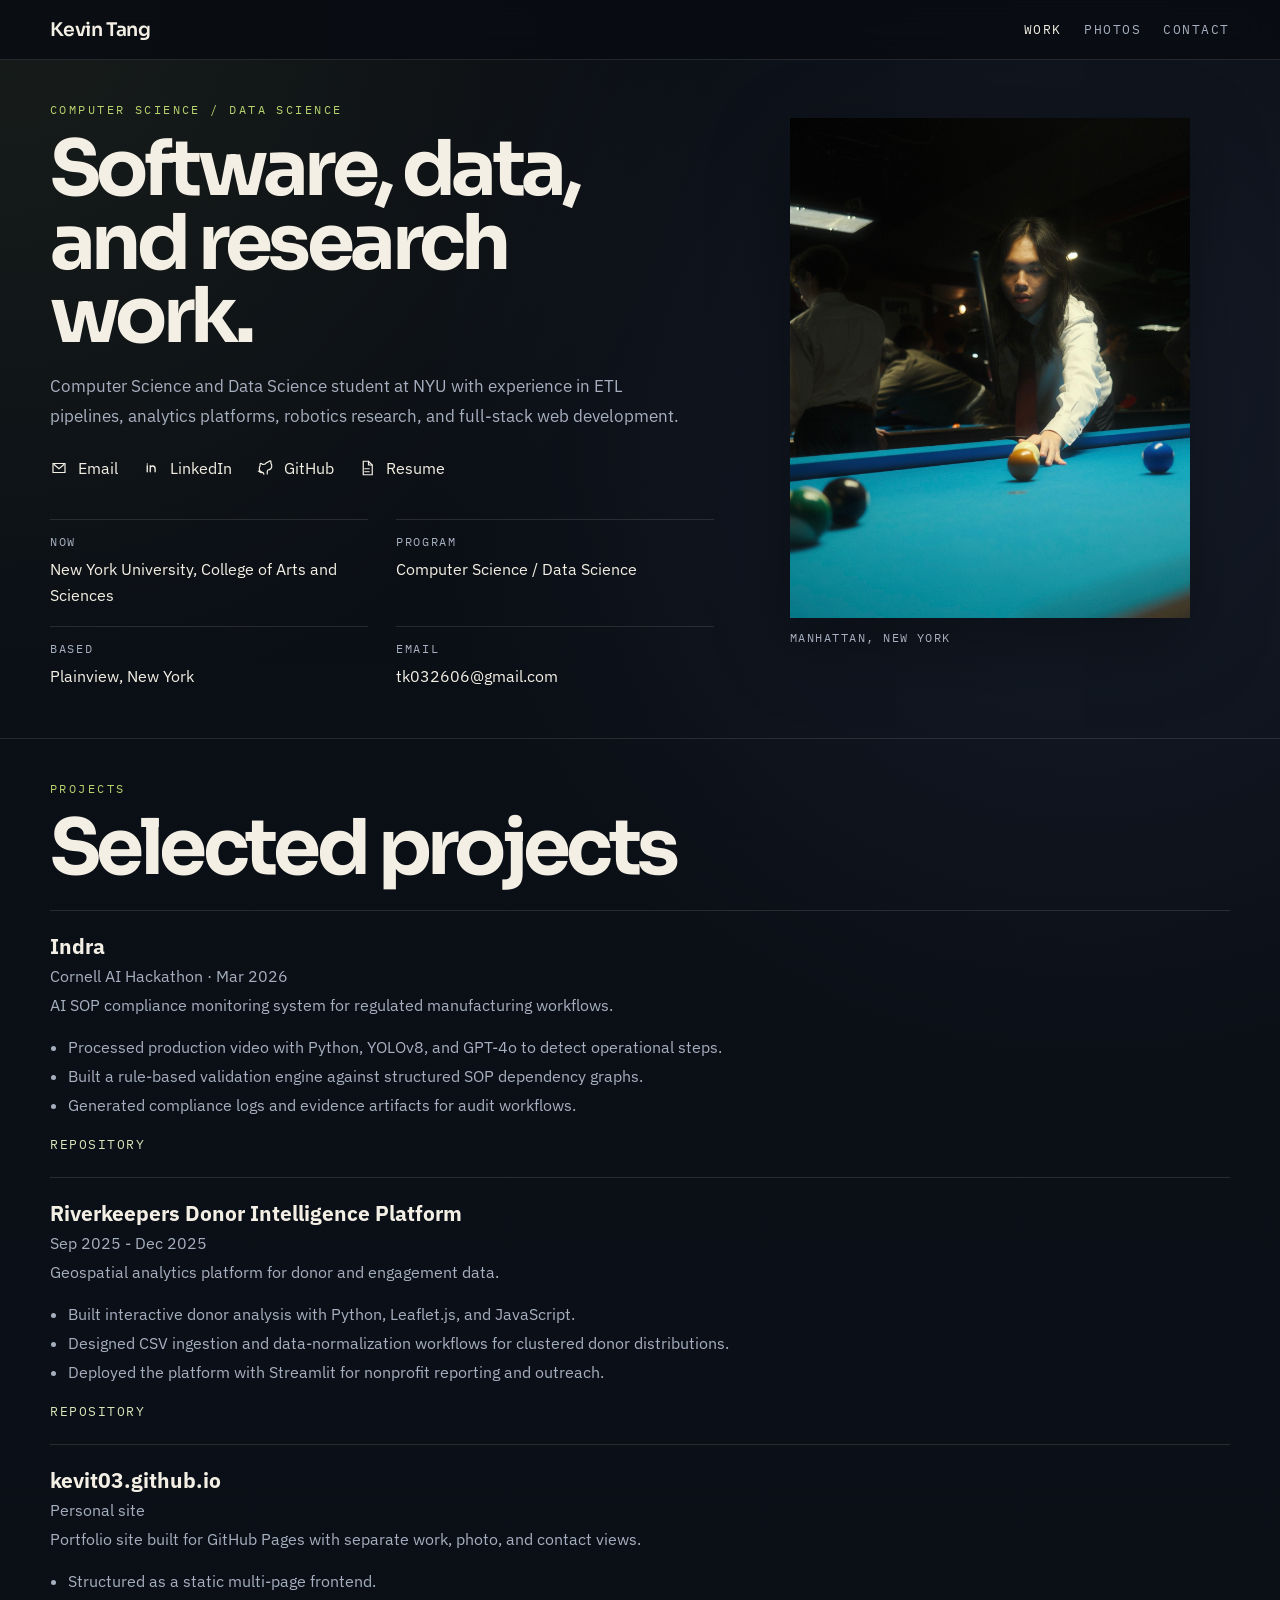
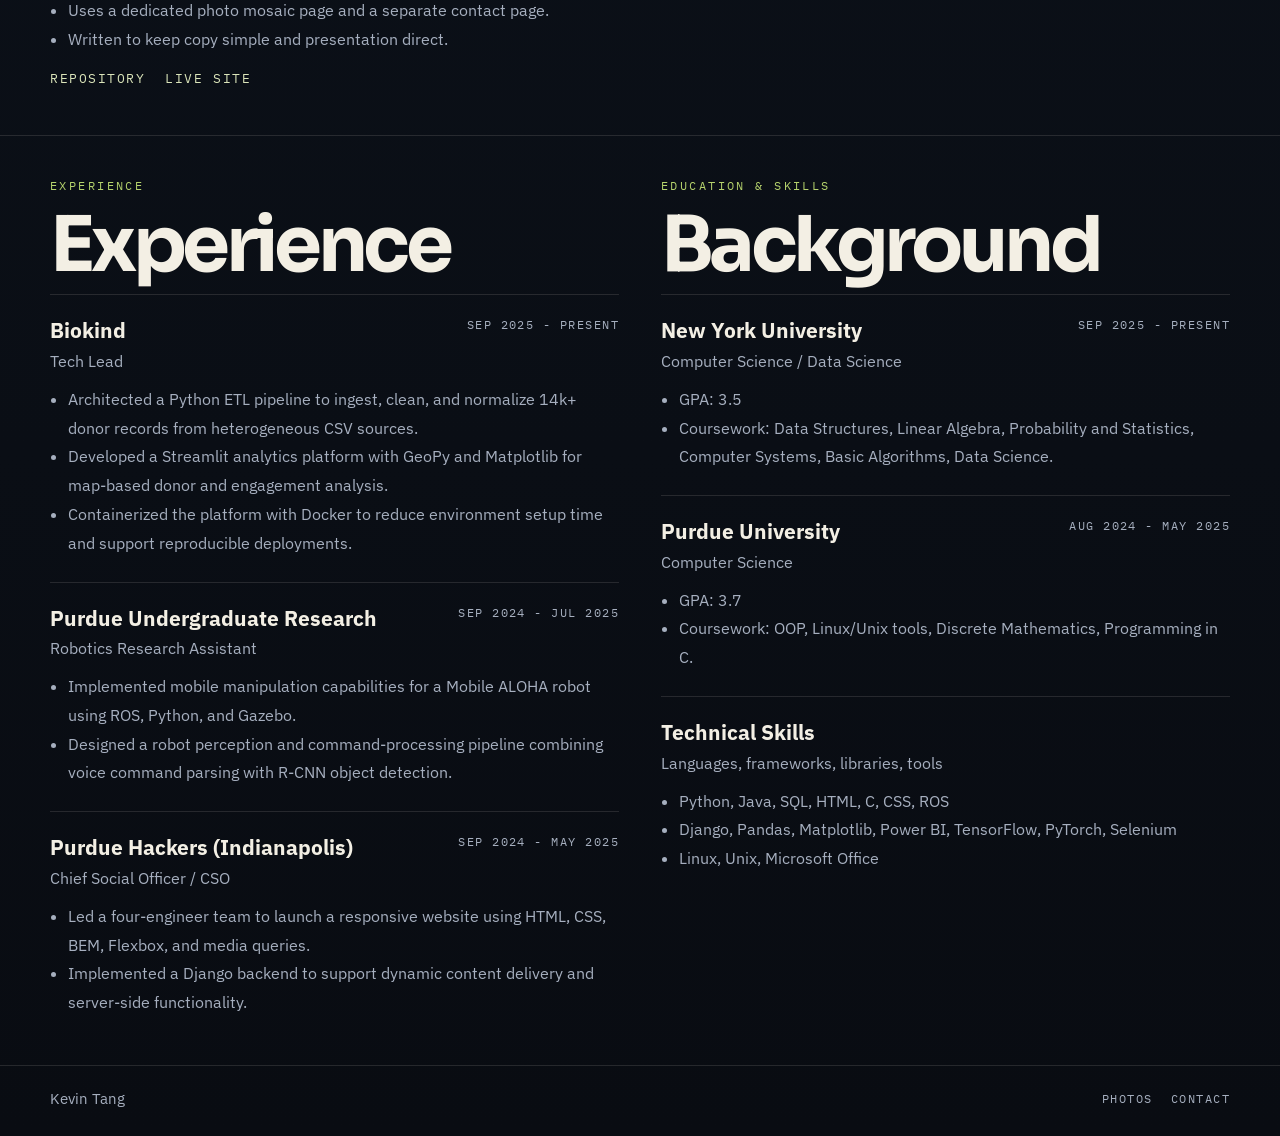
==== commit d6ce71fb: "added some changes" ====
--- a/index.html
+++ b/index.html
@@ -5,315 +5,248 @@
 <meta name="viewport" content="width=device-width, initial-scale=1" />
 <meta
   name="description"
-  content="Kevin Tang is an NYU computer science and data science student building products, shooting photography, and shipping clean technical work."
+  content="Kevin Tang is an NYU computer science and data science student with experience in ETL pipelines, analytics platforms, robotics research, and web development."
 />
 <title>Kevin Tang</title>
 
 <link rel="preconnect" href="https://fonts.googleapis.com" />
 <link rel="preconnect" href="https://fonts.gstatic.com" crossorigin />
 <link
-  href="https://fonts.googleapis.com/css2?family=Bebas+Neue&family=IBM+Plex+Mono:wght@400;500;600&family=Space+Grotesk:wght@400;500;700&display=swap"
+  href="https://fonts.googleapis.com/css2?family=IBM+Plex+Mono:wght@400;500&family=IBM+Plex+Sans:wght@400;500;600;700&family=Sora:wght@400;600;700&display=swap"
   rel="stylesheet"
 />
 
 <link rel="stylesheet" href="./styles.css" />
 </head>
 
-<body>
+<body class="page page-home" data-page="work">
 <div class="intro-screen" id="introScreen" aria-hidden="true">
   <canvas class="intro-screen__canvas" id="introCanvas"></canvas>
   <div class="intro-screen__copy">
-    <p class="kicker">SYSTEM BOOT</p>
+    <p class="eyebrow">System Boot</p>
     <h1>Kevin Tang</h1>
-    <p>Code. Camera. City nights. Clean builds.</p>
+    <p>Software, data, and photography.</p>
     <button class="intro-screen__skip" id="skipIntro" type="button">Skip intro</button>
   </div>
 </div>
 
 <header class="site-header">
   <div class="shell header-bar">
-    <a class="brand" href="#top">Kevin Tang</a>
+    <a class="brand" href="./index.html">Kevin Tang</a>
 
     <nav class="site-nav" aria-label="Primary">
-      <a class="site-nav__link" href="#work">Work</a>
-      <a class="site-nav__link" href="#soundtrack">Soundtrack</a>
-      <a class="site-nav__link" href="#photos">Photos</a>
-      <a class="site-nav__link" href="#contact">Contact</a>
+      <a class="site-nav__link" href="./index.html" data-nav="work">Work</a>
+      <a class="site-nav__link" href="./photos.html" data-nav="photos">Photos</a>
+      <a class="site-nav__link" href="./contact.html" data-nav="contact">Contact</a>
     </nav>
   </div>
 </header>
 
-<main id="top">
+<main>
   <section class="hero">
     <div class="shell hero-grid">
       <div class="hero-copy">
-        <p class="kicker">NYU CS + Data Science</p>
-        <h1>Built like a dev. Framed like a photographer.</h1>
-        <p class="hero-copy__lede">
-          I make software that works, looks sharp, and feels personal. I like analytics,
-          product builds, hackathon speed, and images that actually say something.
+        <p class="eyebrow">Computer Science / Data Science</p>
+        <h1>Software, data, and research work.</h1>
+        <p class="hero-lede">
+          Computer Science and Data Science student at NYU with experience in ETL pipelines,
+          analytics platforms, robotics research, and full-stack web development.
         </p>
 
-        <div class="hero-actions">
-          <a class="action action--primary" href="mailto:tk032606@gmail.com">Email me</a>
+        <div class="link-cluster">
+          <a class="icon-link" href="mailto:tk032606@gmail.com">
+            <svg class="icon" viewBox="0 0 24 24" aria-hidden="true">
+              <path d="M4 6h16v12H4z" fill="none" stroke="currentColor" stroke-width="1.6" />
+              <path d="m5 7 7 6 7-6" fill="none" stroke="currentColor" stroke-width="1.6" />
+            </svg>
+            <span>Email</span>
+          </a>
           <a
-            class="action"
+            class="icon-link"
             href="https://www.linkedin.com/in/kevin-tang1/"
             target="_blank"
             rel="noreferrer"
           >
-            LinkedIn
+            <svg class="icon" viewBox="0 0 24 24" aria-hidden="true">
+              <path d="M7 9v8M7 6.5v.1M11 17V9m0 2.3c.6-1.2 1.6-2 3.2-2 2.1 0 3.3 1.4 3.3 4V17" fill="none" stroke="currentColor" stroke-width="1.8" stroke-linecap="round" stroke-linejoin="round" />
+            </svg>
+            <span>LinkedIn</span>
           </a>
           <a
-            class="action"
+            class="icon-link"
             href="https://github.com/kevit03"
             target="_blank"
             rel="noreferrer"
           >
-            GitHub
-          </a>
-        </div>
-
-        <div class="quick-facts">
-          <div class="quick-facts__item">
-            <span class="quick-facts__label">Base</span>
-            <strong>New York City</strong>
-          </div>
-          <div class="quick-facts__item">
-            <span class="quick-facts__label">Focus</span>
-            <strong>Products, data, robotics</strong>
-          </div>
-          <div class="quick-facts__item">
-            <span class="quick-facts__label">Off-screen</span>
-            <strong>Photography, playlists, good light</strong>
-          </div>
-        </div>
+            <svg class="icon" viewBox="0 0 24 24" aria-hidden="true">
+              <path d="M9 18c-4 1.2-4-2-6-2m12 4v-3.1c0-.9.3-1.6.8-2.2 2.6-.3 5.2-1.3 5.2-5.8 0-1.3-.5-2.4-1.2-3.2.1-.3.5-1.5-.1-3.1 0 0-1-.3-3.3 1.2A11.7 11.7 0 0 0 12 6.8a11.7 11.7 0 0 0-3 .4C6.7 5.7 5.7 6 5.7 6c-.6 1.6-.2 2.8-.1 3.1C4.9 9.9 4.4 11 4.4 12.3c0 4.5 2.6 5.5 5.2 5.8.5.6.8 1.4.8 2.2V20" fill="none" stroke="currentColor" stroke-width="1.6" stroke-linecap="round" stroke-linejoin="round" />
+            </svg>
+            <span>GitHub</span>
+          </a>
+          <a class="icon-link" href="./assets/kevin-tang-software-resume.pdf" target="_blank" rel="noreferrer">
+            <svg class="icon" viewBox="0 0 24 24" aria-hidden="true">
+              <path d="M7 3h7l5 5v13H7z" fill="none" stroke="currentColor" stroke-width="1.6" />
+              <path d="M14 3v5h5M9 13h6M9 17h6" fill="none" stroke="currentColor" stroke-width="1.6" stroke-linecap="round" />
+            </svg>
+            <span>Resume</span>
+          </a>
+        </div>
+
+        <dl class="fact-list">
+          <div class="fact-list__item">
+            <dt>Now</dt>
+            <dd>New York University, College of Arts and Sciences</dd>
+          </div>
+          <div class="fact-list__item">
+            <dt>Program</dt>
+            <dd>Computer Science / Data Science</dd>
+          </div>
+          <div class="fact-list__item">
+            <dt>Based</dt>
+            <dd>Plainview, New York</dd>
+          </div>
+          <div class="fact-list__item">
+            <dt>Email</dt>
+            <dd>tk032606@gmail.com</dd>
+          </div>
+        </dl>
       </div>
 
-      <div class="hero-stage">
-        <article class="hero-stage__feature">
-          <p class="hero-stage__tag">FIELD NOTES 001</p>
-          <img
-            src="./images/web/image13.jpg"
-            alt="Pool hall portrait photographed by Kevin Tang."
-          />
-        </article>
-
-        <div class="hero-stage__stack">
-          <article class="hero-stage__card hero-stage__card--about">
-            <p class="kicker">About me</p>
-            <p>
-              I care about shipping work that is useful first, but I still want the visuals to
-              feel intentional.
-            </p>
-          </article>
-
-          <article class="hero-stage__card hero-stage__card--film">
-            <p class="kicker">Real photos only</p>
-            <div class="film-strip">
-              <img src="./images/thumbs/image7.jpg" alt="Grand Canyon landscape by Kevin Tang." />
-              <img src="./images/thumbs/image11.jpg" alt="Chicago river sunset by Kevin Tang." />
-              <img src="./images/thumbs/image15.jpg" alt="Snowy neighborhood at blue hour by Kevin Tang." />
-            </div>
-          </article>
-        </div>
-      </div>
+      <figure class="hero-image">
+        <img src="./images/web/image13.jpg" alt="Pool hall portrait photographed by Kevin Tang." />
+        <figcaption>Manhattan, New York</figcaption>
+      </figure>
     </div>
   </section>
 
-  <section class="identity-strip">
-    <div class="shell identity-strip__grid">
-      <div>
-        <p class="kicker">How I work</p>
-        <p class="identity-strip__line">Fast when I need to be. Clean when it matters. Better when both happen.</p>
-      </div>
-      <div>
-        <p class="kicker">What I like building</p>
-        <p class="identity-strip__line">Dashboards, ETL pipelines, MVPs, research tools, and sites that do not feel generic.</p>
-      </div>
-      <div>
-        <p class="kicker">Why photography stays here</p>
-        <p class="identity-strip__line">It keeps my taste honest. Framing matters in code too.</p>
-      </div>
-    </div>
-  </section>
-
-  <section class="section" id="work">
+  <section class="section">
     <div class="shell">
       <div class="section-heading">
-        <p class="kicker">Selected work</p>
-        <h2>Things I have built and the kind of problems I want more of.</h2>
-        <p>
-          These are pulled from GitHub and backed by real work in research, client delivery,
-          hackathons, and robotics.
-        </p>
+        <p class="eyebrow">Projects</p>
+        <h2>Selected projects</h2>
       </div>
 
-      <div class="project-grid" id="projectGrid" aria-live="polite"></div>
-
-      <div class="experience-layout">
-        <article class="experience-panel">
-          <div class="section-heading section-heading--tight">
-            <p class="kicker">Experience</p>
-            <h3>From research labs to client-facing builds.</h3>
-          </div>
-
-          <div class="timeline">
-            <article class="timeline__item">
-              <span class="timeline__year">2025 NOW</span>
-              <div>
-                <h4>Tech Lead · Biokind</h4>
-                <p>Built ETL pipelines, cleaned 14k+ donation records, and shipped analytics dashboards for Riverkeeper work.</p>
-              </div>
-            </article>
-
-            <article class="timeline__item">
-              <span class="timeline__year">2024 2025</span>
-              <div>
-                <h4>Robotics Research Assistant · Purdue</h4>
-                <p>Worked on mobile manipulation, voice-command workflows, and object detection for a Mobile ALOHA robot.</p>
-              </div>
-            </article>
-
-            <article class="timeline__item">
-              <span class="timeline__year">2024 2025</span>
-              <div>
-                <h4>Chief Social Officer · Purdue Hackers</h4>
-                <p>Led website work, shipped responsive frontend builds, and handled the mix of fast iteration and public-facing polish.</p>
-              </div>
-            </article>
-
-            <article class="timeline__item">
-              <span class="timeline__year">2021 2024</span>
-              <div>
-                <h4>Head of Programming · POBOT FRC 353</h4>
-                <p>Built drive systems, autonomous tooling, and robot code that had to perform under real constraints.</p>
-              </div>
-            </article>
-          </div>
-        </article>
-
-        <aside class="signal-panel">
-          <p class="kicker">Current signal</p>
-          <ul class="signal-list">
-            <li>Looking for technical work with real ownership.</li>
-            <li>Best at the overlap of engineering, data, and product sense.</li>
-            <li>Still bringing a camera almost everywhere.</li>
-          </ul>
-        </aside>
-      </div>
+      <div class="project-list" id="projectList" aria-live="polite"></div>
     </div>
   </section>
 
-  <section class="section soundtrack" id="soundtrack">
-    <div class="shell soundtrack-grid">
-      <div class="section-heading section-heading--tight">
-        <p class="kicker">Soundtrack</p>
-        <h2>Part record sleeve, part late-night coding desk.</h2>
-        <p>
-          I cut the direct Spotify plug and turned it into something cleaner: a visual section
-          about what music does for the workflow.
-        </p>
-      </div>
-
-      <div class="soundtrack-layout">
-        <article class="record-stage">
-          <div class="record-stage__disc">
-            <div class="record-stage__grooves"></div>
-            <div class="record-stage__label">
-              <span>Kevin Tang</span>
-              <small>LinkedIn / GitHub / Focus Mode</small>
-            </div>
-          </div>
-        </article>
-
-        <article class="spotify-panel">
-          <div class="spotify-panel__header">
-            <p class="kicker">Listening window</p>
-            <a
-              href="https://open.spotify.com/user/u0d2nlrisa61fou3uoeslyi27?si=41f4f7a479f74d80"
-              target="_blank"
-              rel="noreferrer"
-            >
-              Open Spotify
-            </a>
-          </div>
-
-          <img
-            class="spotify-panel__shot"
-            src="https://upload.wikimedia.org/wikipedia/commons/6/65/Screenshot_of_spotify_on_ios.png"
-            alt="Spotify mobile app screenshot."
-          />
-
-          <p class="spotify-panel__copy">
-            Playlists are part of how I lock in. This section stays because it is real, just
-            not as a random button anymore.
-          </p>
-        </article>
-      </div>
-    </div>
-  </section>
-
-  <section class="section photos" id="photos">
-    <div class="shell photos-grid">
-      <div class="section-heading">
-        <p class="kicker">Photography</p>
-        <h2>Photos I took. Cities, trips, food, light, people, timing.</h2>
-        <p>
-          This stays personal on purpose. No generated filler. Just frames that say how I see
-          things.
-        </p>
-      </div>
-
-      <div class="photo-showcase">
-        <article class="photo-showcase__viewer">
-          <img id="galleryImage" class="gallery-image" alt="" />
-
-          <div class="photo-showcase__meta">
-            <div class="photo-showcase__line">
-              <span id="galleryTitle"></span>
-              <span class="photo-showcase__slash">/</span>
-              <span id="galleryCaption"></span>
-            </div>
-            <p id="galleryDescription"></p>
-            <div class="photo-showcase__line photo-showcase__line--small">
-              <span id="galleryLocation"></span>
-              <span class="photo-showcase__slash">/</span>
-              <span id="galleryCamera"></span>
-            </div>
-          </div>
-        </article>
-
-        <div id="galleryGrid" class="contact-sheet" aria-label="Photography selection"></div>
-      </div>
-    </div>
-  </section>
-
-  <section class="section contact" id="contact">
-    <div class="shell contact-layout">
-      <div class="section-heading section-heading--tight">
-        <p class="kicker">Contact</p>
-        <h2>Simple is better.</h2>
-        <p>If you want to build something, talk through an idea, or just reach out, this is enough.</p>
-      </div>
-
-      <div class="contact-list">
-        <a class="contact-row" href="mailto:tk032606@gmail.com">
-          <span>Email</span>
-          <strong>tk032606@gmail.com</strong>
-        </a>
-        <a class="contact-row" href="https://www.linkedin.com/in/kevin-tang1/" target="_blank" rel="noreferrer">
-          <span>LinkedIn</span>
-          <strong>linkedin.com/in/kevin-tang1</strong>
-        </a>
-        <a class="contact-row" href="https://github.com/kevit03" target="_blank" rel="noreferrer">
-          <span>GitHub</span>
-          <strong>github.com/kevit03</strong>
-        </a>
-      </div>
+  <section class="section">
+    <div class="shell columns-two">
+      <section>
+        <div class="section-heading section-heading--compact">
+          <p class="eyebrow">Experience</p>
+          <h2>Experience</h2>
+        </div>
+
+        <div class="entry-list">
+          <article class="entry">
+            <div class="entry__meta">
+              <div>
+                <h3>Biokind</h3>
+                <p>Tech Lead</p>
+              </div>
+              <span>Sep 2025 - Present</span>
+            </div>
+            <ul class="entry__points">
+              <li>Architected a Python ETL pipeline to ingest, clean, and normalize 14k+ donor records from heterogeneous CSV sources.</li>
+              <li>Developed a Streamlit analytics platform with GeoPy and Matplotlib for map-based donor and engagement analysis.</li>
+              <li>Containerized the platform with Docker to reduce environment setup time and support reproducible deployments.</li>
+            </ul>
+          </article>
+
+          <article class="entry">
+            <div class="entry__meta">
+              <div>
+                <h3>Purdue Undergraduate Research</h3>
+                <p>Robotics Research Assistant</p>
+              </div>
+              <span>Sep 2024 - Jul 2025</span>
+            </div>
+            <ul class="entry__points">
+              <li>Implemented mobile manipulation capabilities for a Mobile ALOHA robot using ROS, Python, and Gazebo.</li>
+              <li>Designed a robot perception and command-processing pipeline combining voice command parsing with R-CNN object detection.</li>
+            </ul>
+          </article>
+
+          <article class="entry">
+            <div class="entry__meta">
+              <div>
+                <h3>Purdue Hackers (Indianapolis)</h3>
+                <p>Chief Social Officer / CSO</p>
+              </div>
+              <span>Sep 2024 - May 2025</span>
+            </div>
+            <ul class="entry__points">
+              <li>Led a four-engineer team to launch a responsive website using HTML, CSS, BEM, Flexbox, and media queries.</li>
+              <li>Implemented a Django backend to support dynamic content delivery and server-side functionality.</li>
+            </ul>
+          </article>
+        </div>
+      </section>
+
+      <section>
+        <div class="section-heading section-heading--compact">
+          <p class="eyebrow">Education & Skills</p>
+          <h2>Background</h2>
+        </div>
+
+        <div class="entry-list">
+          <article class="entry">
+            <div class="entry__meta">
+              <div>
+                <h3>New York University</h3>
+                <p>Computer Science / Data Science</p>
+              </div>
+              <span>Sep 2025 - Present</span>
+            </div>
+            <ul class="entry__points">
+              <li>GPA: 3.5</li>
+              <li>Coursework: Data Structures, Linear Algebra, Probability and Statistics, Computer Systems, Basic Algorithms, Data Science.</li>
+            </ul>
+          </article>
+
+          <article class="entry">
+            <div class="entry__meta">
+              <div>
+                <h3>Purdue University</h3>
+                <p>Computer Science</p>
+              </div>
+              <span>Aug 2024 - May 2025</span>
+            </div>
+            <ul class="entry__points">
+              <li>GPA: 3.7</li>
+              <li>Coursework: OOP, Linux/Unix tools, Discrete Mathematics, Programming in C.</li>
+            </ul>
+          </article>
+
+          <article class="entry">
+            <div class="entry__meta">
+              <div>
+                <h3>Technical Skills</h3>
+                <p>Languages, frameworks, libraries, tools</p>
+              </div>
+            </div>
+            <ul class="entry__points">
+              <li>Python, Java, SQL, HTML, C, CSS, ROS</li>
+              <li>Django, Pandas, Matplotlib, Power BI, TensorFlow, PyTorch, Selenium</li>
+              <li>Linux, Unix, Microsoft Office</li>
+            </ul>
+          </article>
+        </div>
+      </section>
     </div>
   </section>
 </main>
+
+<footer class="site-footer">
+  <div class="shell site-footer__inner">
+    <p>Kevin Tang</p>
+    <div class="site-footer__links">
+      <a href="./photos.html">Photos</a>
+      <a href="./contact.html">Contact</a>
+    </div>
+  </div>
+</footer>
 
 <script src="./app.js" defer></script>
 </body>
--- a/styles.css
+++ b/styles.css
@@ -1,17 +1,14 @@
 :root {
-  --bg: #05070d;
-  --bg-soft: #0c1020;
-  --panel: rgba(8, 12, 22, 0.92);
-  --panel-2: rgba(15, 22, 39, 0.9);
-  --line: rgba(144, 255, 72, 0.25);
-  --line-strong: rgba(255, 111, 77, 0.5);
-  --text: #f6f0d9;
-  --muted: #9ca7c2;
-  --green: #92ff48;
-  --blue: #2f79ff;
-  --orange: #ff6f4d;
-  --yellow: #ffd54c;
-  --shadow: 0 22px 70px rgba(0, 0, 0, 0.35);
+  --bg: #090c12;
+  --bg-soft: #0f141d;
+  --surface: #111722;
+  --text: #f3efe4;
+  --muted: #a6afbf;
+  --line: rgba(243, 239, 228, 0.12);
+  --line-strong: rgba(182, 211, 109, 0.4);
+  --accent: #b6d36d;
+  --accent-soft: #dbe5ba;
+  --shadow: 0 24px 70px rgba(0, 0, 0, 0.34);
 }
 
 * {
@@ -25,24 +22,12 @@
 body {
   margin: 0;
   min-height: 100vh;
-  font-family: "Space Grotesk", sans-serif;
+  font-family: "IBM Plex Sans", sans-serif;
   color: var(--text);
   background:
-    radial-gradient(circle at top left, rgba(47, 121, 255, 0.18), transparent 28%),
-    radial-gradient(circle at 80% 20%, rgba(146, 255, 72, 0.12), transparent 22%),
-    linear-gradient(180deg, #060810 0%, #080b15 52%, #05070d 100%);
-}
-
-body::before {
-  content: "";
-  position: fixed;
-  inset: 0;
-  pointer-events: none;
-  background:
-    linear-gradient(rgba(255, 255, 255, 0.015) 1px, transparent 1px),
-    linear-gradient(90deg, rgba(255, 255, 255, 0.015) 1px, transparent 1px);
-  background-size: 100% 28px, 28px 100%;
-  opacity: 0.32;
+    radial-gradient(circle at top left, rgba(182, 211, 109, 0.08), transparent 24%),
+    radial-gradient(circle at 85% 15%, rgba(76, 100, 144, 0.16), transparent 26%),
+    linear-gradient(180deg, #0a0d13 0%, #0b1018 50%, #090c12 100%);
 }
 
 img {
@@ -61,18 +46,63 @@
 }
 
 .shell {
-  width: min(1220px, calc(100% - 32px));
+  width: min(1180px, calc(100% - 32px));
   margin: 0 auto;
 }
 
-.kicker {
-  margin: 0 0 14px;
-  font-family: "IBM Plex Mono", monospace;
-  font-size: 0.78rem;
-  font-weight: 500;
-  letter-spacing: 0.22em;
-  text-transform: uppercase;
-  color: var(--green);
+.eyebrow {
+  margin: 0 0 16px;
+  font-family: "IBM Plex Mono", monospace;
+  font-size: 0.76rem;
+  letter-spacing: 0.2em;
+  text-transform: uppercase;
+  color: var(--accent);
+}
+
+.site-header {
+  position: sticky;
+  top: 0;
+  z-index: 30;
+  border-bottom: 1px solid var(--line);
+  background: rgba(9, 12, 18, 0.86);
+  backdrop-filter: blur(18px);
+}
+
+.header-bar {
+  display: flex;
+  align-items: center;
+  justify-content: space-between;
+  gap: 24px;
+  padding: 18px 0;
+}
+
+.brand {
+  text-decoration: none;
+  font-family: "Sora", sans-serif;
+  font-size: 1.18rem;
+  font-weight: 600;
+  letter-spacing: -0.03em;
+}
+
+.site-nav {
+  display: flex;
+  flex-wrap: wrap;
+  gap: 22px;
+}
+
+.site-nav__link {
+  text-decoration: none;
+  font-family: "IBM Plex Mono", monospace;
+  font-size: 0.8rem;
+  letter-spacing: 0.12em;
+  text-transform: uppercase;
+  color: var(--muted);
+}
+
+.site-nav__link:hover,
+.site-nav__link:focus-visible,
+.site-nav__link.is-active {
+  color: var(--text);
 }
 
 .intro-screen {
@@ -81,8 +111,8 @@
   z-index: 100;
   display: grid;
   place-items: center;
-  background: rgba(4, 7, 12, 0.97);
-  transition: opacity 420ms ease, visibility 420ms ease;
+  background: rgba(5, 8, 13, 0.97);
+  transition: opacity 360ms ease, visibility 360ms ease;
 }
 
 .intro-screen.is-hidden {
@@ -100,200 +130,126 @@
 .intro-screen__copy {
   position: relative;
   z-index: 1;
-  width: min(680px, calc(100% - 40px));
+  width: min(640px, calc(100% - 40px));
   padding: 32px;
-  border: 1px solid rgba(146, 255, 72, 0.4);
-  background: rgba(4, 8, 14, 0.74);
+  border: 1px solid rgba(182, 211, 109, 0.32);
+  background: rgba(8, 12, 18, 0.72);
   box-shadow: var(--shadow);
-  text-align: left;
 }
 
 .intro-screen__copy h1 {
   margin: 0;
-  font-family: "Bebas Neue", sans-serif;
-  font-size: clamp(4rem, 16vw, 9rem);
-  line-height: 0.88;
-  letter-spacing: 0.04em;
+  font-family: "Sora", sans-serif;
+  font-size: clamp(3rem, 12vw, 5.8rem);
+  line-height: 0.95;
+  letter-spacing: -0.06em;
 }
 
 .intro-screen__copy p:last-of-type {
-  margin: 12px 0 0;
-  max-width: 28ch;
-  color: var(--muted);
-  font-size: 1.1rem;
-}
-
-.intro-screen__skip {
+  margin: 14px 0 0;
+  color: var(--muted);
+  font-size: 1.02rem;
+}
+
+.intro-screen__skip,
+.text-button {
   margin-top: 24px;
-  border: 1px solid rgba(246, 240, 217, 0.18);
-  padding: 12px 18px;
+  padding: 0;
+  border: none;
   cursor: pointer;
-  text-transform: uppercase;
+  font-family: "IBM Plex Mono", monospace;
+  font-size: 0.8rem;
   letter-spacing: 0.12em;
-}
-
-.site-header {
-  position: sticky;
-  top: 0;
-  z-index: 30;
-  border-bottom: 1px solid rgba(146, 255, 72, 0.1);
-  background: rgba(5, 7, 13, 0.82);
-  backdrop-filter: blur(18px);
-}
-
-.header-bar {
-  display: flex;
-  align-items: center;
-  justify-content: space-between;
-  gap: 20px;
-  padding: 16px 0;
-}
-
-.brand {
-  text-decoration: none;
-  font-family: "Bebas Neue", sans-serif;
-  font-size: 2.1rem;
-  letter-spacing: 0.08em;
-}
-
-.site-nav {
+  text-transform: uppercase;
+  color: var(--accent-soft);
+}
+
+.text-button {
+  margin-top: 0;
+}
+
+.intro-screen__skip:hover,
+.intro-screen__skip:focus-visible,
+.text-button:hover,
+.text-button:focus-visible {
+  color: var(--text);
+}
+
+.hero,
+.page-header,
+.section {
+  padding: 42px 0 48px;
+}
+
+.hero-grid {
+  display: grid;
+  grid-template-columns: minmax(0, 1fr) minmax(320px, 480px);
+  gap: 36px;
+  align-items: start;
+}
+
+.hero-copy h1,
+.page-header h1,
+.section-heading h2 {
+  margin: 0;
+  font-family: "Sora", sans-serif;
+  font-size: clamp(2.9rem, 6vw, 4.8rem);
+  line-height: 0.96;
+  letter-spacing: -0.06em;
+}
+
+.hero-lede,
+.page-header__copy,
+.gallery-copy {
+  margin: 18px 0 0;
+  max-width: 40rem;
+  color: var(--muted);
+  line-height: 1.8;
+  font-size: 1.04rem;
+}
+
+.link-cluster,
+.gallery-controls {
   display: flex;
   flex-wrap: wrap;
-  gap: 18px;
-}
-
-.site-nav__link {
-  text-decoration: none;
-  font-family: "IBM Plex Mono", monospace;
-  font-size: 0.85rem;
-  letter-spacing: 0.12em;
-  text-transform: uppercase;
-  color: var(--muted);
-}
-
-.site-nav__link:hover,
-.site-nav__link:focus-visible,
-.site-nav__link.is-active {
-  color: var(--green);
-}
-
-.hero {
-  padding: 44px 0 32px;
-}
-
-.hero-grid {
-  display: grid;
-  grid-template-columns: minmax(0, 1fr) minmax(360px, 520px);
-  gap: 28px;
-  align-items: stretch;
-}
-
-.hero-copy,
-.hero-stage__feature,
-.hero-stage__card,
-.project,
-.experience-panel,
-.signal-panel,
-.record-stage,
-.spotify-panel,
-.photo-showcase__viewer,
-.contact-sheet button,
-.contact-row {
-  position: relative;
-  border: 1px solid rgba(146, 255, 72, 0.18);
-  background: linear-gradient(180deg, rgba(9, 14, 26, 0.92), rgba(7, 11, 20, 0.98));
-  box-shadow: var(--shadow);
-}
-
-.hero-copy {
-  padding: clamp(28px, 5vw, 56px);
-  min-height: 100%;
-}
-
-.hero-copy h1,
-.section-heading h2,
-.section-heading h3 {
-  margin: 0;
-  font-family: "Bebas Neue", sans-serif;
-  font-weight: 400;
-  font-size: clamp(4.3rem, 12vw, 8rem);
-  line-height: 0.88;
-  letter-spacing: 0.03em;
-}
-
-.section-heading h2,
-.section-heading h3 {
-  font-size: clamp(2.8rem, 7vw, 4.8rem);
-}
-
-.hero-copy__lede,
-.section-heading p:last-child,
-.hero-stage__card p,
-.timeline__item p,
-.spotify-panel__copy,
-.photo-showcase__meta p {
-  color: var(--muted);
-  line-height: 1.75;
-}
-
-.hero-copy__lede {
-  max-width: 34rem;
-  margin: 22px 0 0;
-  font-size: 1.08rem;
-}
-
-.hero-actions,
-.quick-facts,
-.hero-stage__stack,
-.soundtrack-layout,
-.contact-list {
-  display: grid;
-  gap: 14px;
-}
-
-.hero-actions {
-  grid-template-columns: repeat(3, max-content);
-  margin-top: 28px;
-}
-
-.action {
+  gap: 18px 24px;
+  margin-top: 26px;
+}
+
+.icon-link {
   display: inline-flex;
   align-items: center;
-  justify-content: center;
-  min-height: 48px;
-  padding: 0 18px;
-  border: 1px solid rgba(246, 240, 217, 0.15);
+  gap: 10px;
   text-decoration: none;
-  text-transform: uppercase;
-  letter-spacing: 0.08em;
-}
-
-.action:hover,
-.action:focus-visible {
-  border-color: var(--green);
-  color: var(--green);
-}
-
-.action--primary {
-  background: var(--green);
-  border-color: var(--green);
-  color: #061006;
-  font-weight: 700;
-}
-
-.quick-facts {
-  grid-template-columns: repeat(3, minmax(0, 1fr));
-  margin-top: 30px;
-}
-
-.quick-facts__item {
-  border-top: 3px solid var(--orange);
-  padding-top: 12px;
-}
-
-.quick-facts__label {
-  display: block;
-  margin-bottom: 10px;
+  padding-bottom: 6px;
+  border-bottom: 1px solid transparent;
+}
+
+.icon-link:hover,
+.icon-link:focus-visible {
+  border-bottom-color: var(--accent);
+}
+
+.icon {
+  width: 18px;
+  height: 18px;
+  flex: 0 0 18px;
+}
+
+.fact-list {
+  margin: 34px 0 0;
+  display: grid;
+  grid-template-columns: repeat(2, minmax(0, 1fr));
+  gap: 18px 28px;
+}
+
+.fact-list__item {
+  padding-top: 14px;
+  border-top: 1px solid var(--line);
+}
+
+.fact-list dt {
+  margin: 0 0 8px;
   font-family: "IBM Plex Mono", monospace;
   font-size: 0.74rem;
   letter-spacing: 0.14em;
@@ -301,323 +257,144 @@
   color: var(--muted);
 }
 
-.hero-stage {
-  display: grid;
-  gap: 16px;
-}
-
-.hero-stage__feature {
-  min-height: 540px;
-  overflow: hidden;
-}
-
-.hero-stage__feature img {
-  width: 100%;
-  height: 100%;
-  object-fit: cover;
-}
-
-.hero-stage__tag {
-  position: absolute;
-  left: 16px;
-  top: 16px;
-  z-index: 1;
-  margin: 0;
-  padding: 8px 12px;
-  background: rgba(5, 7, 13, 0.85);
-  font-family: "IBM Plex Mono", monospace;
-  font-size: 0.72rem;
-  letter-spacing: 0.16em;
-  color: var(--yellow);
-}
-
-.hero-stage__stack {
-  grid-template-columns: 1fr 1.15fr;
-}
-
-.hero-stage__card {
-  padding: 18px;
-}
-
-.film-strip {
-  display: grid;
-  grid-template-columns: repeat(3, minmax(0, 1fr));
-  gap: 8px;
-}
-
-.film-strip img {
-  width: 100%;
-  aspect-ratio: 0.72;
-  object-fit: cover;
-  filter: saturate(1.05) contrast(1.04);
-}
-
-.identity-strip {
-  padding: 0 0 20px;
-}
-
-.identity-strip__grid {
-  display: grid;
-  grid-template-columns: repeat(3, minmax(0, 1fr));
-  gap: 16px;
-}
-
-.identity-strip__grid > div {
-  padding: 20px 0 0;
-  border-top: 1px solid rgba(146, 255, 72, 0.25);
-}
-
-.identity-strip__line {
+.fact-list dd {
   margin: 0;
   font-size: 1rem;
+  line-height: 1.6;
+}
+
+.hero-image img {
+  width: 100%;
+  aspect-ratio: 4 / 5;
+  object-fit: cover;
+  box-shadow: var(--shadow);
+}
+
+.hero-image figcaption {
+  margin-top: 12px;
+  font-family: "IBM Plex Mono", monospace;
+  font-size: 0.76rem;
+  letter-spacing: 0.12em;
+  text-transform: uppercase;
+  color: var(--muted);
+}
+
+.section {
+  border-top: 1px solid var(--line);
+}
+
+.section-heading {
+  margin-bottom: 24px;
+}
+
+.section-heading--compact {
+  margin-bottom: 12px;
+}
+
+.project-list,
+.entry-list {
+  display: grid;
+  gap: 24px;
+}
+
+.project-row,
+.entry,
+.contact-row {
+  padding-top: 22px;
+  border-top: 1px solid var(--line);
+}
+
+.project-row__meta,
+.entry__meta {
+  display: flex;
+  justify-content: space-between;
+  gap: 16px;
+  align-items: flex-start;
+}
+
+.project-row__meta span,
+.entry__meta span {
+  font-family: "IBM Plex Mono", monospace;
+  font-size: 0.76rem;
+  letter-spacing: 0.12em;
+  text-transform: uppercase;
+  color: var(--muted);
+  white-space: nowrap;
+}
+
+.project-row h3,
+.entry h3 {
+  margin: 0;
+  font-size: 1.32rem;
+  line-height: 1.3;
+}
+
+.project-row p,
+.entry p {
+  margin: 6px 0 0;
+  color: var(--muted);
+}
+
+.project-row__summary {
+  margin: 14px 0 0;
+  color: var(--text);
+  font-size: 1rem;
   line-height: 1.7;
 }
 
-.section {
-  padding: 38px 0 44px;
-}
-
-.section-heading {
-  max-width: 860px;
-  margin-bottom: 28px;
-}
-
-.section-heading--tight {
-  margin-bottom: 18px;
-}
-
-.project-grid {
+.project-row__points,
+.entry__points {
+  margin: 14px 0 0;
+  padding-left: 18px;
+  color: var(--muted);
+  line-height: 1.8;
+}
+
+.project-row__links {
+  display: flex;
+  flex-wrap: wrap;
+  gap: 20px;
+  margin-top: 16px;
+}
+
+.project-row__links a {
+  font-family: "IBM Plex Mono", monospace;
+  font-size: 0.8rem;
+  letter-spacing: 0.12em;
+  text-transform: uppercase;
+  text-decoration: none;
+  color: var(--accent-soft);
+}
+
+.project-row__links a:hover,
+.project-row__links a:focus-visible {
+  color: var(--text);
+}
+
+.columns-two {
   display: grid;
   grid-template-columns: repeat(2, minmax(0, 1fr));
-  gap: 16px;
-}
-
-.project {
-  display: grid;
-  gap: 18px;
-  padding: 24px;
-}
-
-.project__top {
-  display: flex;
-  justify-content: space-between;
-  gap: 12px;
-  align-items: flex-start;
-}
-
-.project__eyebrow,
-.project__meta span {
-  display: inline-flex;
-  align-items: center;
-  padding: 8px 10px;
-  border: 1px solid rgba(246, 240, 217, 0.12);
-  font-family: "IBM Plex Mono", monospace;
-  font-size: 0.74rem;
-  text-transform: uppercase;
-  letter-spacing: 0.12em;
-}
-
-.project__eyebrow {
-  color: var(--orange);
-}
-
-.project__title {
-  margin: 0 0 12px;
-  font-size: 1.8rem;
-  line-height: 1.05;
-}
-
-.project__desc {
-  margin: 0;
-  color: var(--muted);
-  line-height: 1.75;
-}
-
-.project__meta {
-  display: flex;
-  flex-wrap: wrap;
-  gap: 10px;
-}
-
-.project__links {
-  display: flex;
-  flex-wrap: wrap;
-  gap: 12px;
-}
-
-.experience-layout,
-.soundtrack-grid,
-.photos-grid,
-.contact-layout {
-  display: grid;
-  gap: 24px;
-}
-
-.experience-layout {
-  grid-template-columns: minmax(0, 1.2fr) minmax(280px, 0.8fr);
-  margin-top: 28px;
-}
-
-.experience-panel,
-.signal-panel,
-.record-stage,
-.spotify-panel,
-.photo-showcase__viewer {
-  padding: 24px;
-}
-
-.timeline {
-  display: grid;
-  gap: 18px;
-}
-
-.timeline__item {
-  display: grid;
-  grid-template-columns: 120px minmax(0, 1fr);
-  gap: 16px;
-  padding-top: 16px;
-  border-top: 1px solid rgba(146, 255, 72, 0.15);
-}
-
-.timeline__year {
-  font-family: "IBM Plex Mono", monospace;
-  font-size: 0.78rem;
-  letter-spacing: 0.14em;
-  text-transform: uppercase;
-  color: var(--orange);
-}
-
-.timeline__item h4 {
-  margin: 0 0 8px;
-  font-size: 1.1rem;
-}
-
-.timeline__item p,
-.signal-list {
-  margin: 0;
-}
-
-.signal-list {
-  padding-left: 18px;
-  line-height: 1.9;
-  color: var(--muted);
-}
-
-.soundtrack-grid,
-.photos-grid,
-.contact-layout {
-  grid-template-columns: 1fr;
-}
-
-.soundtrack-layout {
-  grid-template-columns: minmax(300px, 420px) minmax(0, 1fr);
+  gap: 42px;
+}
+
+.page-header {
+  padding-bottom: 20px;
+}
+
+.gallery-shell {
+  display: grid;
+  grid-template-columns: minmax(320px, 0.92fr) minmax(0, 1.08fr);
+  gap: 28px;
   align-items: start;
 }
 
-.record-stage {
-  min-height: 420px;
-  display: grid;
-  place-items: center;
-  overflow: hidden;
-}
-
-.record-stage::before {
-  content: "";
-  position: absolute;
-  inset: 0;
-  background:
-    linear-gradient(135deg, rgba(47, 121, 255, 0.09), transparent 40%),
-    radial-gradient(circle at center, rgba(255, 111, 77, 0.14), transparent 52%);
-}
-
-.record-stage__disc {
-  position: relative;
-  width: min(78vw, 320px);
-  aspect-ratio: 1;
-  border-radius: 50%;
-  background:
-    radial-gradient(circle at center, #2d3340 0 14%, #0f1117 14% 20%, #0a0c11 20% 100%);
-  animation: spin-record 11s linear infinite;
-  box-shadow: 0 0 0 18px rgba(255, 255, 255, 0.03);
-}
-
-.record-stage__grooves,
-.record-stage__label {
-  position: absolute;
-  inset: 0;
-  border-radius: 50%;
-}
-
-.record-stage__grooves {
-  background:
-    repeating-radial-gradient(circle at center, transparent 0 8px, rgba(255, 255, 255, 0.04) 8px 10px);
-}
-
-.record-stage__label {
-  inset: 24%;
-  display: grid;
-  place-items: center;
-  text-align: center;
-  padding: 18px;
-  background:
-    radial-gradient(circle at 35% 35%, rgba(255, 213, 76, 0.9), rgba(255, 111, 77, 0.9));
-  color: #171109;
-}
-
-.record-stage__label span {
-  display: block;
-  font-family: "Bebas Neue", sans-serif;
-  font-size: 2.5rem;
-  letter-spacing: 0.06em;
-  line-height: 0.95;
-}
-
-.record-stage__label small {
-  display: block;
-  margin-top: 8px;
-  font-family: "IBM Plex Mono", monospace;
-  font-size: 0.7rem;
-  text-transform: uppercase;
-  letter-spacing: 0.12em;
-}
-
-.spotify-panel__header,
-.photo-showcase__line,
-.contact-row {
-  display: flex;
-  align-items: center;
-  justify-content: space-between;
-  gap: 14px;
-}
-
-.spotify-panel__header a {
-  color: var(--green);
-  text-decoration: none;
-  text-transform: uppercase;
-  font-family: "IBM Plex Mono", monospace;
-  font-size: 0.78rem;
-  letter-spacing: 0.14em;
-}
-
-.spotify-panel__shot {
-  width: 100%;
-  margin-top: 14px;
-  border: 1px solid rgba(246, 240, 217, 0.1);
-}
-
-.spotify-panel__copy {
-  margin: 16px 0 0;
-}
-
-.photo-showcase {
-  display: grid;
-  grid-template-columns: minmax(340px, 1fr) minmax(0, 0.95fr);
-  gap: 18px;
-  align-items: start;
-}
-
-.photo-showcase__viewer {
-  min-height: 100%;
+.gallery-spotlight {
+  position: sticky;
+  top: 96px;
+}
+
+.gallery-spotlight__media {
+  box-shadow: var(--shadow);
 }
 
 .gallery-image {
@@ -626,56 +403,78 @@
   object-fit: cover;
 }
 
-.photo-showcase__meta {
+.gallery-spotlight__meta {
   padding-top: 18px;
 }
 
-.photo-showcase__line {
-  justify-content: flex-start;
+.gallery-copy--small {
+  font-size: 0.96rem;
+}
+
+.gallery-meta-line {
+  display: flex;
+  align-items: center;
   flex-wrap: wrap;
-  font-family: "IBM Plex Mono", monospace;
-  font-size: 0.82rem;
-  letter-spacing: 0.08em;
-  text-transform: uppercase;
-}
-
-.photo-showcase__line--small {
-  color: var(--green);
-}
-
-.photo-showcase__slash {
-  color: var(--orange);
-}
-
-.contact-sheet {
-  display: grid;
-  grid-template-columns: repeat(3, minmax(0, 1fr));
   gap: 12px;
-}
-
-.contact-sheet button {
+  margin-top: 14px;
+  font-family: "IBM Plex Mono", monospace;
+  font-size: 0.78rem;
+  letter-spacing: 0.12em;
+  text-transform: uppercase;
+  color: var(--muted);
+}
+
+.gallery-meta-line__divider {
+  width: 4px;
+  height: 4px;
+  background: var(--accent);
+}
+
+.mosaic-grid {
+  display: grid;
+  grid-template-columns: repeat(4, minmax(0, 1fr));
+  gap: 12px;
+  grid-auto-flow: dense;
+  grid-auto-rows: 120px;
+}
+
+.photo-tile {
+  position: relative;
   padding: 0;
   overflow: hidden;
+  border: 1px solid var(--line);
   cursor: pointer;
   transition: transform 180ms ease, border-color 180ms ease;
 }
 
-.contact-sheet button:hover,
-.contact-sheet button:focus-visible,
-.contact-sheet button.is-active {
+.photo-tile:hover,
+.photo-tile:focus-visible,
+.photo-tile.is-active {
   transform: translateY(-2px);
-  border-color: var(--green);
+  border-color: var(--accent);
 }
 
 .photo-tile img {
   width: 100%;
-  aspect-ratio: 1;
+  height: 100%;
   object-fit: cover;
 }
 
+.photo-tile::after {
+  content: "";
+  position: absolute;
+  inset: auto 0 0;
+  height: 58%;
+  background: linear-gradient(180deg, transparent, rgba(9, 12, 18, 0.88));
+  pointer-events: none;
+}
+
 .photo-tile__meta {
-  display: block;
-  padding: 12px;
+  position: absolute;
+  left: 14px;
+  right: 14px;
+  bottom: 14px;
+  z-index: 1;
   text-align: left;
 }
 
@@ -685,111 +484,171 @@
 }
 
 .photo-tile__title {
-  font-weight: 700;
+  font-weight: 600;
 }
 
 .photo-tile__caption {
   margin-top: 4px;
-  color: var(--muted);
-  font-size: 0.88rem;
-}
-
-.contact-list {
-  gap: 12px;
+  font-size: 0.86rem;
+  color: rgba(243, 239, 228, 0.8);
+}
+
+.photo-tile--feature {
+  grid-column: span 2;
+  grid-row: span 3;
+}
+
+.photo-tile--wide {
+  grid-column: span 2;
+  grid-row: span 2;
+}
+
+.photo-tile--tall {
+  grid-row: span 3;
+}
+
+.photo-tile--large {
+  grid-column: span 2;
+  grid-row: span 3;
+}
+
+.photo-tile--standard {
+  grid-row: span 2;
+}
+
+.contact-page {
+  display: grid;
 }
 
 .contact-row {
-  padding: 18px 22px;
+  display: grid;
+  grid-template-columns: 18px 120px minmax(0, 1fr);
+  gap: 18px;
+  align-items: center;
   text-decoration: none;
 }
 
 .contact-row span {
   font-family: "IBM Plex Mono", monospace;
-  font-size: 0.82rem;
-  text-transform: uppercase;
+  font-size: 0.76rem;
+  letter-spacing: 0.14em;
+  text-transform: uppercase;
+  color: var(--muted);
+}
+
+.contact-row strong {
+  font-size: clamp(1rem, 2.5vw, 1.2rem);
+  font-weight: 600;
+}
+
+.contact-row:hover strong,
+.contact-row:focus-visible strong {
+  color: var(--accent-soft);
+}
+
+.site-footer {
+  border-top: 1px solid var(--line);
+  padding: 22px 0 28px;
+}
+
+.site-footer__inner {
+  display: flex;
+  justify-content: space-between;
+  gap: 18px;
+  align-items: center;
+}
+
+.site-footer__inner p {
+  margin: 0;
+  font-size: 0.95rem;
+  color: var(--muted);
+}
+
+.site-footer__links {
+  display: flex;
+  flex-wrap: wrap;
+  gap: 18px;
+}
+
+.site-footer__links a {
+  text-decoration: none;
+  font-family: "IBM Plex Mono", monospace;
+  font-size: 0.78rem;
   letter-spacing: 0.12em;
-  color: var(--muted);
-}
-
-.contact-row strong {
-  font-size: clamp(1rem, 2.5vw, 1.3rem);
-}
-
-@keyframes spin-record {
-  from {
-    transform: rotate(0deg);
-  }
-
-  to {
-    transform: rotate(360deg);
-  }
+  text-transform: uppercase;
+  color: var(--muted);
+}
+
+.site-footer__links a:hover,
+.site-footer__links a:focus-visible {
+  color: var(--text);
 }
 
 @media (max-width: 1080px) {
   .hero-grid,
-  .experience-layout,
-  .soundtrack-layout,
-  .photo-showcase {
+  .gallery-shell,
+  .columns-two {
     grid-template-columns: 1fr;
   }
 
-  .hero-stage__feature {
-    min-height: 420px;
-  }
-}
-
-@media (max-width: 820px) {
+  .gallery-spotlight {
+    position: static;
+  }
+
+  .hero-image {
+    max-width: 620px;
+  }
+}
+
+@media (max-width: 780px) {
   .shell {
     width: min(100% - 24px, 760px);
   }
 
-  .header-bar {
+  .header-bar,
+  .site-footer__inner {
     flex-direction: column;
     align-items: flex-start;
   }
 
-  .hero-actions,
-  .quick-facts,
-  .project-grid,
-  .identity-strip__grid,
-  .hero-stage__stack,
-  .contact-sheet {
+  .fact-list {
     grid-template-columns: 1fr;
   }
 
-  .action {
-    width: 100%;
-  }
-
-  .timeline__item {
+  .mosaic-grid {
+    grid-template-columns: repeat(2, minmax(0, 1fr));
+    grid-auto-rows: 120px;
+  }
+
+  .photo-tile--feature,
+  .photo-tile--wide,
+  .photo-tile--large {
+    grid-column: span 2;
+  }
+}
+
+@media (max-width: 560px) {
+  .hero-copy h1,
+  .page-header h1,
+  .section-heading h2 {
+    font-size: 2.5rem;
+  }
+
+  .contact-row {
+    grid-template-columns: 18px 1fr;
+  }
+
+  .contact-row strong {
+    grid-column: 2;
+  }
+
+  .mosaic-grid {
     grid-template-columns: 1fr;
   }
-}
-
-@media (max-width: 560px) {
-  .hero-copy h1 {
-    font-size: 4rem;
-  }
-
-  .section-heading h2,
-  .section-heading h3 {
-    font-size: 3.1rem;
-  }
-
-  .brand {
-    font-size: 1.8rem;
-  }
-
-  .site-nav {
-    gap: 10px 16px;
-  }
-
-  .record-stage__disc {
-    width: min(80vw, 280px);
-  }
-
-  .contact-row {
-    flex-direction: column;
-    align-items: flex-start;
-  }
-}
+
+  .photo-tile--feature,
+  .photo-tile--wide,
+  .photo-tile--large {
+    grid-column: span 1;
+  }
+}
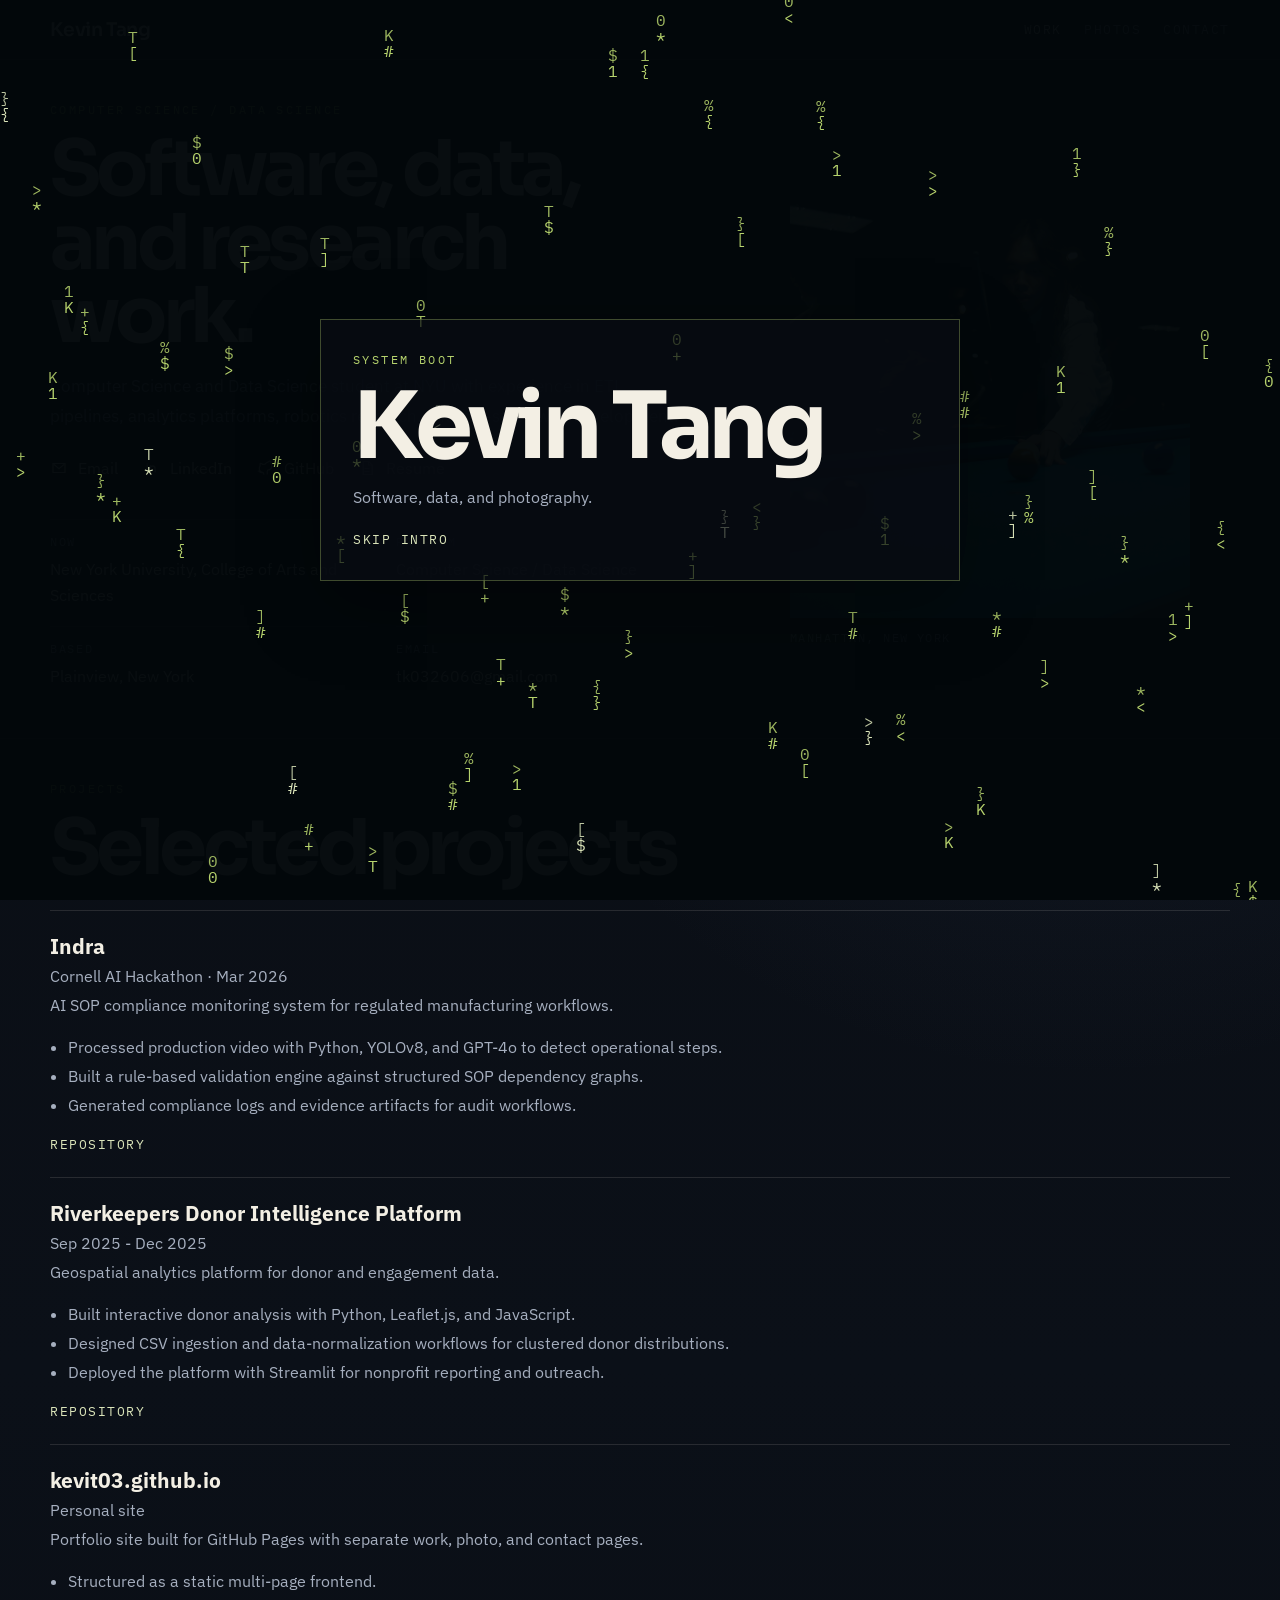
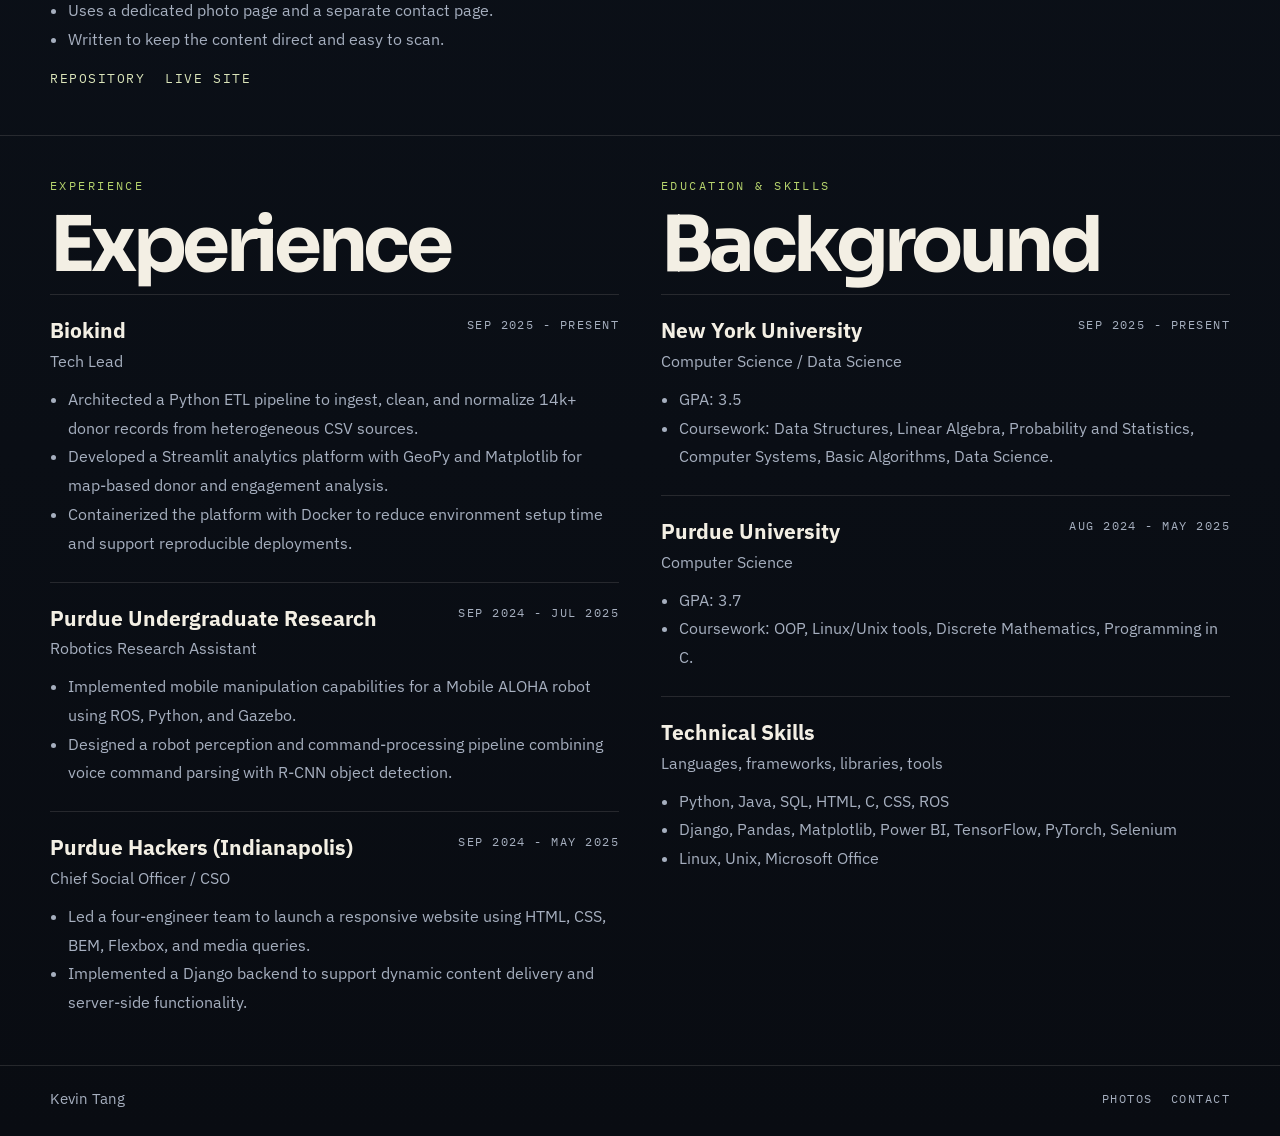
==== commit 1fad5848: "simplification of website" ====
--- a/index.html
+++ b/index.html
@@ -126,7 +126,68 @@
         <h2>Selected projects</h2>
       </div>
 
-      <div class="project-list" id="projectList" aria-live="polite"></div>
+      <div class="project-list">
+        <article class="project-row">
+          <div class="project-row__meta">
+            <div>
+              <h3>Indra</h3>
+              <p>Cornell AI Hackathon · Mar 2026</p>
+            </div>
+          </div>
+          <p class="project-row__summary">
+            AI SOP compliance monitoring system for regulated manufacturing workflows.
+          </p>
+          <ul class="project-row__points">
+            <li>Processed production video with Python, YOLOv8, and GPT-4o to detect operational steps.</li>
+            <li>Built a rule-based validation engine against structured SOP dependency graphs.</li>
+            <li>Generated compliance logs and evidence artifacts for audit workflows.</li>
+          </ul>
+          <div class="project-row__links">
+            <a href="https://github.com/aliabbaskhalfan/Indra-MVP" target="_blank" rel="noreferrer">Repository</a>
+          </div>
+        </article>
+
+        <article class="project-row">
+          <div class="project-row__meta">
+            <div>
+              <h3>Riverkeepers Donor Intelligence Platform</h3>
+              <p>Sep 2025 - Dec 2025</p>
+            </div>
+          </div>
+          <p class="project-row__summary">
+            Geospatial analytics platform for donor and engagement data.
+          </p>
+          <ul class="project-row__points">
+            <li>Built interactive donor analysis with Python, Leaflet.js, and JavaScript.</li>
+            <li>Designed CSV ingestion and data-normalization workflows for clustered donor distributions.</li>
+            <li>Deployed the platform with Streamlit for nonprofit reporting and outreach.</li>
+          </ul>
+          <div class="project-row__links">
+            <a href="https://github.com/aarithundi9/NYCF_BioKind" target="_blank" rel="noreferrer">Repository</a>
+          </div>
+        </article>
+
+        <article class="project-row">
+          <div class="project-row__meta">
+            <div>
+              <h3>kevit03.github.io</h3>
+              <p>Personal site</p>
+            </div>
+          </div>
+          <p class="project-row__summary">
+            Portfolio site built for GitHub Pages with separate work, photo, and contact pages.
+          </p>
+          <ul class="project-row__points">
+            <li>Structured as a static multi-page frontend.</li>
+            <li>Uses a dedicated photo page and a separate contact page.</li>
+            <li>Written to keep the content direct and easy to scan.</li>
+          </ul>
+          <div class="project-row__links">
+            <a href="https://github.com/kevit03/kevit03.github.io" target="_blank" rel="noreferrer">Repository</a>
+            <a href="https://kevit03.github.io" target="_blank" rel="noreferrer">Live site</a>
+          </div>
+        </article>
+      </div>
     </div>
   </section>
 
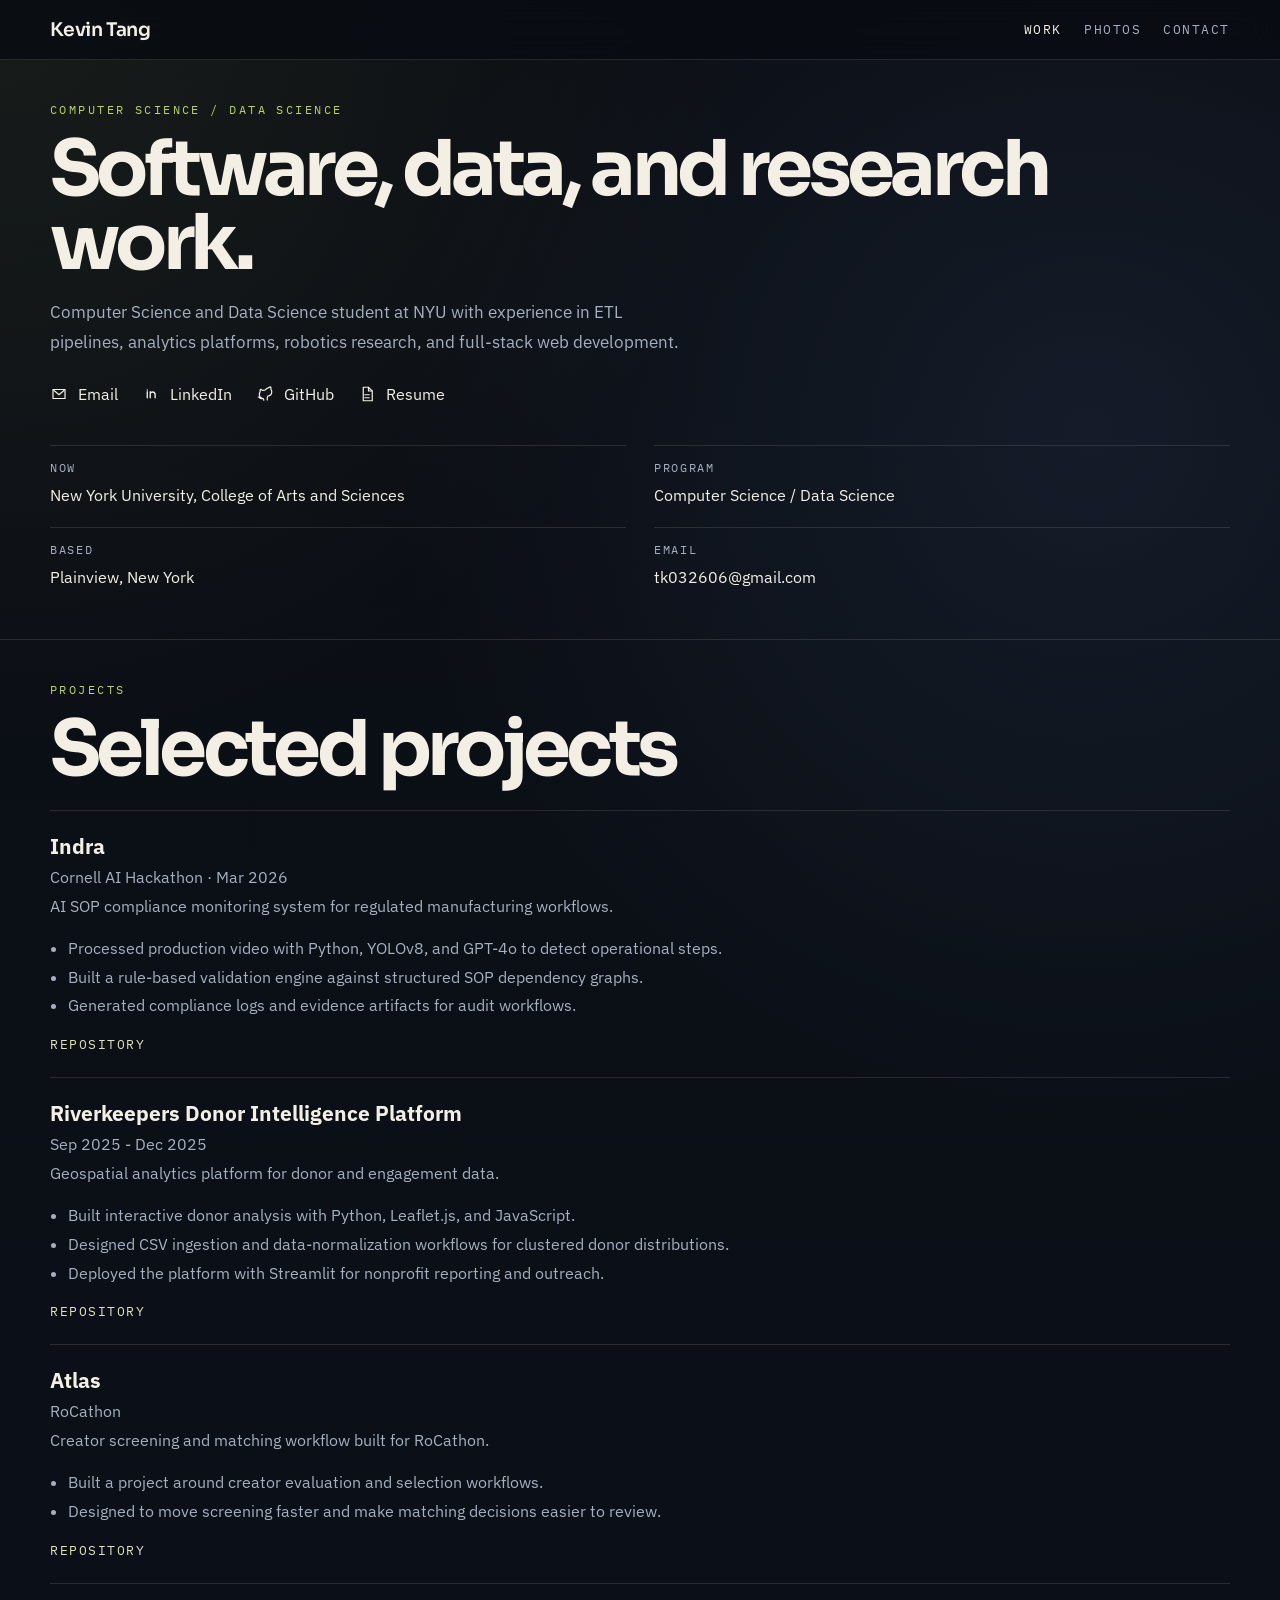
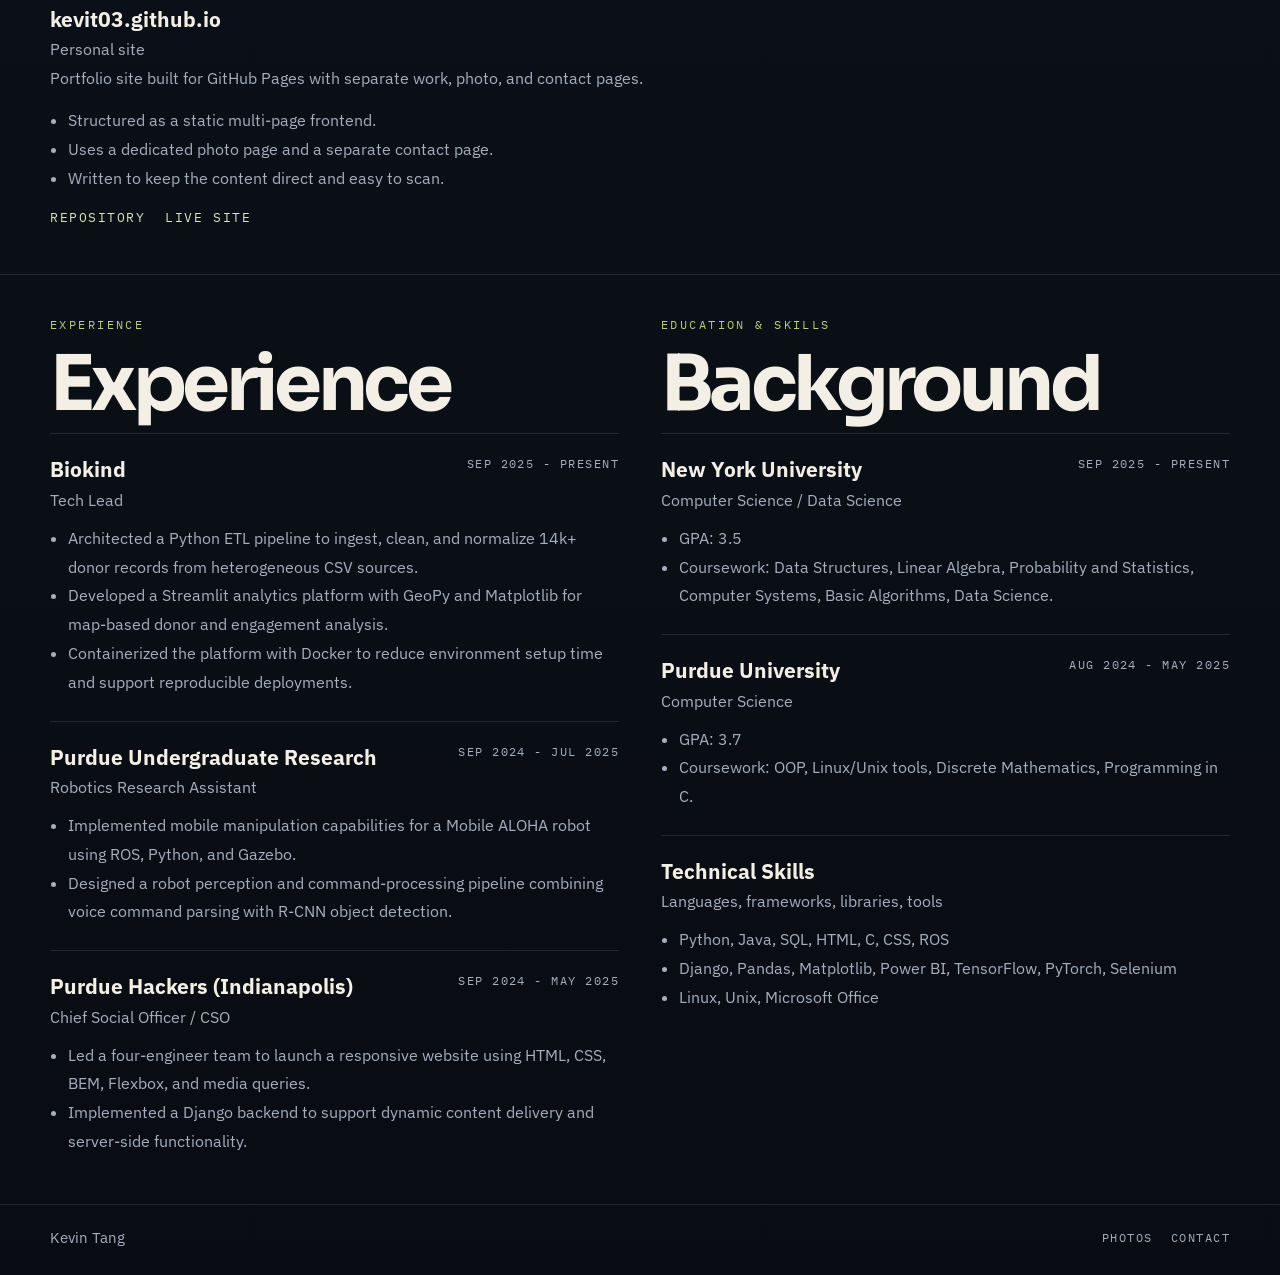
==== commit 59fb22aa: "fixed selected projects section" ====
--- a/index.html
+++ b/index.html
@@ -111,11 +111,6 @@
           </div>
         </dl>
       </div>
-
-      <figure class="hero-image">
-        <img src="./images/web/image13.jpg" alt="Pool hall portrait photographed by Kevin Tang." />
-        <figcaption>Manhattan, New York</figcaption>
-      </figure>
     </div>
   </section>
 
@@ -164,6 +159,25 @@
           </ul>
           <div class="project-row__links">
             <a href="https://github.com/aarithundi9/NYCF_BioKind" target="_blank" rel="noreferrer">Repository</a>
+          </div>
+        </article>
+
+        <article class="project-row">
+          <div class="project-row__meta">
+            <div>
+              <h3>Atlas</h3>
+              <p>RoCathon</p>
+            </div>
+          </div>
+          <p class="project-row__summary">
+            Creator screening and matching workflow built for RoCathon.
+          </p>
+          <ul class="project-row__points">
+            <li>Built a project around creator evaluation and selection workflows.</li>
+            <li>Designed to move screening faster and make matching decisions easier to review.</li>
+          </ul>
+          <div class="project-row__links">
+            <a href="https://github.com/kevit03/Atlas---RoCathon" target="_blank" rel="noreferrer">Repository</a>
           </div>
         </article>
 
--- a/styles.css
+++ b/styles.css
@@ -183,8 +183,8 @@
 
 .hero-grid {
   display: grid;
-  grid-template-columns: minmax(0, 1fr) minmax(320px, 480px);
-  gap: 36px;
+  grid-template-columns: minmax(0, 1fr);
+  gap: 0;
   align-items: start;
 }
 
@@ -263,22 +263,6 @@
   line-height: 1.6;
 }
 
-.hero-image img {
-  width: 100%;
-  aspect-ratio: 4 / 5;
-  object-fit: cover;
-  box-shadow: var(--shadow);
-}
-
-.hero-image figcaption {
-  margin-top: 12px;
-  font-family: "IBM Plex Mono", monospace;
-  font-size: 0.76rem;
-  letter-spacing: 0.12em;
-  text-transform: uppercase;
-  color: var(--muted);
-}
-
 .section {
   border-top: 1px solid var(--line);
 }
@@ -594,10 +578,6 @@
   .gallery-spotlight {
     position: static;
   }
-
-  .hero-image {
-    max-width: 620px;
-  }
 }
 
 @media (max-width: 780px) {
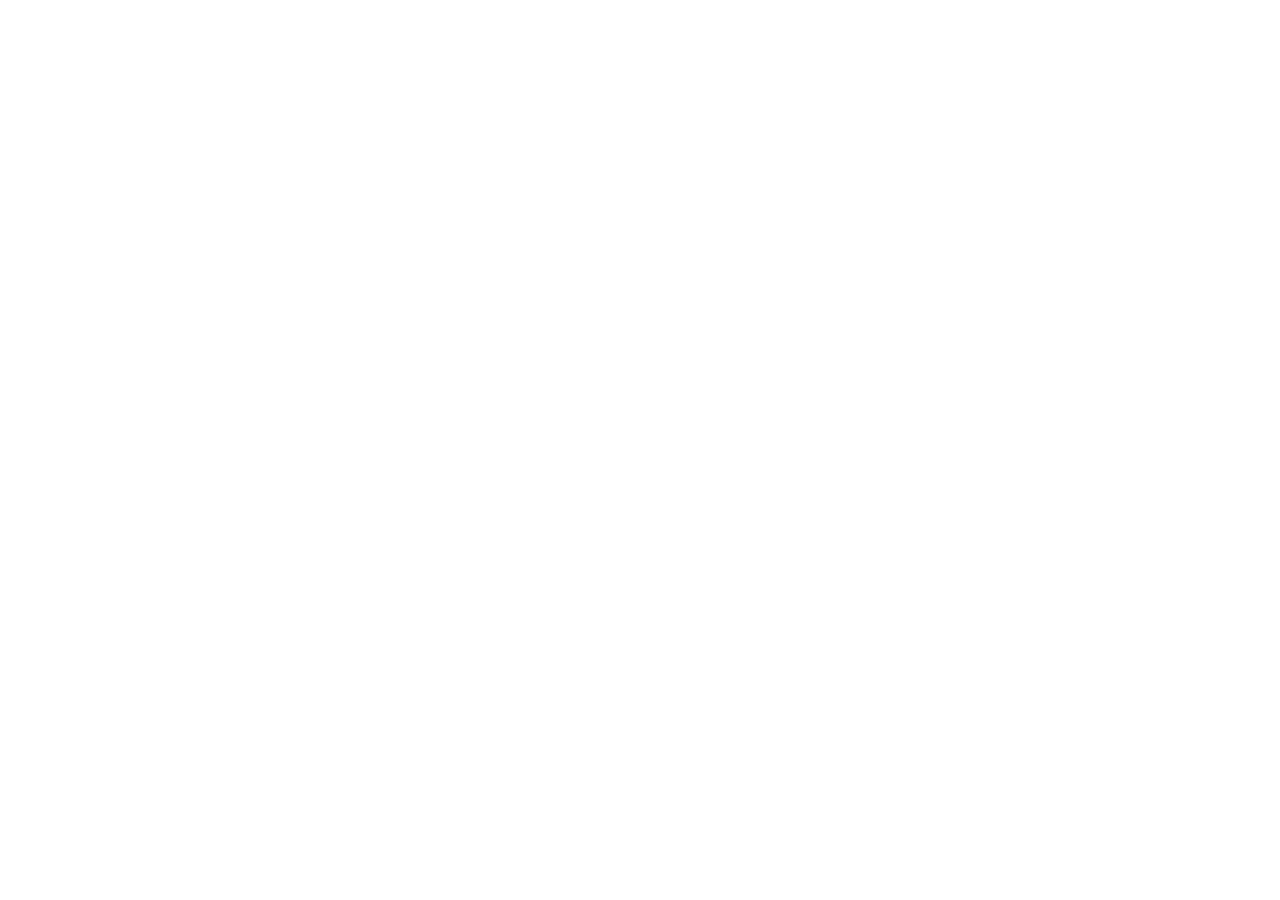
==== commit 8a01dfa6: "revamped website" ====
--- a/index.html
+++ b/index.html
@@ -1,328 +1,55 @@
 <!doctype html>
 <html lang="en">
 <head>
-<meta charset="UTF-8" />
-<meta name="viewport" content="width=device-width, initial-scale=1" />
-<meta
-  name="description"
-  content="Kevin Tang is an NYU computer science and data science student with experience in ETL pipelines, analytics platforms, robotics research, and web development."
-/>
-<title>Kevin Tang</title>
+  <meta charset="UTF-8" />
+  <meta name="viewport" content="width=device-width, initial-scale=1.0" />
+  <meta
+    name="description"
+    content="Playful single-page portfolio for a software and engineering professional."
+  />
+  <meta name="theme-color" content="#fff7ed" />
+  <title>Kevin Tang</title>
 
-<link rel="preconnect" href="https://fonts.googleapis.com" />
-<link rel="preconnect" href="https://fonts.gstatic.com" crossorigin />
-<link
-  href="https://fonts.googleapis.com/css2?family=IBM+Plex+Mono:wght@400;500&family=IBM+Plex+Sans:wght@400;500;600;700&family=Sora:wght@400;600;700&display=swap"
-  rel="stylesheet"
-/>
+  <link rel="preconnect" href="https://fonts.googleapis.com" />
+  <link rel="preconnect" href="https://fonts.gstatic.com" crossorigin />
+  <link
+    href="https://fonts.googleapis.com/css2?family=Bricolage+Grotesque:opsz,wght@12..96,400;12..96,500;12..96,700;12..96,800&family=Space+Mono:wght@400;700&display=swap"
+    rel="stylesheet"
+  />
 
-<link rel="stylesheet" href="./styles.css" />
+  <script src="https://cdn.tailwindcss.com"></script>
+  <script>
+    tailwind.config = {
+      theme: {
+        extend: {
+          colors: {
+            paper: "#fff7ed",
+            ink: "#171717",
+            coral: "#ff7a59",
+            sun: "#ffd166",
+            mint: "#68d391",
+            sky: "#70a5ff",
+            lilac: "#b69cff"
+          },
+          fontFamily: {
+            display: ["Bricolage Grotesque", "sans-serif"],
+            mono: ["Space Mono", "monospace"]
+          },
+          boxShadow: {
+            floaty: "0 20px 55px rgba(23, 23, 23, 0.14)"
+          }
+        }
+      }
+    };
+  </script>
 </head>
 
-<body class="page page-home" data-page="work">
-<div class="intro-screen" id="introScreen" aria-hidden="true">
-  <canvas class="intro-screen__canvas" id="introCanvas"></canvas>
-  <div class="intro-screen__copy">
-    <p class="eyebrow">System Boot</p>
-    <h1>Kevin Tang</h1>
-    <p>Software, data, and photography.</p>
-    <button class="intro-screen__skip" id="skipIntro" type="button">Skip intro</button>
-  </div>
-</div>
+<body class="bg-paper text-ink antialiased">
+  <div id="root"></div>
 
-<header class="site-header">
-  <div class="shell header-bar">
-    <a class="brand" href="./index.html">Kevin Tang</a>
-
-    <nav class="site-nav" aria-label="Primary">
-      <a class="site-nav__link" href="./index.html" data-nav="work">Work</a>
-      <a class="site-nav__link" href="./photos.html" data-nav="photos">Photos</a>
-      <a class="site-nav__link" href="./contact.html" data-nav="contact">Contact</a>
-    </nav>
-  </div>
-</header>
-
-<main>
-  <section class="hero">
-    <div class="shell hero-grid">
-      <div class="hero-copy">
-        <p class="eyebrow">Computer Science / Data Science</p>
-        <h1>Software, data, and research work.</h1>
-        <p class="hero-lede">
-          Computer Science and Data Science student at NYU with experience in ETL pipelines,
-          analytics platforms, robotics research, and full-stack web development.
-        </p>
-
-        <div class="link-cluster">
-          <a class="icon-link" href="mailto:tk032606@gmail.com">
-            <svg class="icon" viewBox="0 0 24 24" aria-hidden="true">
-              <path d="M4 6h16v12H4z" fill="none" stroke="currentColor" stroke-width="1.6" />
-              <path d="m5 7 7 6 7-6" fill="none" stroke="currentColor" stroke-width="1.6" />
-            </svg>
-            <span>Email</span>
-          </a>
-          <a
-            class="icon-link"
-            href="https://www.linkedin.com/in/kevin-tang1/"
-            target="_blank"
-            rel="noreferrer"
-          >
-            <svg class="icon" viewBox="0 0 24 24" aria-hidden="true">
-              <path d="M7 9v8M7 6.5v.1M11 17V9m0 2.3c.6-1.2 1.6-2 3.2-2 2.1 0 3.3 1.4 3.3 4V17" fill="none" stroke="currentColor" stroke-width="1.8" stroke-linecap="round" stroke-linejoin="round" />
-            </svg>
-            <span>LinkedIn</span>
-          </a>
-          <a
-            class="icon-link"
-            href="https://github.com/kevit03"
-            target="_blank"
-            rel="noreferrer"
-          >
-            <svg class="icon" viewBox="0 0 24 24" aria-hidden="true">
-              <path d="M9 18c-4 1.2-4-2-6-2m12 4v-3.1c0-.9.3-1.6.8-2.2 2.6-.3 5.2-1.3 5.2-5.8 0-1.3-.5-2.4-1.2-3.2.1-.3.5-1.5-.1-3.1 0 0-1-.3-3.3 1.2A11.7 11.7 0 0 0 12 6.8a11.7 11.7 0 0 0-3 .4C6.7 5.7 5.7 6 5.7 6c-.6 1.6-.2 2.8-.1 3.1C4.9 9.9 4.4 11 4.4 12.3c0 4.5 2.6 5.5 5.2 5.8.5.6.8 1.4.8 2.2V20" fill="none" stroke="currentColor" stroke-width="1.6" stroke-linecap="round" stroke-linejoin="round" />
-            </svg>
-            <span>GitHub</span>
-          </a>
-          <a class="icon-link" href="./assets/kevin-tang-software-resume.pdf" target="_blank" rel="noreferrer">
-            <svg class="icon" viewBox="0 0 24 24" aria-hidden="true">
-              <path d="M7 3h7l5 5v13H7z" fill="none" stroke="currentColor" stroke-width="1.6" />
-              <path d="M14 3v5h5M9 13h6M9 17h6" fill="none" stroke="currentColor" stroke-width="1.6" stroke-linecap="round" />
-            </svg>
-            <span>Resume</span>
-          </a>
-        </div>
-
-        <dl class="fact-list">
-          <div class="fact-list__item">
-            <dt>Now</dt>
-            <dd>New York University, College of Arts and Sciences</dd>
-          </div>
-          <div class="fact-list__item">
-            <dt>Program</dt>
-            <dd>Computer Science / Data Science</dd>
-          </div>
-          <div class="fact-list__item">
-            <dt>Based</dt>
-            <dd>Plainview, New York</dd>
-          </div>
-          <div class="fact-list__item">
-            <dt>Email</dt>
-            <dd>tk032606@gmail.com</dd>
-          </div>
-        </dl>
-      </div>
-    </div>
-  </section>
-
-  <section class="section">
-    <div class="shell">
-      <div class="section-heading">
-        <p class="eyebrow">Projects</p>
-        <h2>Selected projects</h2>
-      </div>
-
-      <div class="project-list">
-        <article class="project-row">
-          <div class="project-row__meta">
-            <div>
-              <h3>Indra</h3>
-              <p>Cornell AI Hackathon · Mar 2026</p>
-            </div>
-          </div>
-          <p class="project-row__summary">
-            AI SOP compliance monitoring system for regulated manufacturing workflows.
-          </p>
-          <ul class="project-row__points">
-            <li>Processed production video with Python, YOLOv8, and GPT-4o to detect operational steps.</li>
-            <li>Built a rule-based validation engine against structured SOP dependency graphs.</li>
-            <li>Generated compliance logs and evidence artifacts for audit workflows.</li>
-          </ul>
-          <div class="project-row__links">
-            <a href="https://github.com/aliabbaskhalfan/Indra-MVP" target="_blank" rel="noreferrer">Repository</a>
-          </div>
-        </article>
-
-        <article class="project-row">
-          <div class="project-row__meta">
-            <div>
-              <h3>Riverkeepers Donor Intelligence Platform</h3>
-              <p>Sep 2025 - Dec 2025</p>
-            </div>
-          </div>
-          <p class="project-row__summary">
-            Geospatial analytics platform for donor and engagement data.
-          </p>
-          <ul class="project-row__points">
-            <li>Built interactive donor analysis with Python, Leaflet.js, and JavaScript.</li>
-            <li>Designed CSV ingestion and data-normalization workflows for clustered donor distributions.</li>
-            <li>Deployed the platform with Streamlit for nonprofit reporting and outreach.</li>
-          </ul>
-          <div class="project-row__links">
-            <a href="https://github.com/aarithundi9/NYCF_BioKind" target="_blank" rel="noreferrer">Repository</a>
-          </div>
-        </article>
-
-        <article class="project-row">
-          <div class="project-row__meta">
-            <div>
-              <h3>Atlas</h3>
-              <p>RoCathon</p>
-            </div>
-          </div>
-          <p class="project-row__summary">
-            Creator screening and matching workflow built for RoCathon.
-          </p>
-          <ul class="project-row__points">
-            <li>Built a project around creator evaluation and selection workflows.</li>
-            <li>Designed to move screening faster and make matching decisions easier to review.</li>
-          </ul>
-          <div class="project-row__links">
-            <a href="https://github.com/kevit03/Atlas---RoCathon" target="_blank" rel="noreferrer">Repository</a>
-          </div>
-        </article>
-
-        <article class="project-row">
-          <div class="project-row__meta">
-            <div>
-              <h3>kevit03.github.io</h3>
-              <p>Personal site</p>
-            </div>
-          </div>
-          <p class="project-row__summary">
-            Portfolio site built for GitHub Pages with separate work, photo, and contact pages.
-          </p>
-          <ul class="project-row__points">
-            <li>Structured as a static multi-page frontend.</li>
-            <li>Uses a dedicated photo page and a separate contact page.</li>
-            <li>Written to keep the content direct and easy to scan.</li>
-          </ul>
-          <div class="project-row__links">
-            <a href="https://github.com/kevit03/kevit03.github.io" target="_blank" rel="noreferrer">Repository</a>
-            <a href="https://kevit03.github.io" target="_blank" rel="noreferrer">Live site</a>
-          </div>
-        </article>
-      </div>
-    </div>
-  </section>
-
-  <section class="section">
-    <div class="shell columns-two">
-      <section>
-        <div class="section-heading section-heading--compact">
-          <p class="eyebrow">Experience</p>
-          <h2>Experience</h2>
-        </div>
-
-        <div class="entry-list">
-          <article class="entry">
-            <div class="entry__meta">
-              <div>
-                <h3>Biokind</h3>
-                <p>Tech Lead</p>
-              </div>
-              <span>Sep 2025 - Present</span>
-            </div>
-            <ul class="entry__points">
-              <li>Architected a Python ETL pipeline to ingest, clean, and normalize 14k+ donor records from heterogeneous CSV sources.</li>
-              <li>Developed a Streamlit analytics platform with GeoPy and Matplotlib for map-based donor and engagement analysis.</li>
-              <li>Containerized the platform with Docker to reduce environment setup time and support reproducible deployments.</li>
-            </ul>
-          </article>
-
-          <article class="entry">
-            <div class="entry__meta">
-              <div>
-                <h3>Purdue Undergraduate Research</h3>
-                <p>Robotics Research Assistant</p>
-              </div>
-              <span>Sep 2024 - Jul 2025</span>
-            </div>
-            <ul class="entry__points">
-              <li>Implemented mobile manipulation capabilities for a Mobile ALOHA robot using ROS, Python, and Gazebo.</li>
-              <li>Designed a robot perception and command-processing pipeline combining voice command parsing with R-CNN object detection.</li>
-            </ul>
-          </article>
-
-          <article class="entry">
-            <div class="entry__meta">
-              <div>
-                <h3>Purdue Hackers (Indianapolis)</h3>
-                <p>Chief Social Officer / CSO</p>
-              </div>
-              <span>Sep 2024 - May 2025</span>
-            </div>
-            <ul class="entry__points">
-              <li>Led a four-engineer team to launch a responsive website using HTML, CSS, BEM, Flexbox, and media queries.</li>
-              <li>Implemented a Django backend to support dynamic content delivery and server-side functionality.</li>
-            </ul>
-          </article>
-        </div>
-      </section>
-
-      <section>
-        <div class="section-heading section-heading--compact">
-          <p class="eyebrow">Education & Skills</p>
-          <h2>Background</h2>
-        </div>
-
-        <div class="entry-list">
-          <article class="entry">
-            <div class="entry__meta">
-              <div>
-                <h3>New York University</h3>
-                <p>Computer Science / Data Science</p>
-              </div>
-              <span>Sep 2025 - Present</span>
-            </div>
-            <ul class="entry__points">
-              <li>GPA: 3.5</li>
-              <li>Coursework: Data Structures, Linear Algebra, Probability and Statistics, Computer Systems, Basic Algorithms, Data Science.</li>
-            </ul>
-          </article>
-
-          <article class="entry">
-            <div class="entry__meta">
-              <div>
-                <h3>Purdue University</h3>
-                <p>Computer Science</p>
-              </div>
-              <span>Aug 2024 - May 2025</span>
-            </div>
-            <ul class="entry__points">
-              <li>GPA: 3.7</li>
-              <li>Coursework: OOP, Linux/Unix tools, Discrete Mathematics, Programming in C.</li>
-            </ul>
-          </article>
-
-          <article class="entry">
-            <div class="entry__meta">
-              <div>
-                <h3>Technical Skills</h3>
-                <p>Languages, frameworks, libraries, tools</p>
-              </div>
-            </div>
-            <ul class="entry__points">
-              <li>Python, Java, SQL, HTML, C, CSS, ROS</li>
-              <li>Django, Pandas, Matplotlib, Power BI, TensorFlow, PyTorch, Selenium</li>
-              <li>Linux, Unix, Microsoft Office</li>
-            </ul>
-          </article>
-        </div>
-      </section>
-    </div>
-  </section>
-</main>
-
-<footer class="site-footer">
-  <div class="shell site-footer__inner">
-    <p>Kevin Tang</p>
-    <div class="site-footer__links">
-      <a href="./photos.html">Photos</a>
-      <a href="./contact.html">Contact</a>
-    </div>
-  </div>
-</footer>
-
-<script src="./app.js" defer></script>
+  <script crossorigin src="https://unpkg.com/react@18/umd/react.production.min.js"></script>
+  <script crossorigin src="https://unpkg.com/react-dom@18/umd/react-dom.production.min.js"></script>
+  <script src="https://unpkg.com/@babel/standalone/babel.min.js"></script>
+  <script type="text/babel" src="./app.jsx"></script>
 </body>
 </html>
